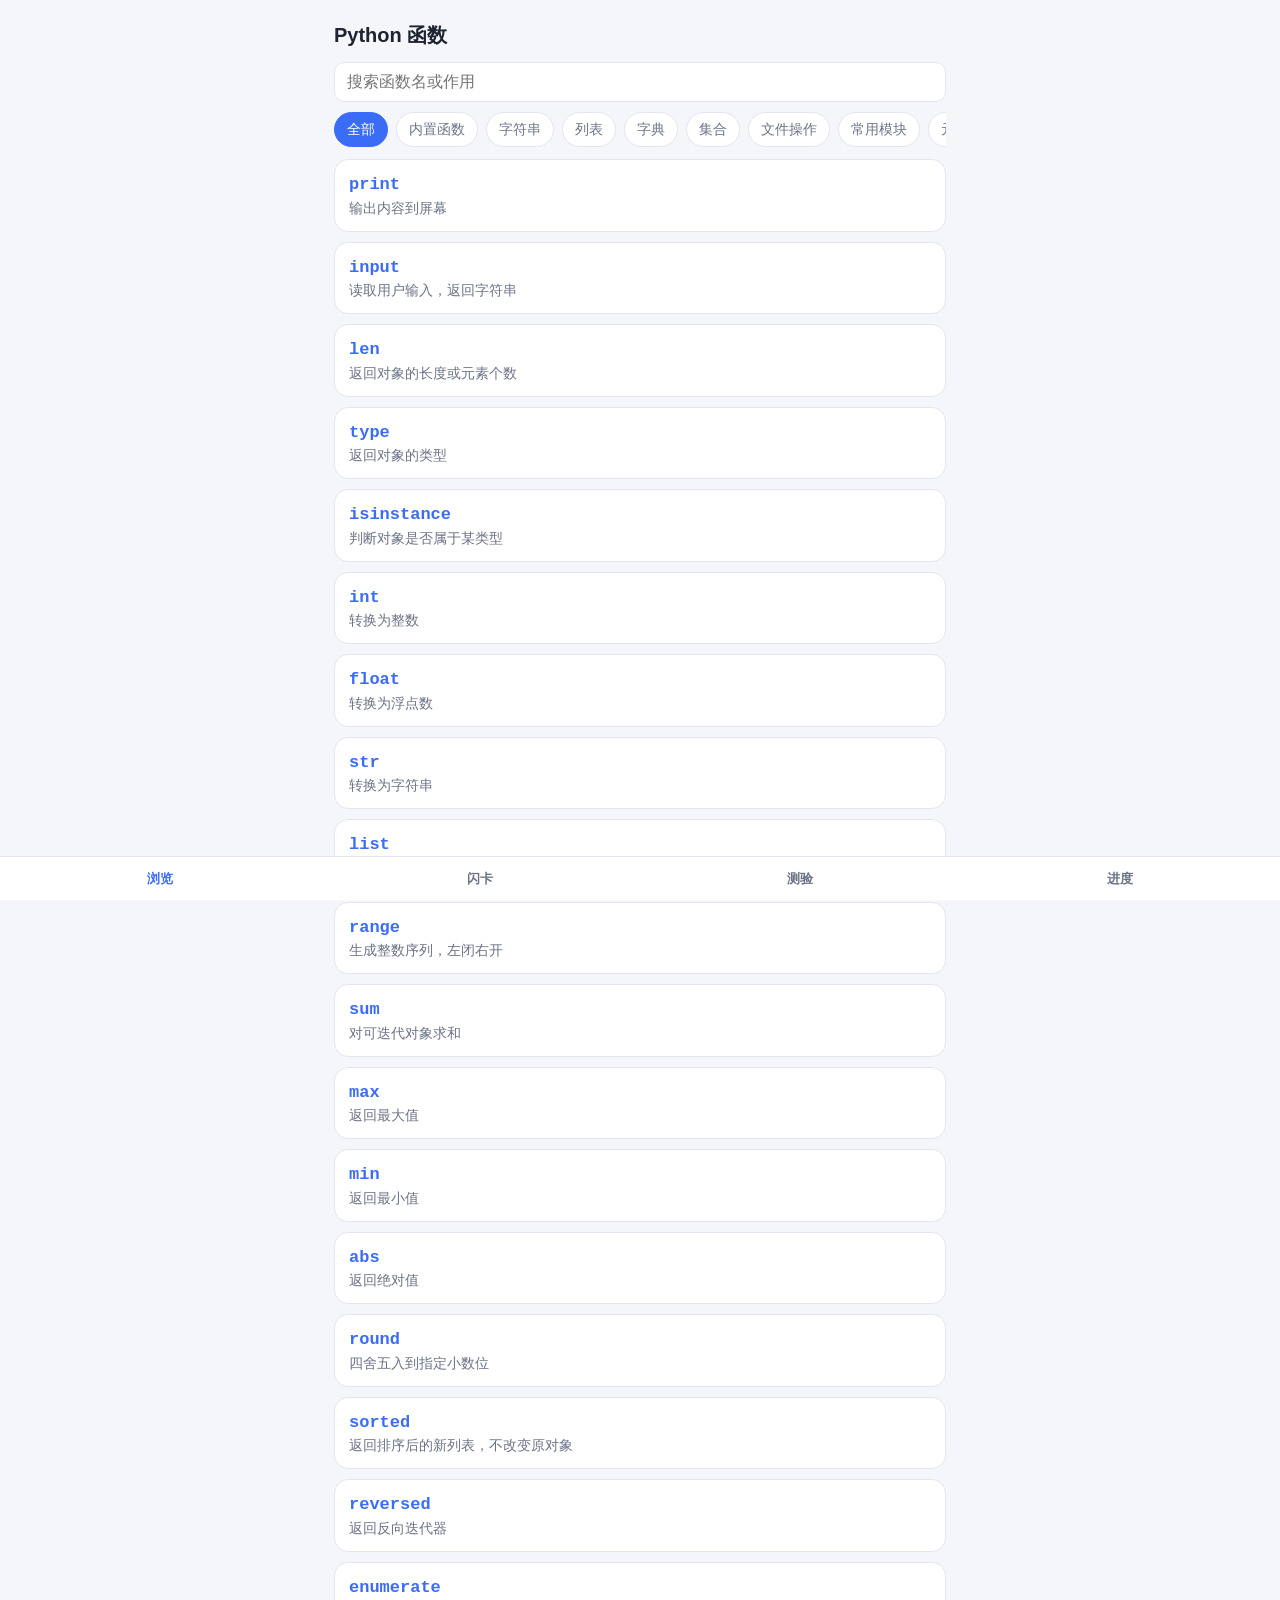
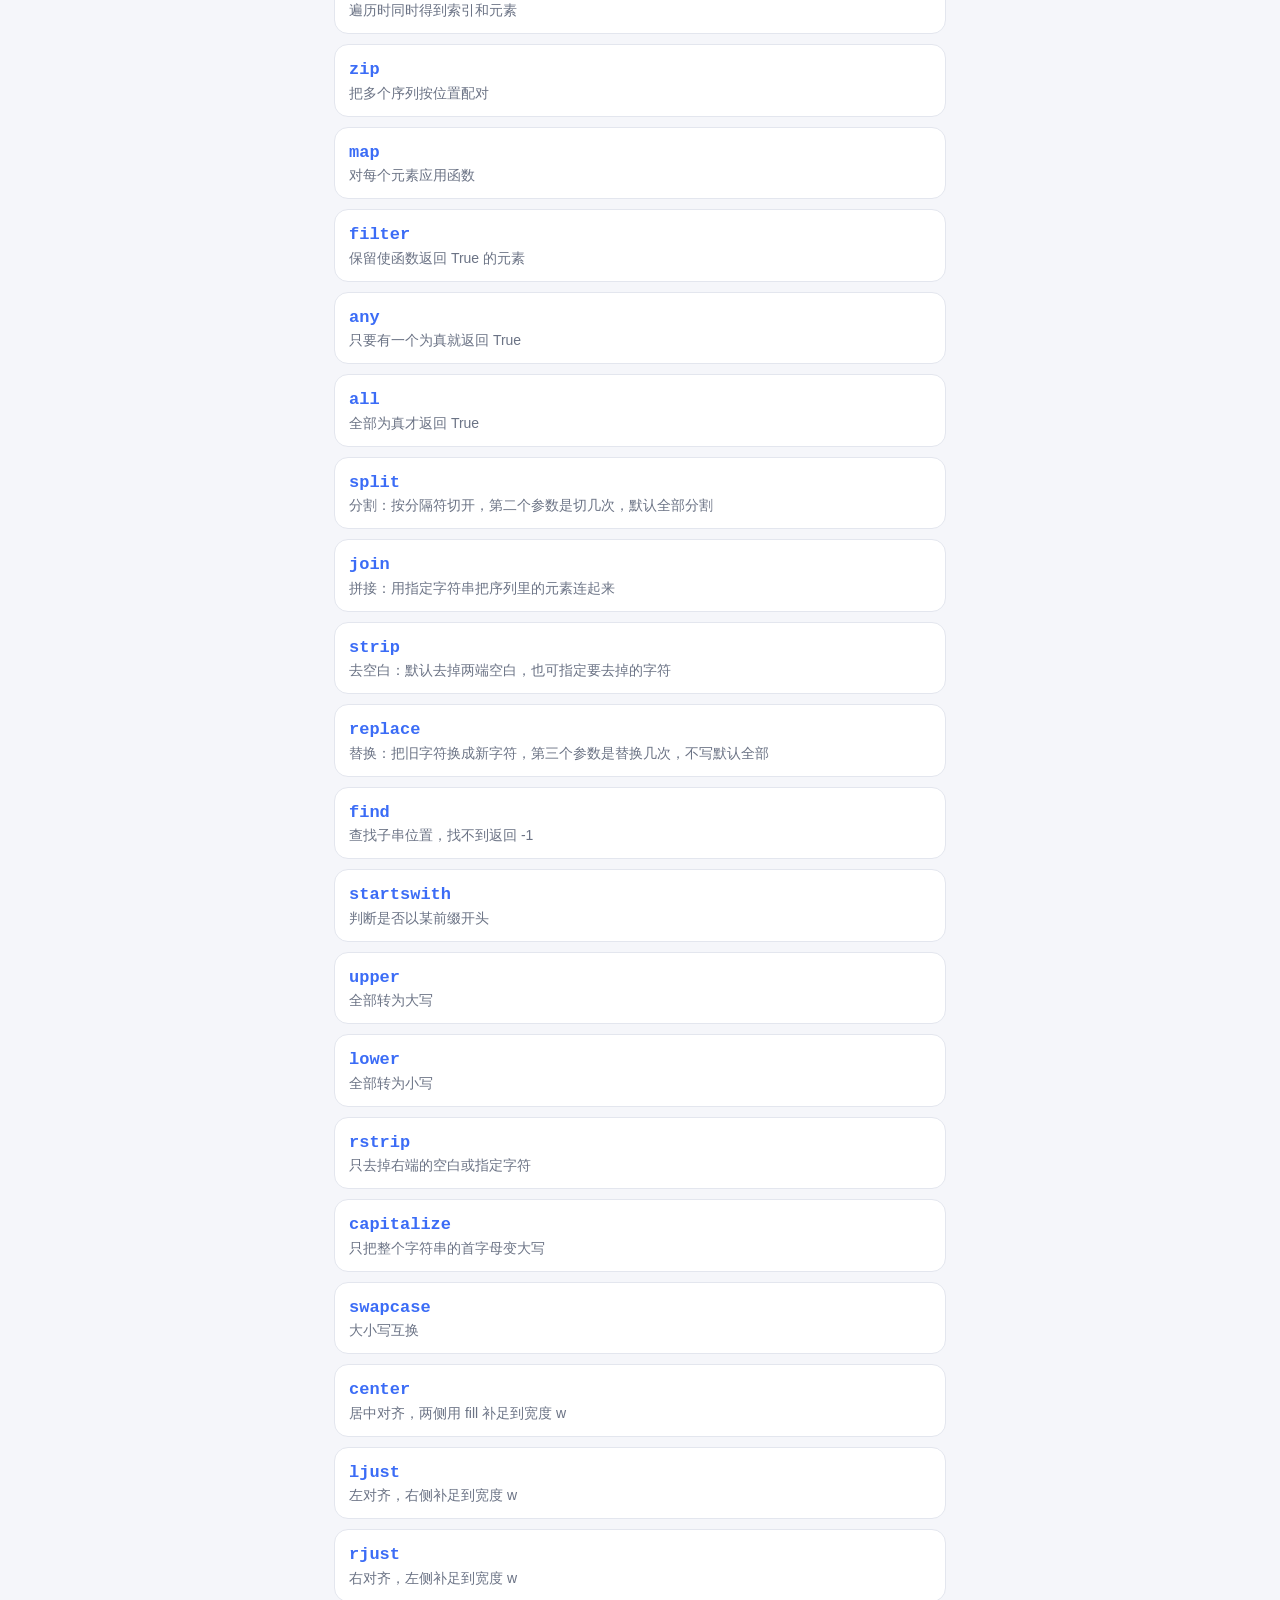
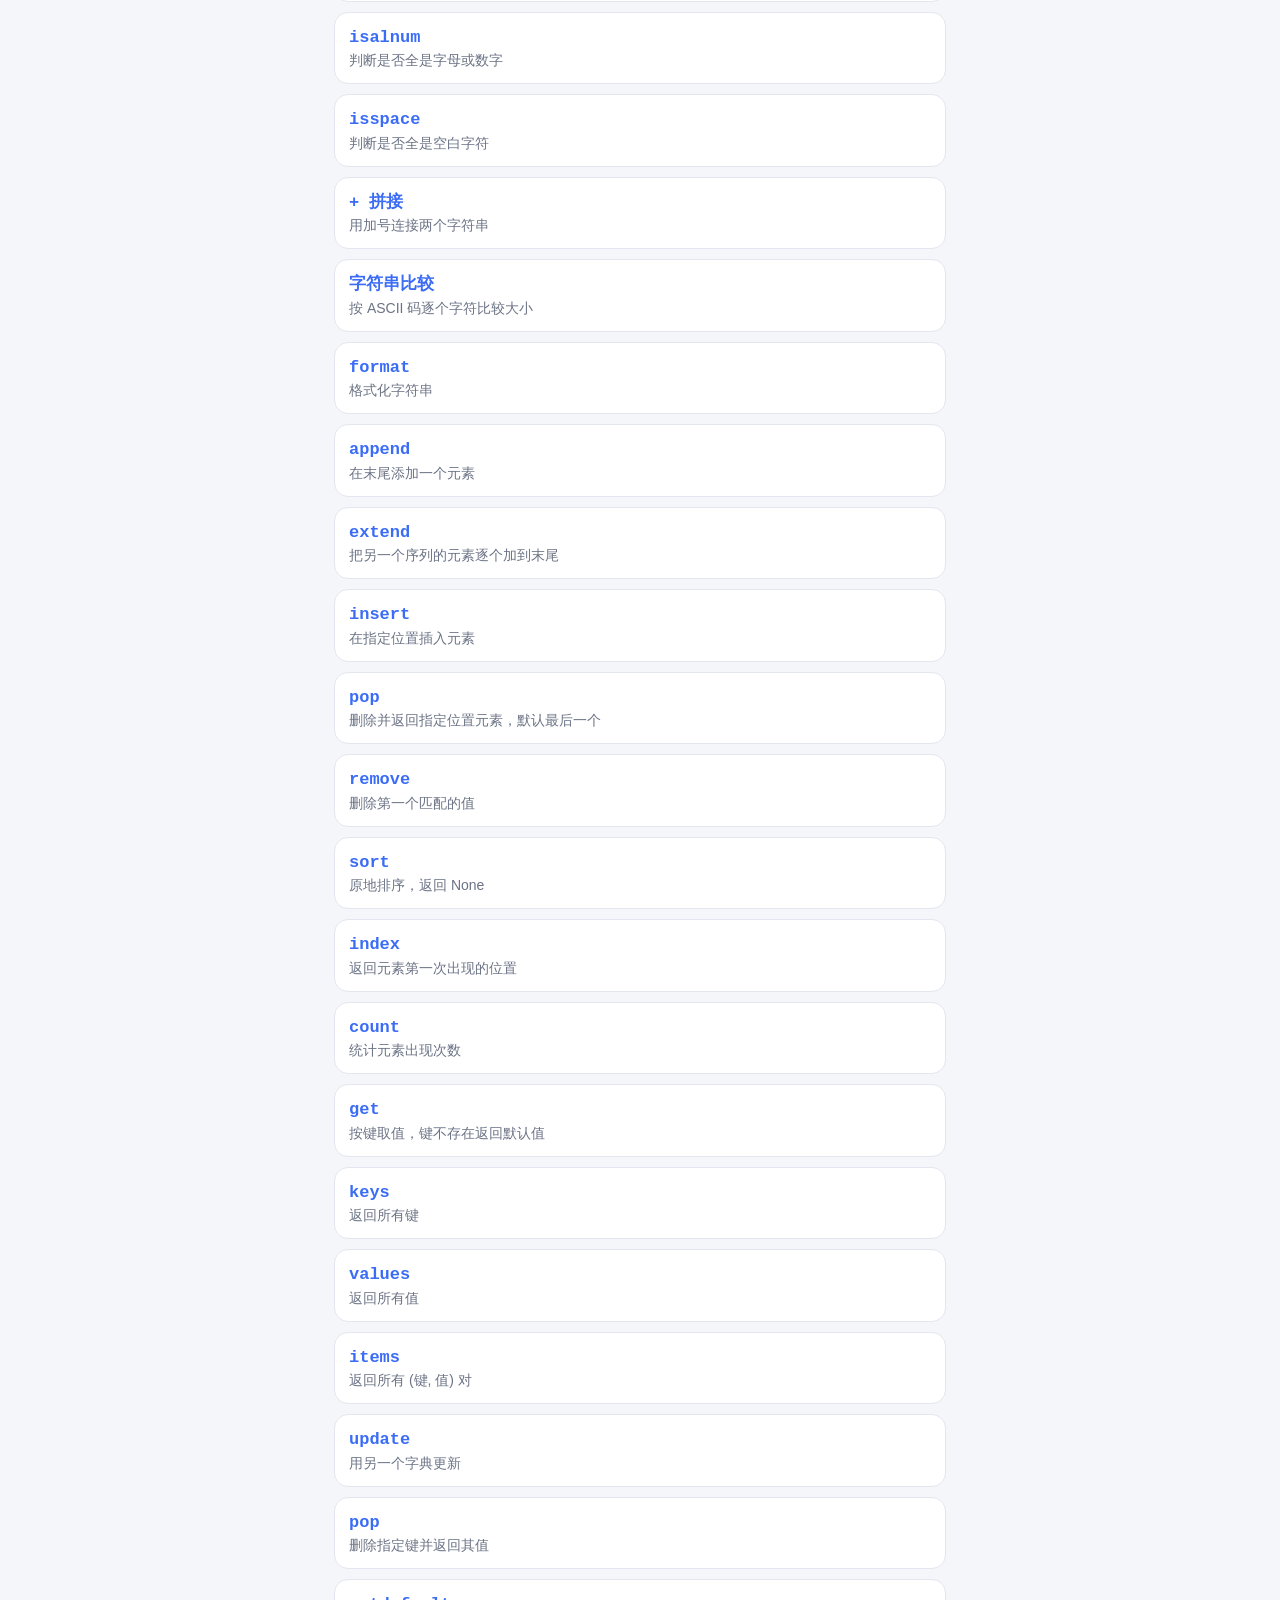
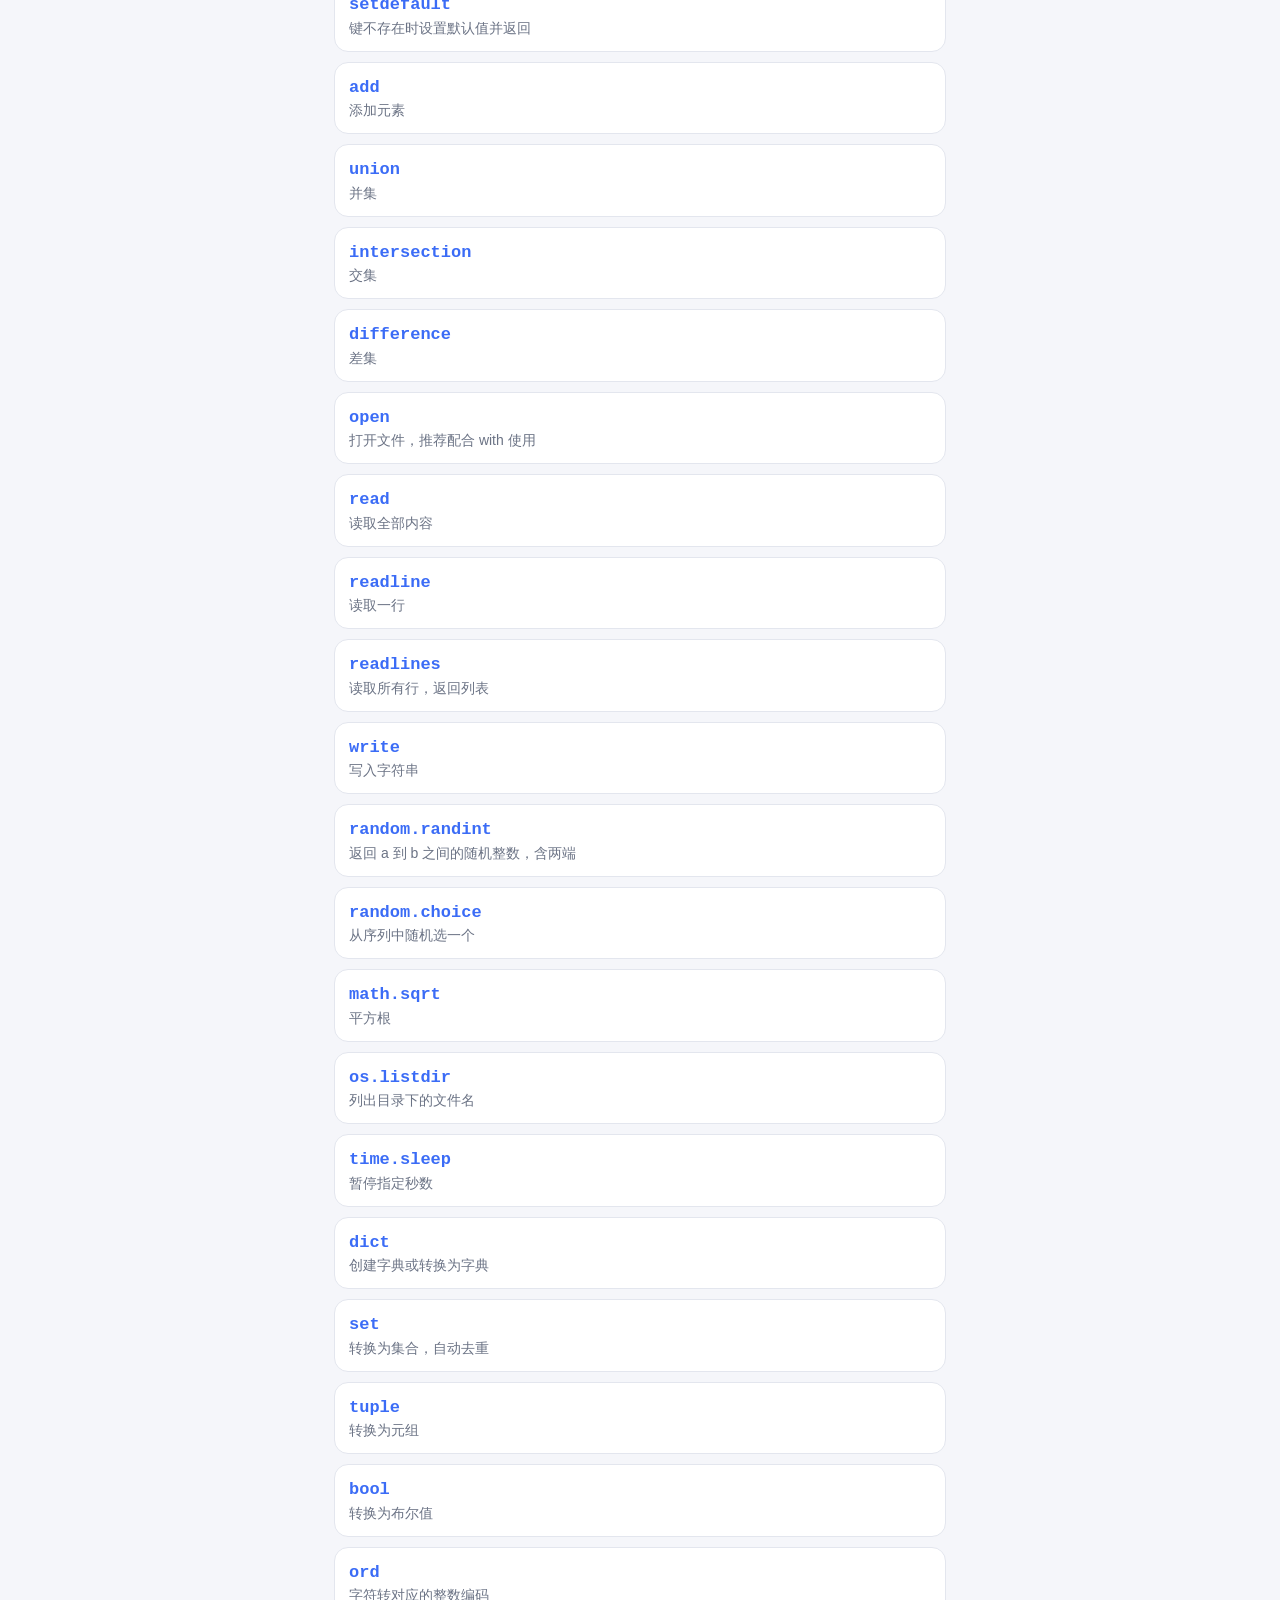
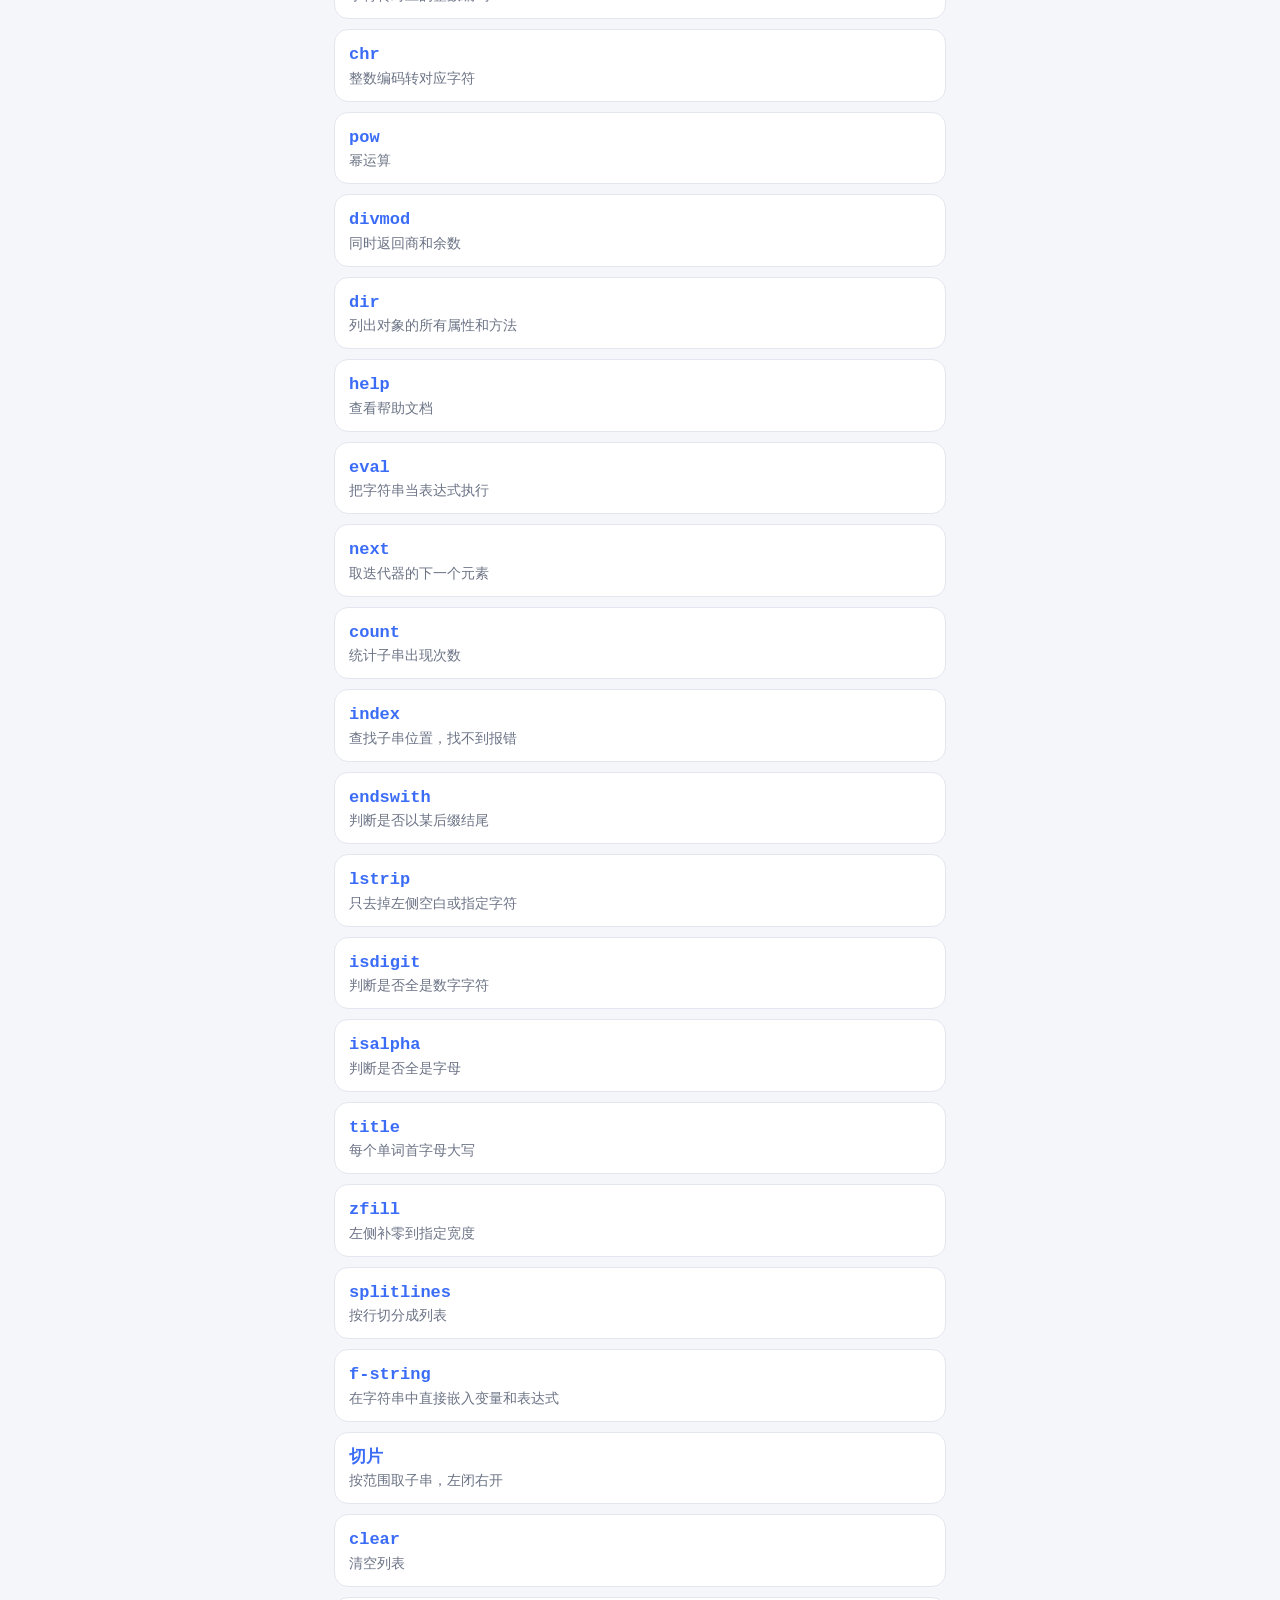
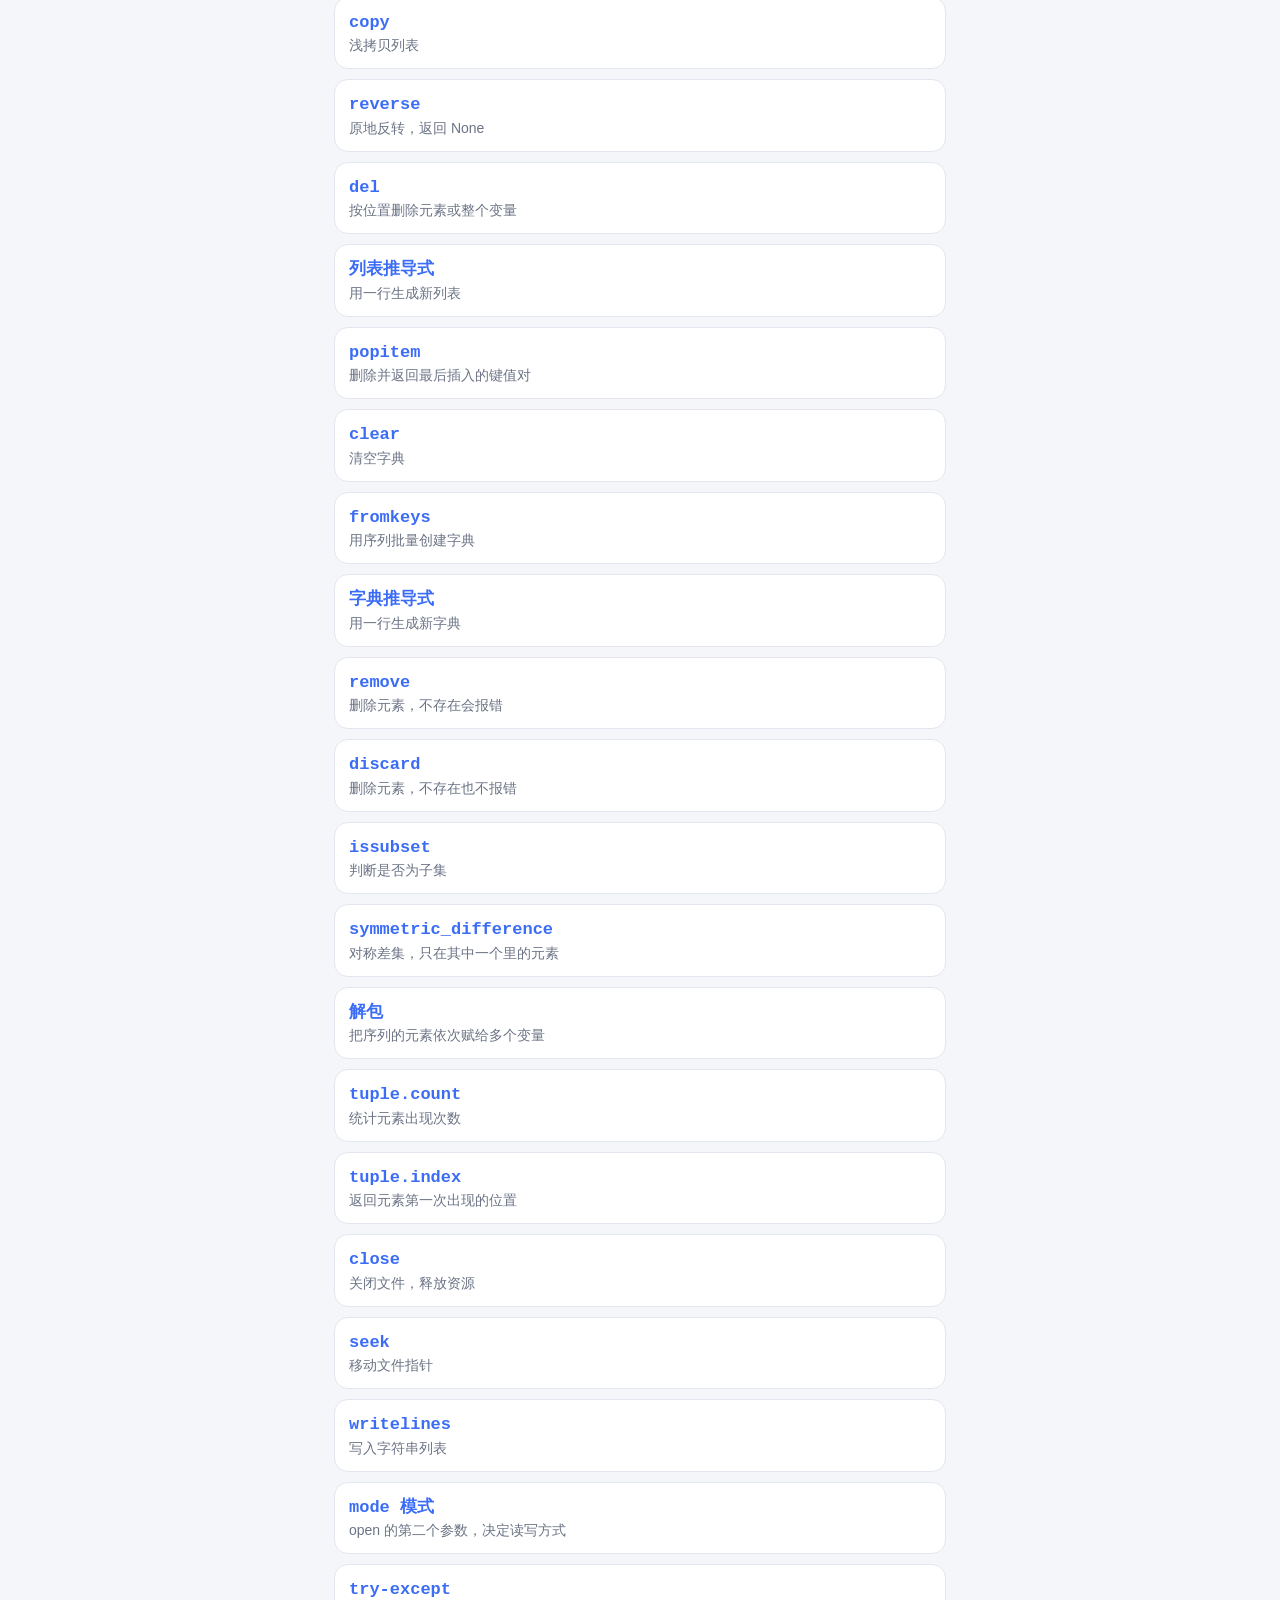
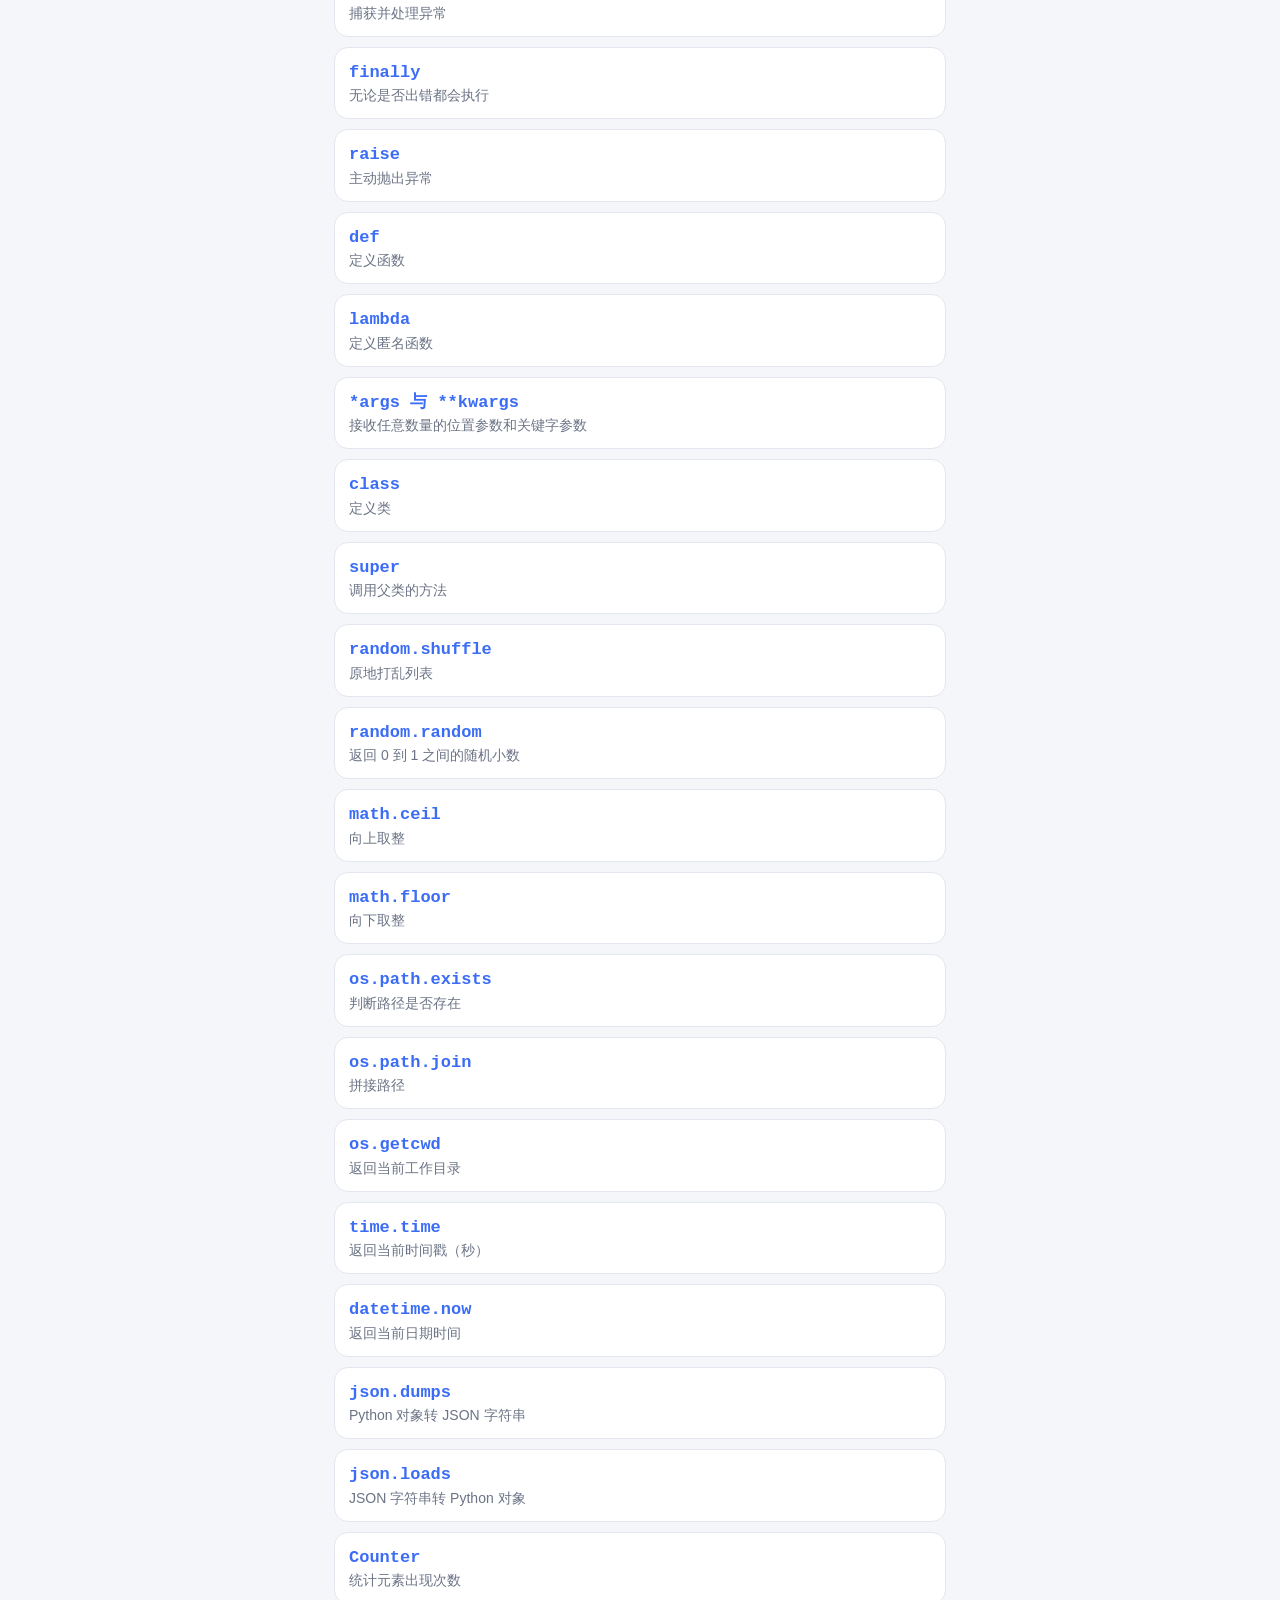
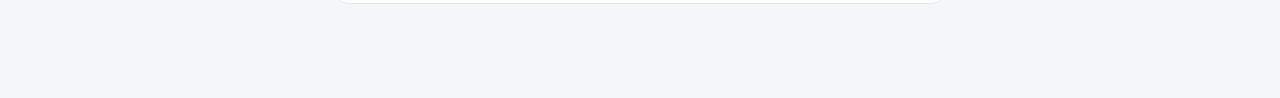
==== index.html @ 56e26ea7 "Rename Python 函数背诵.html to index.html" ====
<!DOCTYPE html>
<html lang="zh-CN">
<head>
<meta charset="utf-8">
<meta name="viewport" content="width=device-width, initial-scale=1, viewport-fit=cover">
<meta name="apple-mobile-web-app-capable" content="yes">
<meta name="apple-mobile-web-app-title" content="Py背诵">
<title>Python 函数背诵</title>
<style>
:root{--bg:#f5f6fa;--card:#fff;--tx:#1d2330;--sub:#6b7385;--ac:#3b6cf6;--acbg:#e8eefe;--ok:#1f9d55;--bad:#d9453d;--bd:#e3e6ee;--code:#f0f2f7;box-sizing:border-box;padding-top:env(safe-area-inset-top,0px);}
@media(prefers-color-scheme:dark){:root:not([data-theme="light"]){--bg:#12141a;--card:#1c1f28;--tx:#e8eaf0;--sub:#9aa1b3;--ac:#7c9cff;--acbg:#262d45;--ok:#4cc27e;--bad:#ff6b63;--bd:#2c303c;--code:#12141a;color-scheme:dark}}
*{box-sizing:border-box;-webkit-tap-highlight-color:transparent}
html,body{margin:0;background:var(--bg);color:var(--tx);font:16px/1.5 -apple-system,"PingFang SC","Helvetica Neue",sans-serif}
#app{max-width:640px;margin:0 auto;padding:14px 14px calc(84px + env(safe-area-inset-bottom,0px))}
h1{font-size:20px;margin:6px 0 12px}
.card{background:var(--card);border:1px solid var(--bd);border-radius:14px;padding:12px 14px;margin-bottom:10px}
.name{font-family:ui-monospace,Menlo,monospace;font-weight:700;color:var(--ac);font-size:17px}
.sub{color:var(--sub);font-size:14px}
pre{background:var(--code);border-radius:8px;padding:8px 10px;margin:8px 0 0;overflow-x:auto;font:13px/1.5 ui-monospace,Menlo,monospace;white-space:pre-wrap;word-break:break-all}
input[type=search],select{width:100%;padding:10px 12px;border-radius:10px;border:1px solid var(--bd);background:var(--card);color:var(--tx);font-size:16px;margin-bottom:10px}
.chips{display:flex;gap:8px;overflow-x:auto;padding-bottom:8px;margin-bottom:4px}
.chip{flex:none;padding:6px 12px;border-radius:99px;background:var(--card);border:1px solid var(--bd);color:var(--sub);font-size:14px}
.chip.on{background:var(--ac);color:#fff;border-color:var(--ac)}
button{font:inherit;border:0;border-radius:10px;padding:10px 14px;background:var(--acbg);color:var(--ac);font-weight:600}
button.p{background:var(--ac);color:#fff}
button.ok{background:var(--ok);color:#fff}
button.bad{background:var(--bad);color:#fff}
.row{display:flex;gap:10px;margin-top:10px}.row>*{flex:1}
.mini{padding:5px 10px;font-size:13px;flex:none}
.tag{font-size:12px;padding:1px 8px;border-radius:99px;background:var(--acbg);color:var(--ac);margin-left:6px}
.flash{min-height:230px;display:flex;flex-direction:column;justify-content:center;align-items:center;text-align:center;padding:20px}
.flash .name{font-size:28px}
.opt{display:block;width:100%;text-align:left;margin-top:8px;background:var(--card);border:1px solid var(--bd);color:var(--tx);font-family:ui-monospace,Menlo,monospace}
.opt.right{background:var(--ok);color:#fff;border-color:var(--ok)}.opt.wrong{background:var(--bad);color:#fff;border-color:var(--bad)}
nav{position:fixed;left:0;right:0;bottom:0;display:flex;background:var(--card);border-top:1px solid var(--bd);padding-bottom:env(safe-area-inset-bottom,0px)}
nav button{flex:1;border-radius:0;background:none;color:var(--sub);padding:12px 0;font-size:13px}
nav button.on{color:var(--ac)}
.big{font-size:32px;font-weight:700;color:var(--ac)}
.bar{height:8px;background:var(--code);border-radius:9px;overflow:hidden;margin:4px 0 10px}.bar i{display:block;height:100%;background:var(--ok)}
</style>
</head>
<body>
<div id="app"></div>
<nav id="nav"></nav>
<script>
var RAW=[
"内置函数|print|输出内容到屏幕|print(*values, sep=' ', end='\\n')|print('a', 'b', sep='-')  # a-b",
"内置函数|input|读取用户输入，返回字符串|input(prompt)|name = input('名字：')",
"内置函数|len|返回对象的长度或元素个数|len(obj)|len([1, 2, 3])  # 3",
"内置函数|type|返回对象的类型|type(obj)|type(3.5)  # float",
"内置函数|isinstance|判断对象是否属于某类型|isinstance(obj, type)|isinstance(5, int)  # True",
"内置函数|int|转换为整数|int(x, base=10)|int('42')  # 42",
"内置函数|float|转换为浮点数|float(x)|float('3.14')  # 3.14",
"内置函数|str|转换为字符串|str(obj)|str(100)  # '100'",
"内置函数|list|转换为列表|list(iterable)|list('abc')  # ['a','b','c']",
"内置函数|range|生成整数序列，左闭右开|range(start, stop, step)|list(range(0, 10, 3))  # [0,3,6,9]",
"内置函数|sum|对可迭代对象求和|sum(iterable, start=0)|sum([1, 2, 3])  # 6",
"内置函数|max|返回最大值|max(iterable, key=None)|max([3, 9, 2])  # 9",
"内置函数|min|返回最小值|min(iterable, key=None)|min([3, 9, 2])  # 2",
"内置函数|abs|返回绝对值|abs(x)|abs(-7)  # 7",
"内置函数|round|四舍五入到指定小数位|round(x, ndigits=0)|round(3.14159, 2)  # 3.14",
"内置函数|sorted|返回排序后的新列表，不改变原对象|sorted(iterable, key=None, reverse=False)|sorted([3,1,2], reverse=True)  # [3,2,1]",
"内置函数|reversed|返回反向迭代器|reversed(seq)|list(reversed([1,2,3]))  # [3,2,1]",
"内置函数|enumerate|遍历时同时得到索引和元素|enumerate(iterable, start=0)|for i, v in enumerate(['a','b']): ...  # 0 a, 1 b",
"内置函数|zip|把多个序列按位置配对|zip(*iterables)|list(zip([1,2], ['a','b']))  # [(1,'a'),(2,'b')]",
"内置函数|map|对每个元素应用函数|map(func, iterable)|list(map(int, ['1','2']))  # [1,2]",
"内置函数|filter|保留使函数返回 True 的元素|filter(func, iterable)|list(filter(lambda x: x>1, [1,2,3]))  # [2,3]",
"内置函数|any|只要有一个为真就返回 True|any(iterable)|any([0, 0, 1])  # True",
"内置函数|all|全部为真才返回 True|all(iterable)|all([1, 1, 0])  # False",
"字符串|split|分割：按分隔符切开，第二个参数是切几次，默认全部分割|str.split(sep, maxsplit)|'a,b,c'.split(',')  # ['a','b','c']|结果是列表，不是字符串，不能直接当字符串用",
"字符串|join|拼接：用指定字符串把序列里的元素连起来|sep.join(iterable)|'-'.join(['a','b'])  # 'a-b'|元素必须都是字符串，是 split 的反操作",
"字符串|strip|去空白：默认去掉两端空白，也可指定要去掉的字符|str.strip(chars)|'  hi  '.strip()  # 'hi'|lstrip 去左端，rstrip 去右端；只处理两端，中间的不动",
"字符串|replace|替换：把旧字符换成新字符，第三个参数是替换几次，不写默认全部|str.replace(old, new, count)|'aab'.replace('a','x')  # 'xxb'|不会修改原字符串，而是返回新字符串，要用变量接收",
"字符串|find|查找子串位置，找不到返回 -1|str.find(sub, start, end)|'hello'.find('l')  # 2",
"字符串|startswith|判断是否以某前缀开头|str.startswith(prefix)|'hello'.startswith('he')  # True",
"字符串|upper|全部转为大写|str.upper()|'abc'.upper()  # 'ABC'|比较时不分大小写，可以先都转成 upper 或 lower",
"字符串|lower|全部转为小写|str.lower()|'ABC'.lower()  # 'abc'|",
"字符串|rstrip|只去掉右端的空白或指定字符|str.rstrip(chars)|'hi  '.rstrip()  # 'hi'|lstrip 去左端，strip 去两端",
"字符串|capitalize|只把整个字符串的首字母变大写|str.capitalize()|'hello world'.capitalize()  # 'Hello world'|和 title 的区别：title 是每个单词首字母都大写",
"字符串|swapcase|大小写互换|str.swapcase()|'aBc'.swapcase()  # 'AbC'|",
"字符串|center|居中对齐，两侧用 fill 补足到宽度 w|str.center(w, fill)|'hi'.center(6, '*')  # '**hi**'|fill 不写默认用空格",
"字符串|ljust|左对齐，右侧补足到宽度 w|str.ljust(w, fill)|'hi'.ljust(5, '-')  # 'hi---'|",
"字符串|rjust|右对齐，左侧补足到宽度 w|str.rjust(w, fill)|'hi'.rjust(5, '-')  # '---hi'|",
"字符串|isalnum|判断是否全是字母或数字|str.isalnum()|'abc123'.isalnum()  # True|有空格或符号就是 False",
"字符串|isspace|判断是否全是空白字符|str.isspace()|'   '.isspace()  # True|空字符串返回 False",
"字符串|+ 拼接|用加号连接两个字符串|a + b|'ab' + 'cd'  # 'abcd'|只能连接字符串，数字要先用 str() 转换",
"字符串|字符串比较|按 ASCII 码逐个字符比较大小|a < b  或  a == b|'a' < 'b'  # True|数字 < 大写字母 < 小写字母，可用 ord() 查看编码",
"字符串|format|格式化字符串|str.format(*args, **kwargs)|'{}今年{}岁'.format('小明', 18)",
"列表|append|在末尾添加一个元素|list.append(x)|a=[1]; a.append(2)  # [1,2]",
"列表|extend|把另一个序列的元素逐个加到末尾|list.extend(iterable)|a=[1]; a.extend([2,3])  # [1,2,3]",
"列表|insert|在指定位置插入元素|list.insert(index, x)|a=[1,3]; a.insert(1,2)  # [1,2,3]",
"列表|pop|删除并返回指定位置元素，默认最后一个|list.pop(index=-1)|a=[1,2,3]; a.pop()  # 返回 3",
"列表|remove|删除第一个匹配的值|list.remove(x)|a=[1,2,2]; a.remove(2)  # [1,2]",
"列表|sort|原地排序，返回 None|list.sort(key=None, reverse=False)|a=[3,1,2]; a.sort()  # [1,2,3]",
"列表|index|返回元素第一次出现的位置|list.index(x)|[5,6,7].index(6)  # 1",
"列表|count|统计元素出现次数|list.count(x)|[1,2,2].count(2)  # 2",
"字典|get|按键取值，键不存在返回默认值|dict.get(key, default=None)|{'a':1}.get('b', 0)  # 0",
"字典|keys|返回所有键|dict.keys()|list({'a':1}.keys())  # ['a']",
"字典|values|返回所有值|dict.values()|list({'a':1}.values())  # [1]",
"字典|items|返回所有 (键, 值) 对|dict.items()|for k, v in d.items(): ...",
"字典|update|用另一个字典更新|dict.update(other)|d={'a':1}; d.update({'b':2})",
"字典|pop|删除指定键并返回其值|dict.pop(key, default)|{'a':1}.pop('a')  # 1",
"字典|setdefault|键不存在时设置默认值并返回|dict.setdefault(key, default)|d.setdefault('n', []).append(1)",
"集合|add|添加元素|set.add(x)|s={1}; s.add(2)  # {1,2}",
"集合|union|并集|a.union(b)|{1,2}.union({2,3})  # {1,2,3}|也可以用竖线运算符连接两个集合",
"集合|intersection|交集|a.intersection(b) 或 a & b|{1,2}.intersection({2,3})  # {2}",
"集合|difference|差集|a.difference(b) 或 a - b|{1,2}.difference({2,3})  # {1}",
"文件操作|open|打开文件，推荐配合 with 使用|open(file, mode='r', encoding=None)|with open('a.txt', encoding='utf-8') as f: ...",
"文件操作|read|读取全部内容|f.read(size=-1)|text = f.read()",
"文件操作|readline|读取一行|f.readline()|line = f.readline()",
"文件操作|readlines|读取所有行，返回列表|f.readlines()|lines = f.readlines()",
"文件操作|write|写入字符串|f.write(s)|f.write('hello\\n')",
"常用模块|random.randint|返回 a 到 b 之间的随机整数，含两端|random.randint(a, b)|random.randint(1, 6)",
"常用模块|random.choice|从序列中随机选一个|random.choice(seq)|random.choice(['a','b','c'])",
"常用模块|math.sqrt|平方根|math.sqrt(x)|math.sqrt(16)  # 4.0",
"常用模块|os.listdir|列出目录下的文件名|os.listdir(path='.')|os.listdir('.')",
"常用模块|time.sleep|暂停指定秒数|time.sleep(seconds)|time.sleep(1.5)",
"内置函数|dict|创建字典或转换为字典|dict(iterable) / dict(a=1)|dict(zip(['a','b'], [1,2]))  # {'a':1,'b':2}|zip 配合 dict 可以把两个列表合成字典",
"内置函数|set|转换为集合，自动去重|set(iterable)|set([1,1,2])  # {1,2}|空集合必须写 set()，{} 表示空字典",
"内置函数|tuple|转换为元组|tuple(iterable)|tuple([1,2])  # (1,2)|元组创建后不能修改",
"内置函数|bool|转换为布尔值|bool(x)|bool([])  # False|0、空字符串、空列表、None 都是 False",
"内置函数|ord|字符转对应的整数编码|ord(c)|ord('A')  # 65|和 chr 互为反函数",
"内置函数|chr|整数编码转对应字符|chr(i)|chr(65)  # 'A'|和 ord 互为反函数",
"内置函数|pow|幂运算|pow(x, y, mod=None)|pow(2, 10)  # 1024|等价于 2 ** 10",
"内置函数|divmod|同时返回商和余数|divmod(a, b)|divmod(7, 2)  # (3, 1)|常用于时间换算",
"内置函数|dir|列出对象的所有属性和方法|dir(obj)|dir(str)|忘记方法名时很好用",
"内置函数|help|查看帮助文档|help(obj)|help(str.split)|退出帮助界面按 q",
"内置函数|eval|把字符串当表达式执行|eval(expr)|eval('1+2')  # 3|不要对不可信输入使用，有安全风险",
"内置函数|next|取迭代器的下一个元素|next(it, default)|next(iter([1,2]))  # 1|迭代器取完会报 StopIteration，传 default 可避免",
"字符串|count|统计子串出现次数|str.count(sub)|'banana'.count('a')  # 3|",
"字符串|index|查找子串位置，找不到报错|str.index(sub)|'abc'.index('c')  # 2|find 找不到返回 -1，index 抛 ValueError",
"字符串|endswith|判断是否以某后缀结尾|str.endswith(suffix)|'a.py'.endswith('.py')  # True|可传元组同时判断多个后缀",
"字符串|lstrip|只去掉左侧空白或指定字符|str.lstrip(chars=None)|'  hi'.lstrip()  # 'hi'|右侧对应 rstrip",
"字符串|isdigit|判断是否全是数字字符|str.isdigit()|'123'.isdigit()  # True|'-1' 和 '1.5' 返回 False",
"字符串|isalpha|判断是否全是字母|str.isalpha()|'abc'.isalpha()  # True|汉字也返回 True",
"字符串|title|每个单词首字母大写|str.title()|'hello world'.title()  # 'Hello World'|",
"字符串|zfill|左侧补零到指定宽度|str.zfill(width)|'7'.zfill(3)  # '007'|",
"字符串|splitlines|按行切分成列表|str.splitlines()|'a\\nb'.splitlines()  # ['a','b']|比 split('\\n') 更稳妥",
"字符串|f-string|在字符串中直接嵌入变量和表达式|f'文本{变量:格式}'|name='小明'; f'{name}得了{95.5:.1f}分'|3.6 以上版本最推荐的格式化方式",
"字符串|切片|按范围取子串，左闭右开|seq[start:stop:step]|'abcde'[1:4]  # 'bcd'|[::-1] 可反转，列表和元组也适用",
"列表|clear|清空列表|list.clear()|a=[1,2]; a.clear()  # []|",
"列表|copy|浅拷贝列表|list.copy()|b = a.copy()|b = a 只是同一对象的别名，改 b 会影响 a",
"列表|reverse|原地反转，返回 None|list.reverse()|a=[1,2,3]; a.reverse()  # [3,2,1]|reversed() 则返回新的迭代器",
"列表|del|按位置删除元素或整个变量|del a[i]|a=[1,2,3]; del a[0]  # [2,3]|是语句，不是函数，不加括号",
"列表|列表推导式|用一行生成新列表|[表达式 for x in 序列 if 条件]|[x*x for x in range(5) if x%2==0]  # [0,4,16]|比 for + append 更简洁",
"字典|popitem|删除并返回最后插入的键值对|dict.popitem()|{'a':1,'b':2}.popitem()  # ('b', 2)|3.7 起按插入顺序，字典为空会报错",
"字典|clear|清空字典|dict.clear()|d.clear()  # {}|",
"字典|fromkeys|用序列批量创建字典|dict.fromkeys(keys, value=None)|dict.fromkeys(['a','b'], 0)  # {'a':0,'b':0}|值如果是列表，所有键会共用同一个列表",
"字典|字典推导式|用一行生成新字典|{k: v for k, v in 序列}|{x: x*x for x in range(3)}  # {0:0,1:1,2:4}|",
"集合|remove|删除元素，不存在会报错|set.remove(x)|s={1,2}; s.remove(1)  # {2}|不想报错用 discard",
"集合|discard|删除元素，不存在也不报错|set.discard(x)|s={1,2}; s.discard(9)  # 无变化|",
"集合|issubset|判断是否为子集|a.issubset(b)|{1}.issubset({1,2})  # True|",
"集合|symmetric_difference|对称差集，只在其中一个里的元素|a.symmetric_difference(b)|{1,2}.symmetric_difference({2,3})  # {1,3}|运算符形式是 ^",
"元组|解包|把序列的元素依次赋给多个变量|a, b = (1, 2)|a, b = b, a  # 交换两个变量|变量个数要和元素个数一致，*rest 可接收多余的",
"元组|tuple.count|统计元素出现次数|tuple.count(x)|(1,2,2).count(2)  # 2|元组只有 count 和 index 两个方法",
"元组|tuple.index|返回元素第一次出现的位置|tuple.index(x)|(5,6,7).index(6)  # 1|",
"文件操作|close|关闭文件，释放资源|f.close()|f = open('a.txt'); f.close()|用 with 语句会自动关闭，更安全",
"文件操作|seek|移动文件指针|f.seek(offset, whence=0)|f.seek(0)  # 回到开头|读完一遍想重新读，需要先 seek(0)",
"文件操作|writelines|写入字符串列表|f.writelines(lines)|f.writelines(['a\\n','b\\n'])|不会自动加换行符，需自己带上",
"文件操作|mode 模式|open 的第二个参数，决定读写方式|r 读 / w 写 / a 追加 / b 二进制|open('a.txt', 'a', encoding='utf-8')|w 会清空原内容，要保留内容用 a",
"异常处理|try-except|捕获并处理异常|try:\n    ...\nexcept 异常类型 as e:\n    ...|try:\n    int('a')\nexcept ValueError as e:\n    print(e)|尽量写具体的异常类型，少用裸 except",
"异常处理|finally|无论是否出错都会执行|try: ... finally: ...|try:\n    f = open('a.txt')\nfinally:\n    print('结束')|常用于释放资源",
"异常处理|raise|主动抛出异常|raise 异常类型('信息')|raise ValueError('年龄不能为负')|",
"函数与类|def|定义函数|def 函数名(参数):\n    return 返回值|def add(a, b=0):\n    return a + b|没有 return 时默认返回 None",
"函数与类|lambda|定义匿名函数|lambda 参数: 表达式|(lambda x: x*2)(3)  # 6|常配合 sorted、map、filter 的 key 使用",
"函数与类|*args 与 **kwargs|接收任意数量的位置参数和关键字参数|def f(*args, **kwargs)|f(1, 2, a=3)  # args=(1,2) kwargs={'a':3}|args 是元组，kwargs 是字典",
"函数与类|class|定义类|class 类名:\n    def __init__(self, ...):|class Dog:\n    def __init__(self, name):\n        self.name = name|类名习惯用大驼峰，方法第一个参数是 self",
"函数与类|super|调用父类的方法|super().方法名(...)|super().__init__(name)|子类重写 __init__ 时别忘了调用父类的",
"常用模块|random.shuffle|原地打乱列表|random.shuffle(lst)|random.shuffle(a)|返回 None，直接改动原列表",
"常用模块|random.random|返回 0 到 1 之间的随机小数|random.random()|random.random()  # 如 0.37|",
"常用模块|math.ceil|向上取整|math.ceil(x)|math.ceil(3.2)  # 4|向下取整是 math.floor",
"常用模块|math.floor|向下取整|math.floor(x)|math.floor(3.8)  # 3|",
"常用模块|os.path.exists|判断路径是否存在|os.path.exists(path)|os.path.exists('a.txt')  # True 或 False|",
"常用模块|os.path.join|拼接路径|os.path.join(a, b, ...)|os.path.join('dir', 'a.txt')|比手写斜杠更能跨系统",
"常用模块|os.getcwd|返回当前工作目录|os.getcwd()|os.getcwd()|",
"常用模块|time.time|返回当前时间戳（秒）|time.time()|start = time.time()|相减可统计程序耗时",
"常用模块|datetime.now|返回当前日期时间|datetime.datetime.now()|datetime.datetime.now().strftime('%Y-%m-%d')|strftime 用来把时间格式化为字符串",
"常用模块|json.dumps|Python 对象转 JSON 字符串|json.dumps(obj, ensure_ascii=False)|json.dumps({'a': 1})  # '{\"a\": 1}'|含中文时要加 ensure_ascii=False",
"常用模块|json.loads|JSON 字符串转 Python 对象|json.loads(s)|json.loads('{\"a\": 1}')  # {'a': 1}|读写文件用 json.load / json.dump",
"常用模块|Counter|统计元素出现次数|collections.Counter(iterable)|Counter('aab')  # {'a':2,'b':1}|most_common(n) 可取出现最多的 n 个"
];
var D=RAW.map(function(r,i){var p=r.split("|");return{id:p[0]+p[1],cat:p[0],name:p[1],desc:p[2],syn:p[3],ex:p[4],note:p[5]||""}});
var CATS=["全部"].concat(D.map(function(d){return d.cat}).filter(function(c,i,a){return a.indexOf(c)===i}));
var DAYS=[0,1,2,4,7,15,30],DAY=86400000;
function note(d){return d.note?'<div class="sub" style="margin-top:8px">💡 '+esc(d.note)+'</div>':""}
var S={};try{S=JSON.parse(localStorage.getItem("pyc")||"{}")}catch(e){}
function save(){try{localStorage.setItem("pyc",JSON.stringify(S))}catch(e){}}
function st(id){return S[id]||(S[id]={box:-1,due:0,fav:false,hard:false})}
function esc(s){return String(s).replace(/&/g,"&amp;").replace(/</g,"&lt;").replace(/>/g,"&gt;")}
function mark(id,known){var s=st(id);if(known){s.box=Math.min(s.box+1,6);s.hard=s.box<2&&s.hard;s.due=Date.now()+DAYS[s.box]*DAY}else{s.box=0;s.hard=true;s.due=Date.now()}save()}
function isDue(id){var s=S[id];return !s||s.box<0||s.due<=Date.now()}
var tab="browse",cat="全部",q="",open={},deck=[],di=0,flip=false,mode="due",qz=null;
var TABS=[["browse","浏览"],["flash","闪卡"],["quiz","测验"],["stat","进度"]];
function nav(){document.getElementById("nav").innerHTML=TABS.map(function(t){return'<button class="'+(tab==t[0]?"on":"")+'" data-t="'+t[0]+'">'+t[1]+'</button>'}).join("")}
document.getElementById("nav").onclick=function(e){var t=e.target.dataset.t;if(t){tab=t;if(t=="flash")buildDeck();if(t=="quiz")qz=null;render()}};
function shuffle(a){a=a.slice();for(var i=a.length-1;i>0;i--){var j=Math.floor(Math.random()*(i+1));var t=a[i];a[i]=a[j];a[j]=t}return a}
function buildDeck(){var l=D.filter(function(d){var s=S[d.id]||{};return mode=="all"||(mode=="due"&&isDue(d.id))||(mode=="hard"&&s.hard)||(mode=="fav"&&s.fav)});deck=shuffle(l);di=0;flip=false}
function render(){nav();var a=document.getElementById("app");a.innerHTML=({browse:vBrowse,flash:vFlash,quiz:vQuiz,stat:vStat})[tab]();window.scrollTo(0,0);bind()}
function vBrowse(){
 var l=D.filter(function(d){return(cat=="全部"||d.cat==cat)&&(!q||(d.name+d.desc).toLowerCase().indexOf(q.toLowerCase())>=0)});
 return'<h1>Python 函数</h1><input type="search" id="q" placeholder="搜索函数名或作用" value="'+esc(q)+'"><div class="chips">'+CATS.map(function(c){return'<span class="chip '+(c==cat?"on":"")+'" data-c="'+c+'">'+c+'</span>'}).join("")+'</div><div id="list">'+
 (l.length?l.map(function(d){var s=S[d.id]||{};return'<div class="card"><div data-o="'+d.id+'"><span class="name">'+esc(d.name)+'</span>'+(s.fav?" ⭐":"")+(s.hard?'<span class="tag">不熟</span>':"")+'<div class="sub">'+esc(d.desc)+'</div></div>'+(open[d.id]?'<pre>'+esc(d.syn)+'</pre><pre>'+esc(d.ex)+'</pre>'+note(d)+'<div class="row"><button class="mini" data-f="'+d.id+'">'+(s.fav?"取消收藏":"⭐ 收藏")+'</button><button class="mini" data-h="'+d.id+'">'+(s.hard?"标记已熟":"标记不熟")+'</button></div>':"")+'</div>'}).join(""):'<p class="sub">没有找到匹配的函数</p>')+'</div>';
}
function vFlash(){
 var sel='<select id="mode">'+[["due","今日待复习"],["hard","不熟的"],["fav","收藏的"],["all","全部"]].map(function(m){return'<option value="'+m[0]+'"'+(m[0]==mode?" selected":"")+'>'+m[1]+'</option>'}).join("")+'</select>';
 if(!deck.length)return'<h1>闪卡</h1>'+sel+'<div class="card sub">这个范围里没有卡片了 🎉 换个范围试试。</div>';
 if(di>=deck.length)return'<h1>闪卡</h1>'+sel+'<div class="card flash"><div class="big">完成 ✅</div><p class="sub">本轮 '+deck.length+' 张已全部过完</p><button class="p" id="again">再来一轮</button></div>';
 var d=deck[di];
 return'<h1>闪卡 '+(di+1)+'/'+deck.length+'</h1>'+sel+'<div class="card flash" id="fc">'+(flip?'<div class="name">'+esc(d.name)+'</div><div style="margin:8px 0">'+esc(d.desc)+'</div><pre style="text-align:left;width:100%">'+esc(d.syn)+'</pre><pre style="text-align:left;width:100%">'+esc(d.ex)+'</pre>'+note(d):'<div class="sub">这个函数的作用是？</div><div class="name" style="margin-top:8px">'+esc(d.name)+'</div><div class="sub" style="margin-top:16px">点击翻面（先回忆再看）</div>')+'</div>'+(flip?'<div class="row"><button class="bad" id="no">不熟</button><button class="ok" id="yes">记住了</button></div>':'');
}
function newQuiz(){var pool=shuffle(D).slice(0,10);qz={i:0,score:0,ans:null,qs:pool.map(function(d){var o=shuffle(D.filter(function(x){return x.id!=d.id})).slice(0,3).concat([d]);return{d:d,o:shuffle(o)}})}}
function vQuiz(){
 if(!qz)return'<h1>测验</h1><div class="card"><p>共 10 题：看到函数的作用，选出正确的函数名。答错的会自动标记为“不熟”。</p><button class="p" id="start">开始测验</button></div>';
 if(qz.i>=qz.qs.length)return'<h1>测验结束</h1><div class="card flash"><div class="big">'+qz.score+' / '+qz.qs.length+'</div><p class="sub">答错的函数已加入“不熟”</p><button class="p" id="start">再测一次</button></div>';
 var q=qz.qs[qz.i];
 return'<h1>测验 '+(qz.i+1)+'/'+qz.qs.length+'</h1><div class="card"><div>'+esc(q.d.desc)+'</div><pre>'+esc(q.d.syn.replace(q.d.name,"???"))+'</pre>'+q.o.map(function(o){var c="";if(qz.ans){if(o.id==q.d.id)c="right";else if(o.id==qz.ans)c="wrong"}return'<button class="opt '+c+'" data-a="'+o.id+'">'+esc(o.name)+'</button>'}).join("")+'</div>'+(qz.ans?'<button class="p" style="width:100%" id="nx">下一题</button>':"");
}
function vStat(){
 var n=D.length,learned=0,hard=0,fav=0,due=0,mastered=0;D.forEach(function(d){var s=S[d.id]||{};if(s.box>=0)learned++;if(s.box>=4)mastered++;if(s.hard)hard++;if(s.fav)fav++;if(isDue(d.id)&&s.box>=0)due++});
 var cs=CATS.slice(1).map(function(c){var l=D.filter(function(d){return d.cat==c}),k=l.filter(function(d){return(S[d.id]||{}).box>=2}).length;return'<div>'+c+' <span class="sub">'+k+'/'+l.length+'</span></div><div class="bar"><i style="width:'+k/l.length*100+'%"></i></div>'}).join("");
 return'<h1>学习进度</h1><div class="card"><div class="row" style="text-align:center"><div><div class="big">'+learned+'</div><div class="sub">已学 / '+n+'</div></div><div><div class="big">'+due+'</div><div class="sub">今日待复习</div></div><div><div class="big">'+hard+'</div><div class="sub">不熟</div></div></div></div><div class="card"><b>各分类掌握度</b><div class="sub" style="margin-bottom:8px">答对两次以上算掌握</div>'+cs+'</div><div class="card sub">复习间隔：1、2、4、7、15、30 天。记住了就拉长间隔，不熟就从头来。每天打开“闪卡 → 今日待复习”即可。<div class="row"><button class="mini" id="reset">清空学习记录</button></div></div>';
}
function bind(){
 var $=function(i){return document.getElementById(i)};
 var qi=$("q");if(qi){var comp=false;var upd=function(){q=qi.value;var t=document.createElement("div");t.innerHTML=vBrowse();$("list").innerHTML=t.querySelector("#list").innerHTML;bindList()};qi.oninput=function(){if(!comp)upd()};qi.oncompositionstart=function(){comp=true};qi.oncompositionend=function(){comp=false;upd()}}
 document.querySelectorAll("[data-c]").forEach(function(e){e.onclick=function(){cat=e.dataset.c;render()}});
 function bindList(){document.querySelectorAll("[data-o]").forEach(function(e){e.onclick=function(){open[e.dataset.o]=!open[e.dataset.o];var y=scrollY;render();scrollTo(0,y)}});
 document.querySelectorAll("[data-f]").forEach(function(e){e.onclick=function(){var s=st(e.dataset.f);s.fav=!s.fav;save();var y=scrollY;render();scrollTo(0,y)}});
 document.querySelectorAll("[data-h]").forEach(function(e){e.onclick=function(){var s=st(e.dataset.h);s.hard=!s.hard;save();var y=scrollY;render();scrollTo(0,y)}});}bindList();
 var m=$("mode");if(m)m.onchange=function(){mode=m.value;buildDeck();render()};
 if($("fc"))$("fc").onclick=function(){if(!flip){flip=true;render()}};
 if($("yes"))$("yes").onclick=function(){mark(deck[di].id,true);di++;flip=false;render()};
 if($("no"))$("no").onclick=function(){mark(deck[di].id,false);di++;flip=false;render()};
 if($("again"))$("again").onclick=function(){buildDeck();render()};
 if($("start"))$("start").onclick=function(){newQuiz();render()};
 document.querySelectorAll("[data-a]").forEach(function(e){e.onclick=function(){if(qz.ans)return;var d=qz.qs[qz.i].d;qz.ans=e.dataset.a;if(qz.ans==d.id){qz.score++;mark(d.id,true)}else mark(d.id,false);render()}});
 if($("nx"))$("nx").onclick=function(){qz.i++;qz.ans=null;render()};
 if($("reset"))$("reset").onclick=function(){if(confirm("确定清空所有学习记录？")){S={};save();render()}};
}
render();
</script>
</body>
</html>
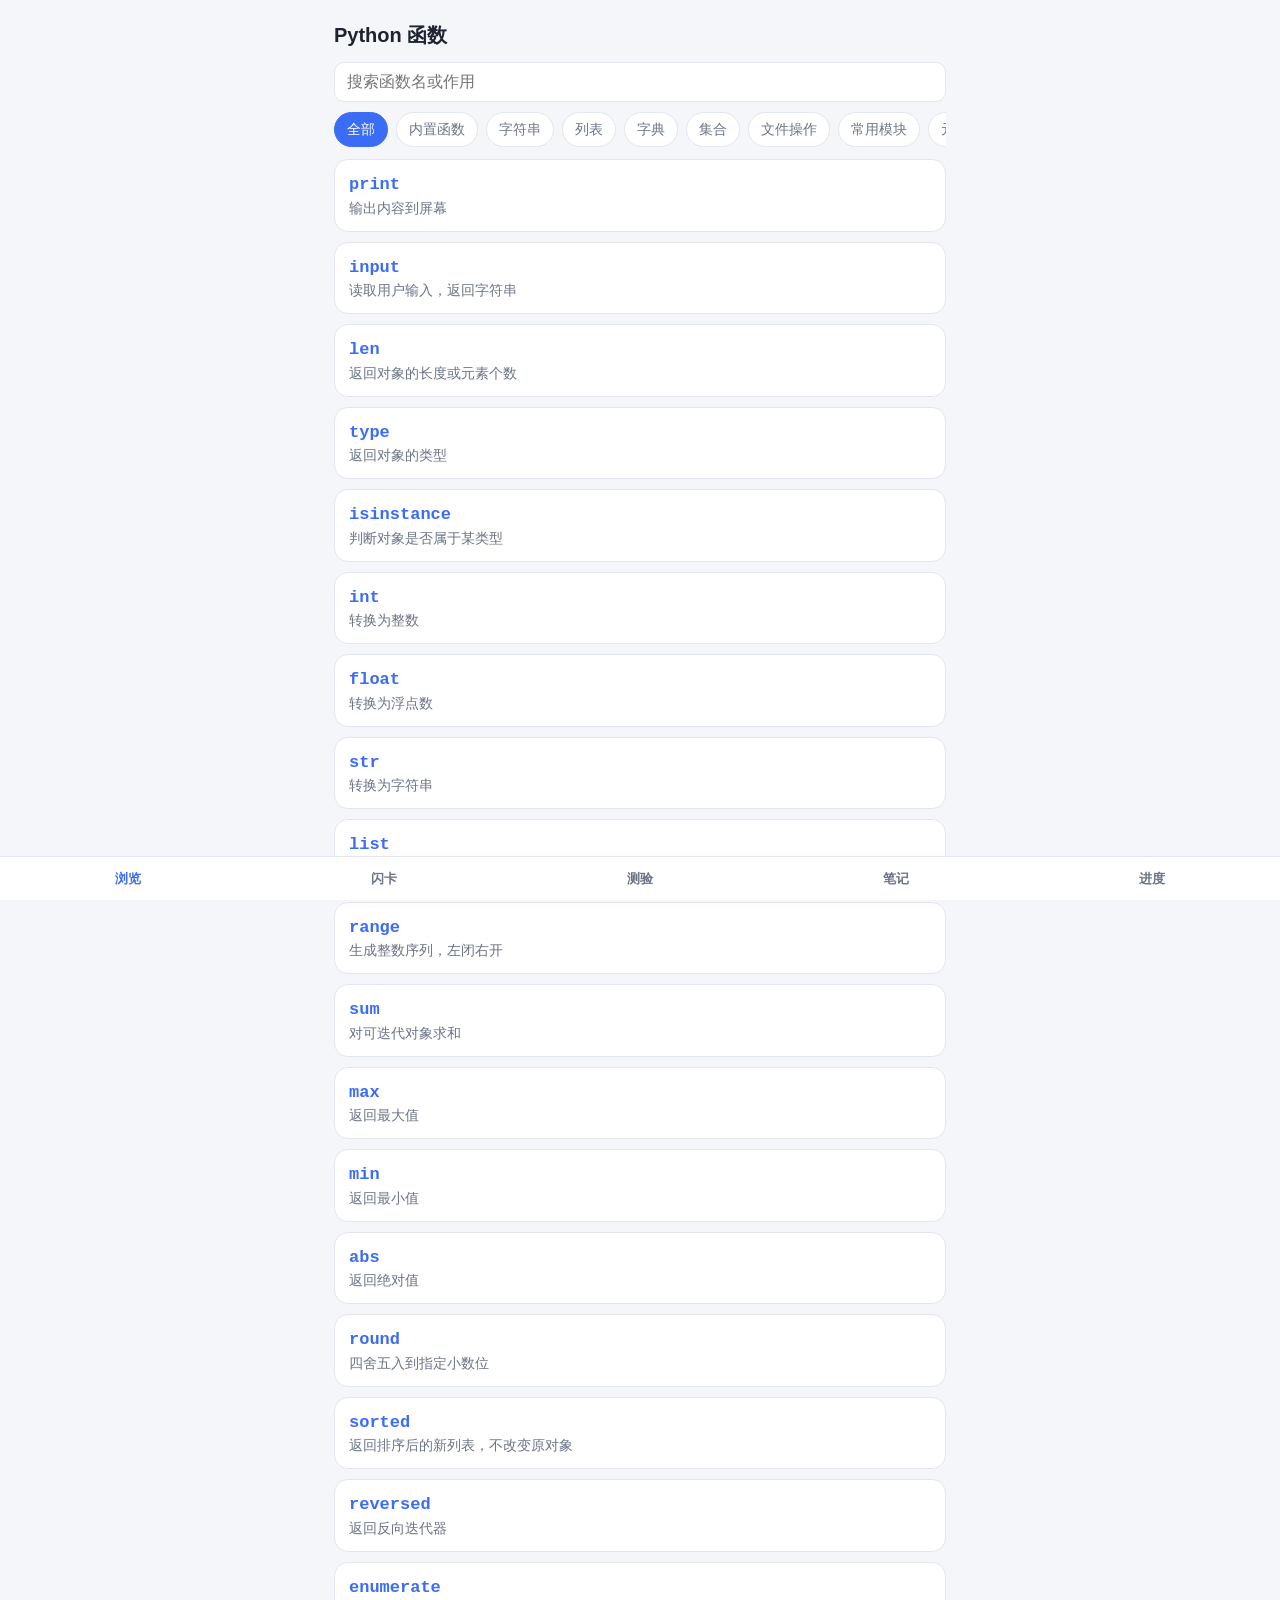
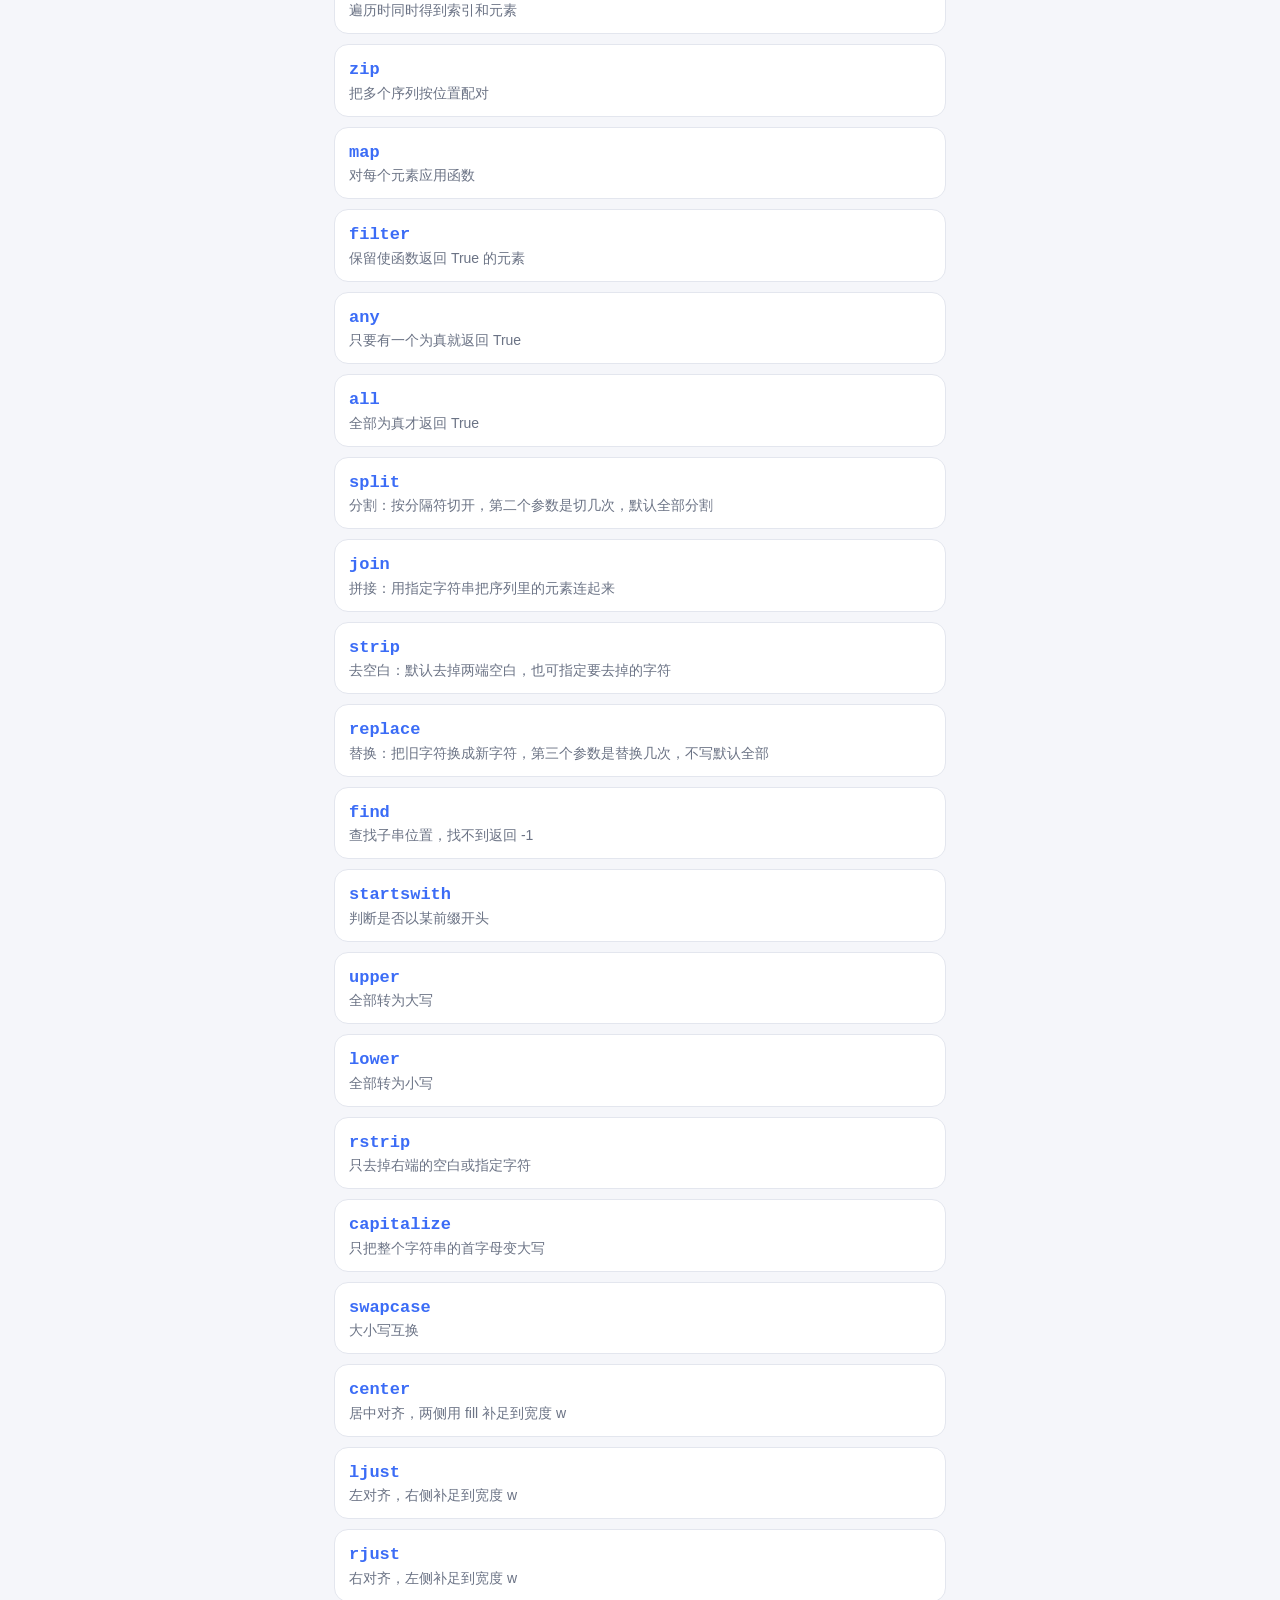
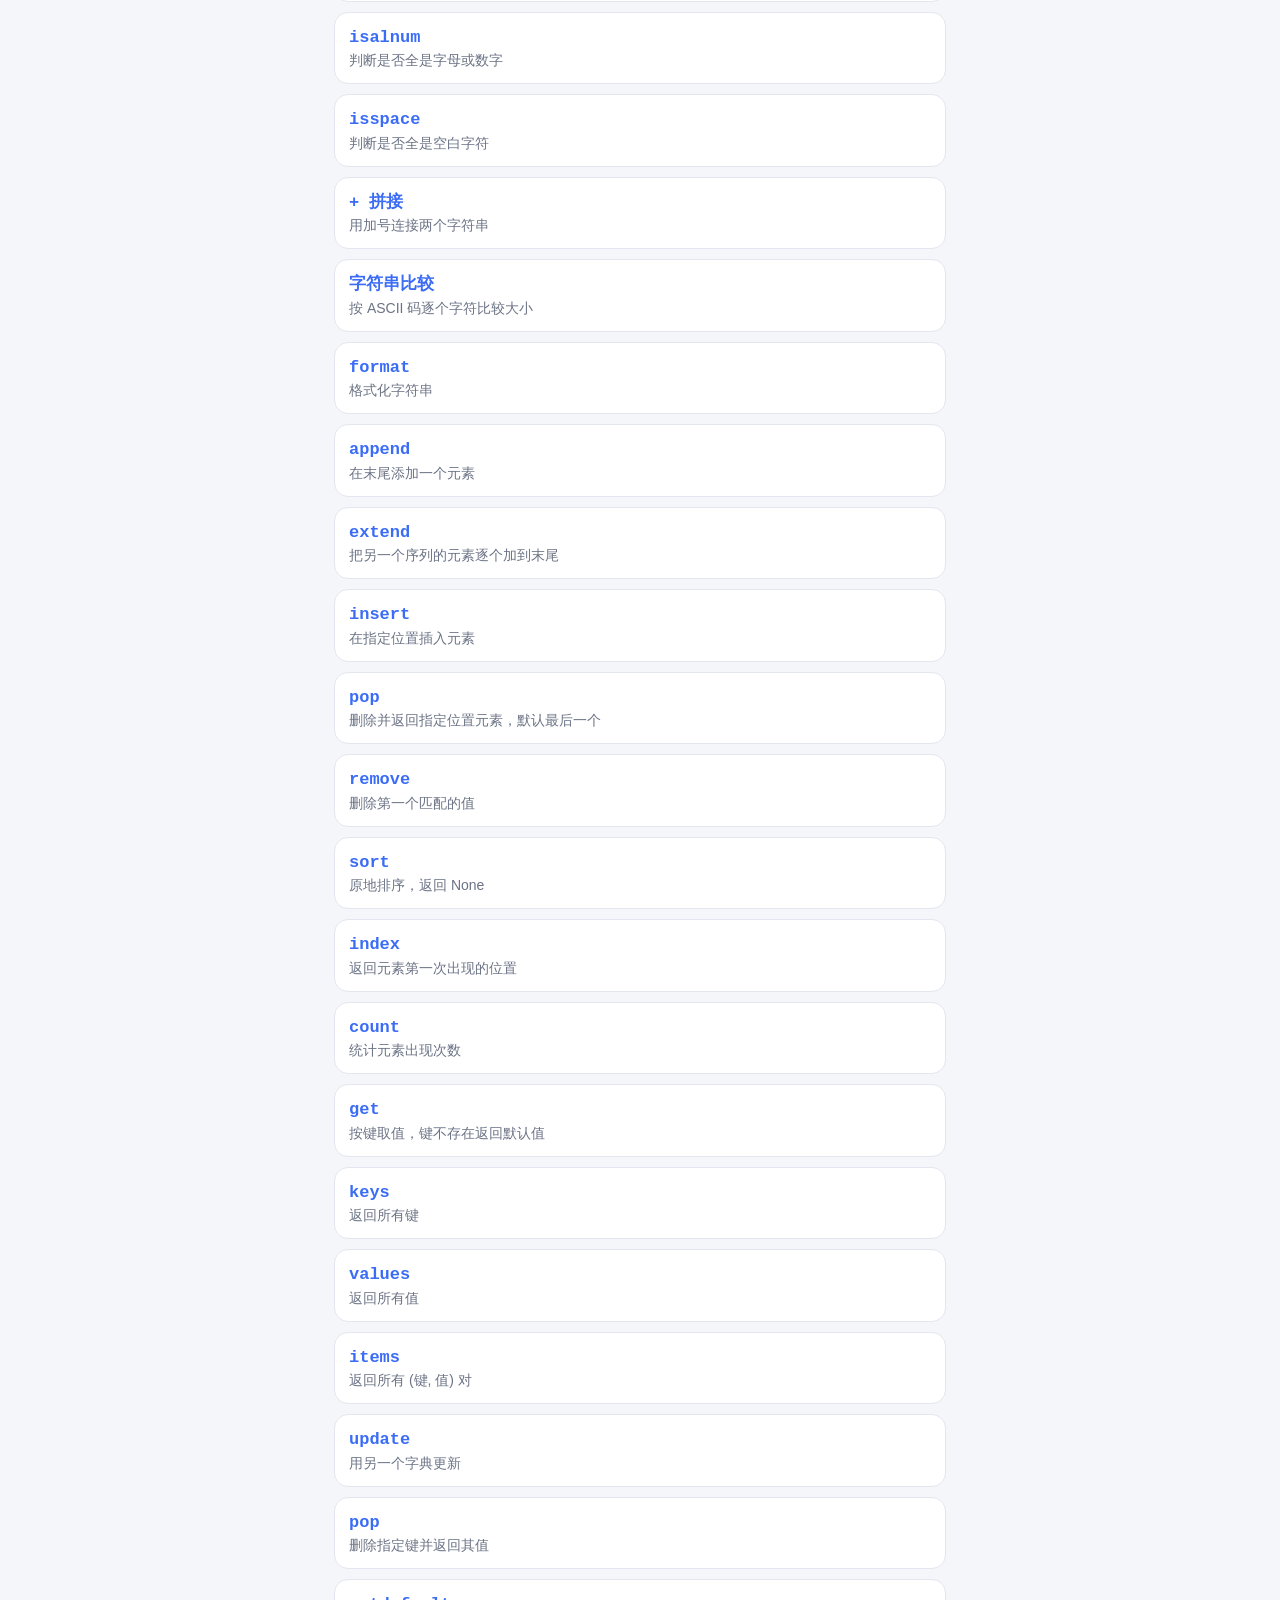
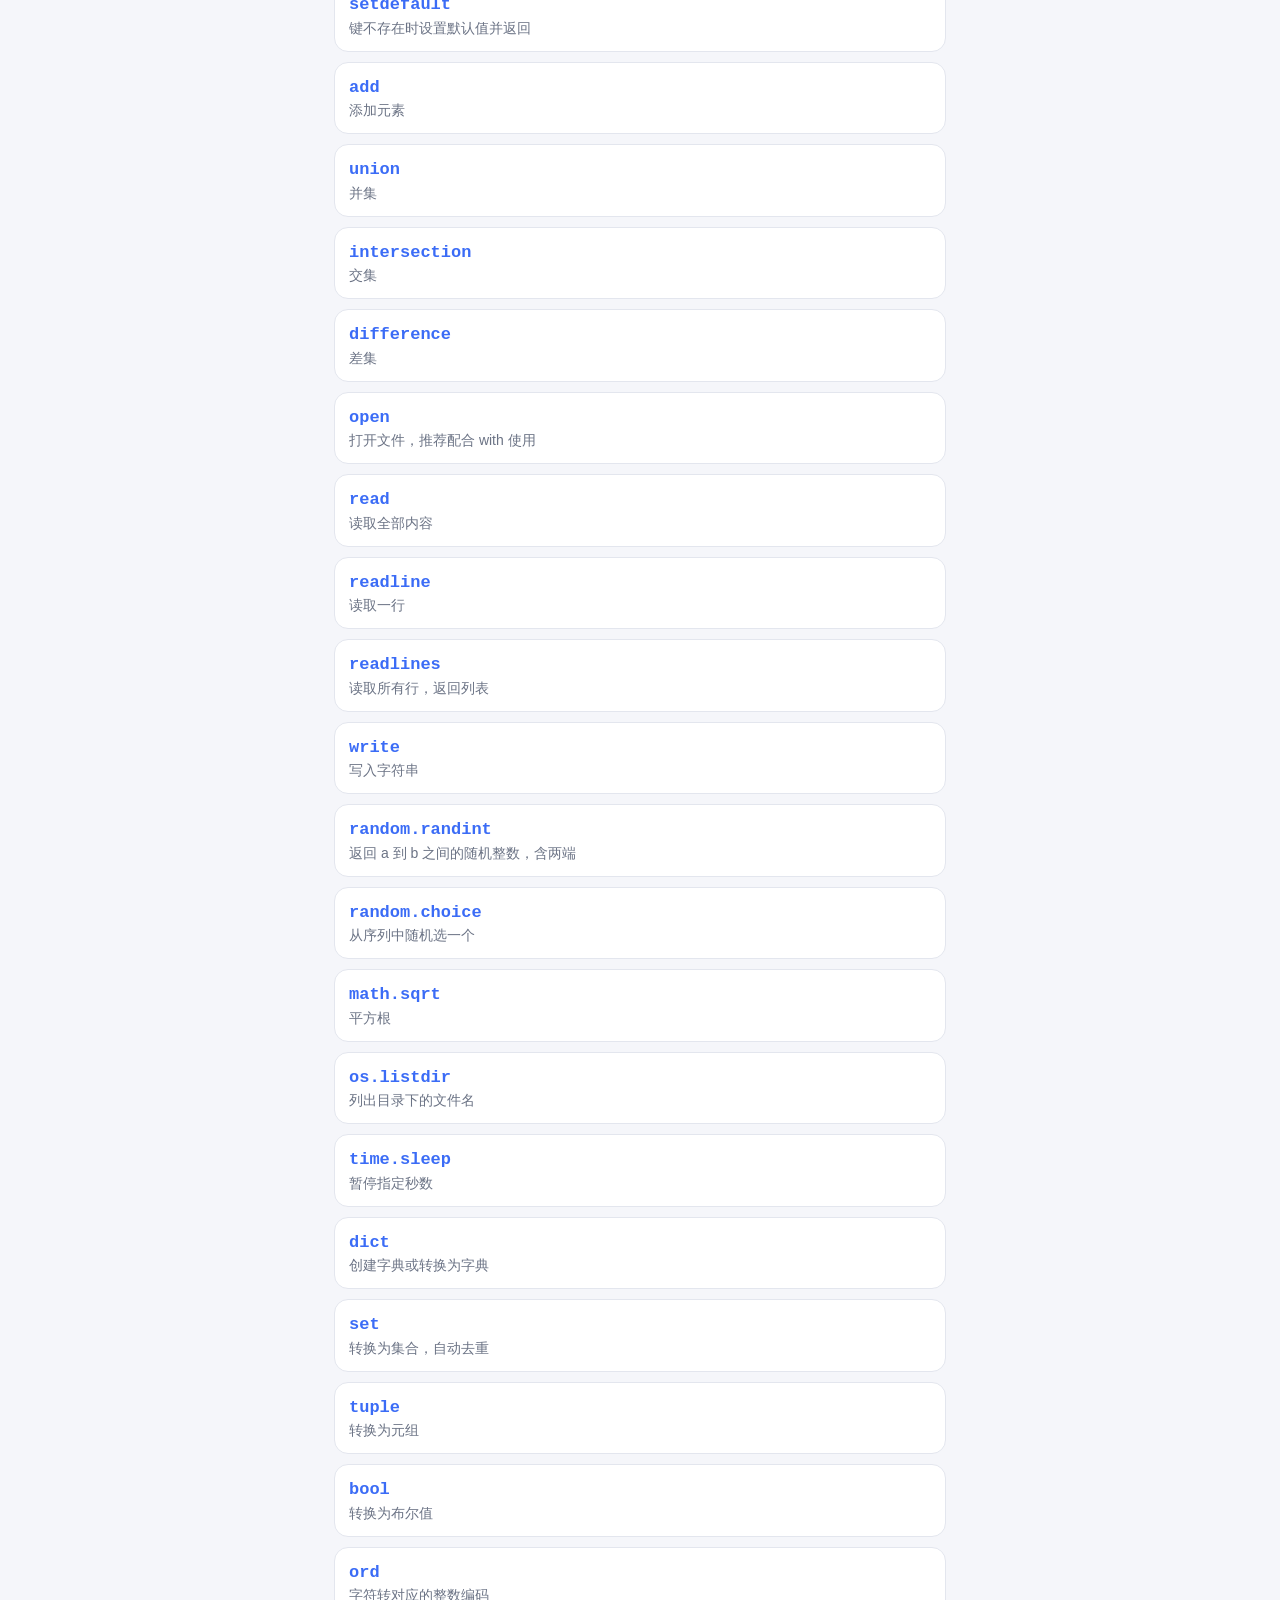
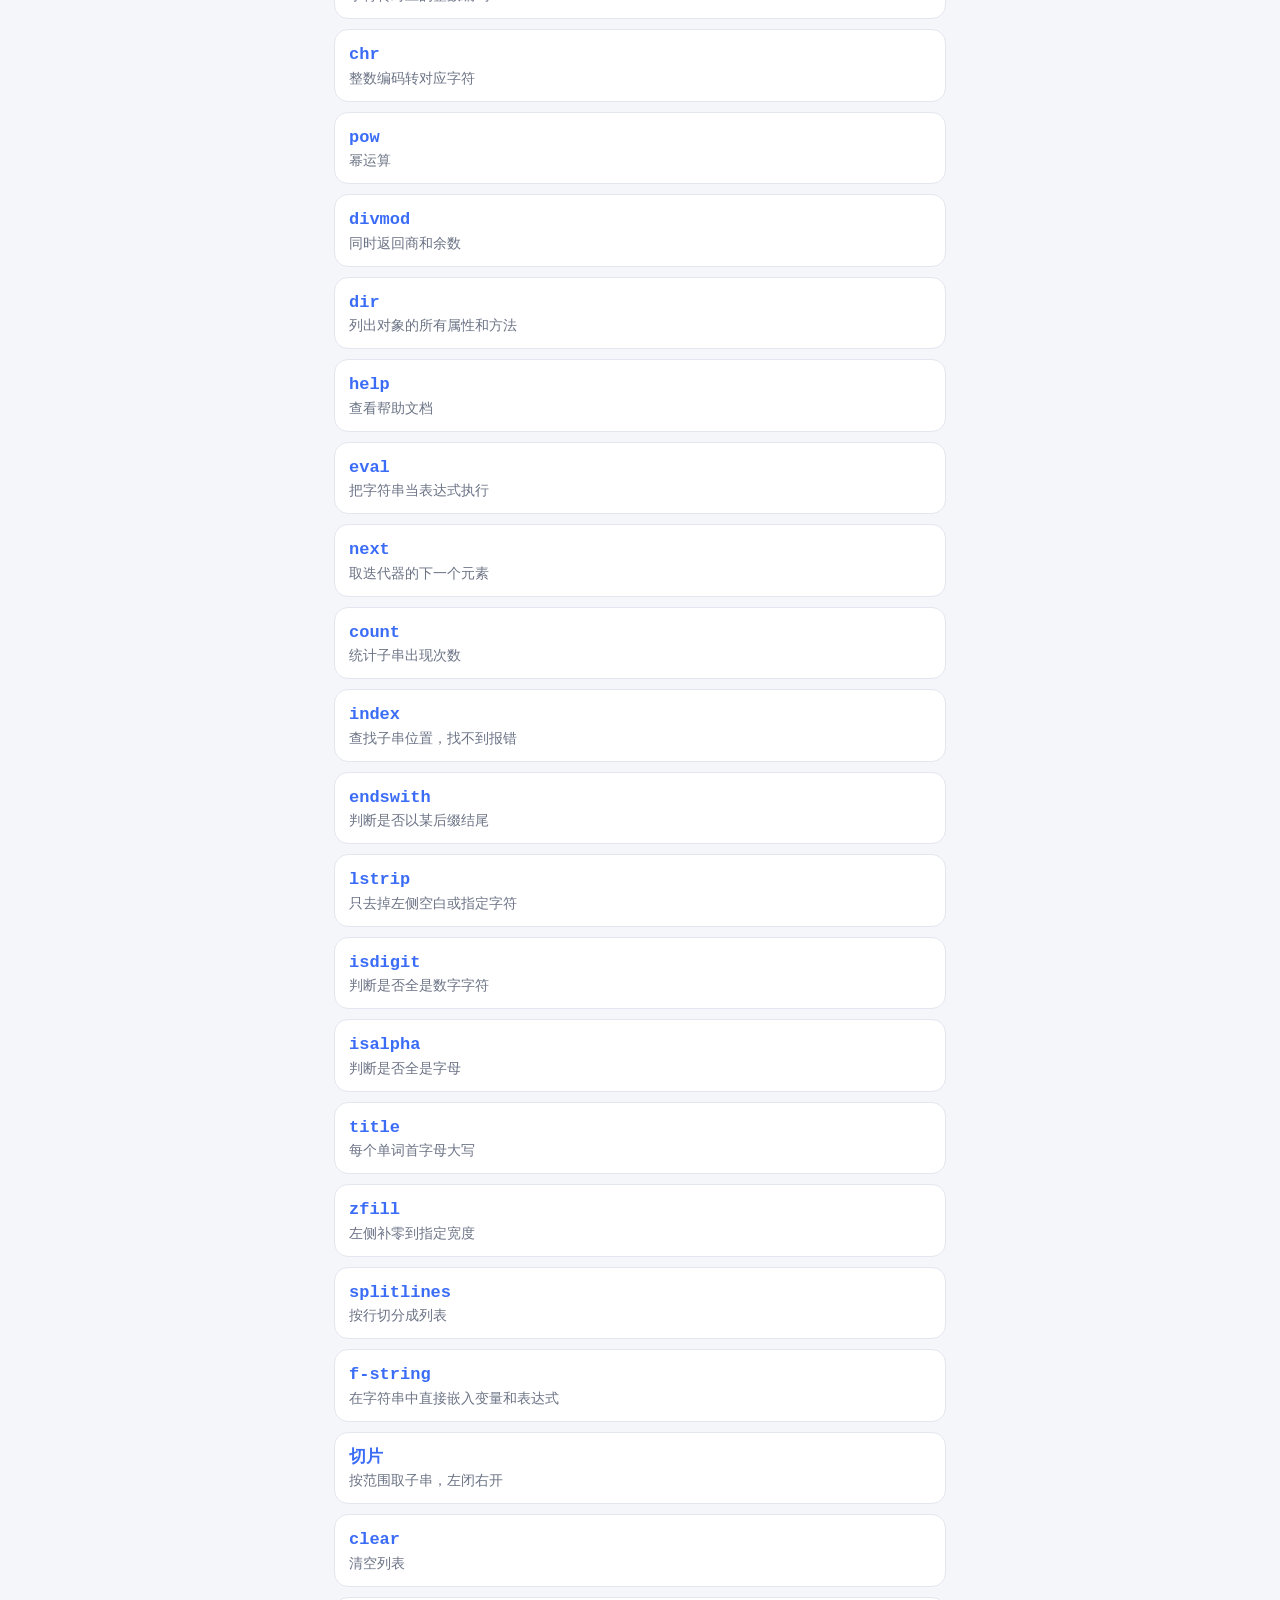
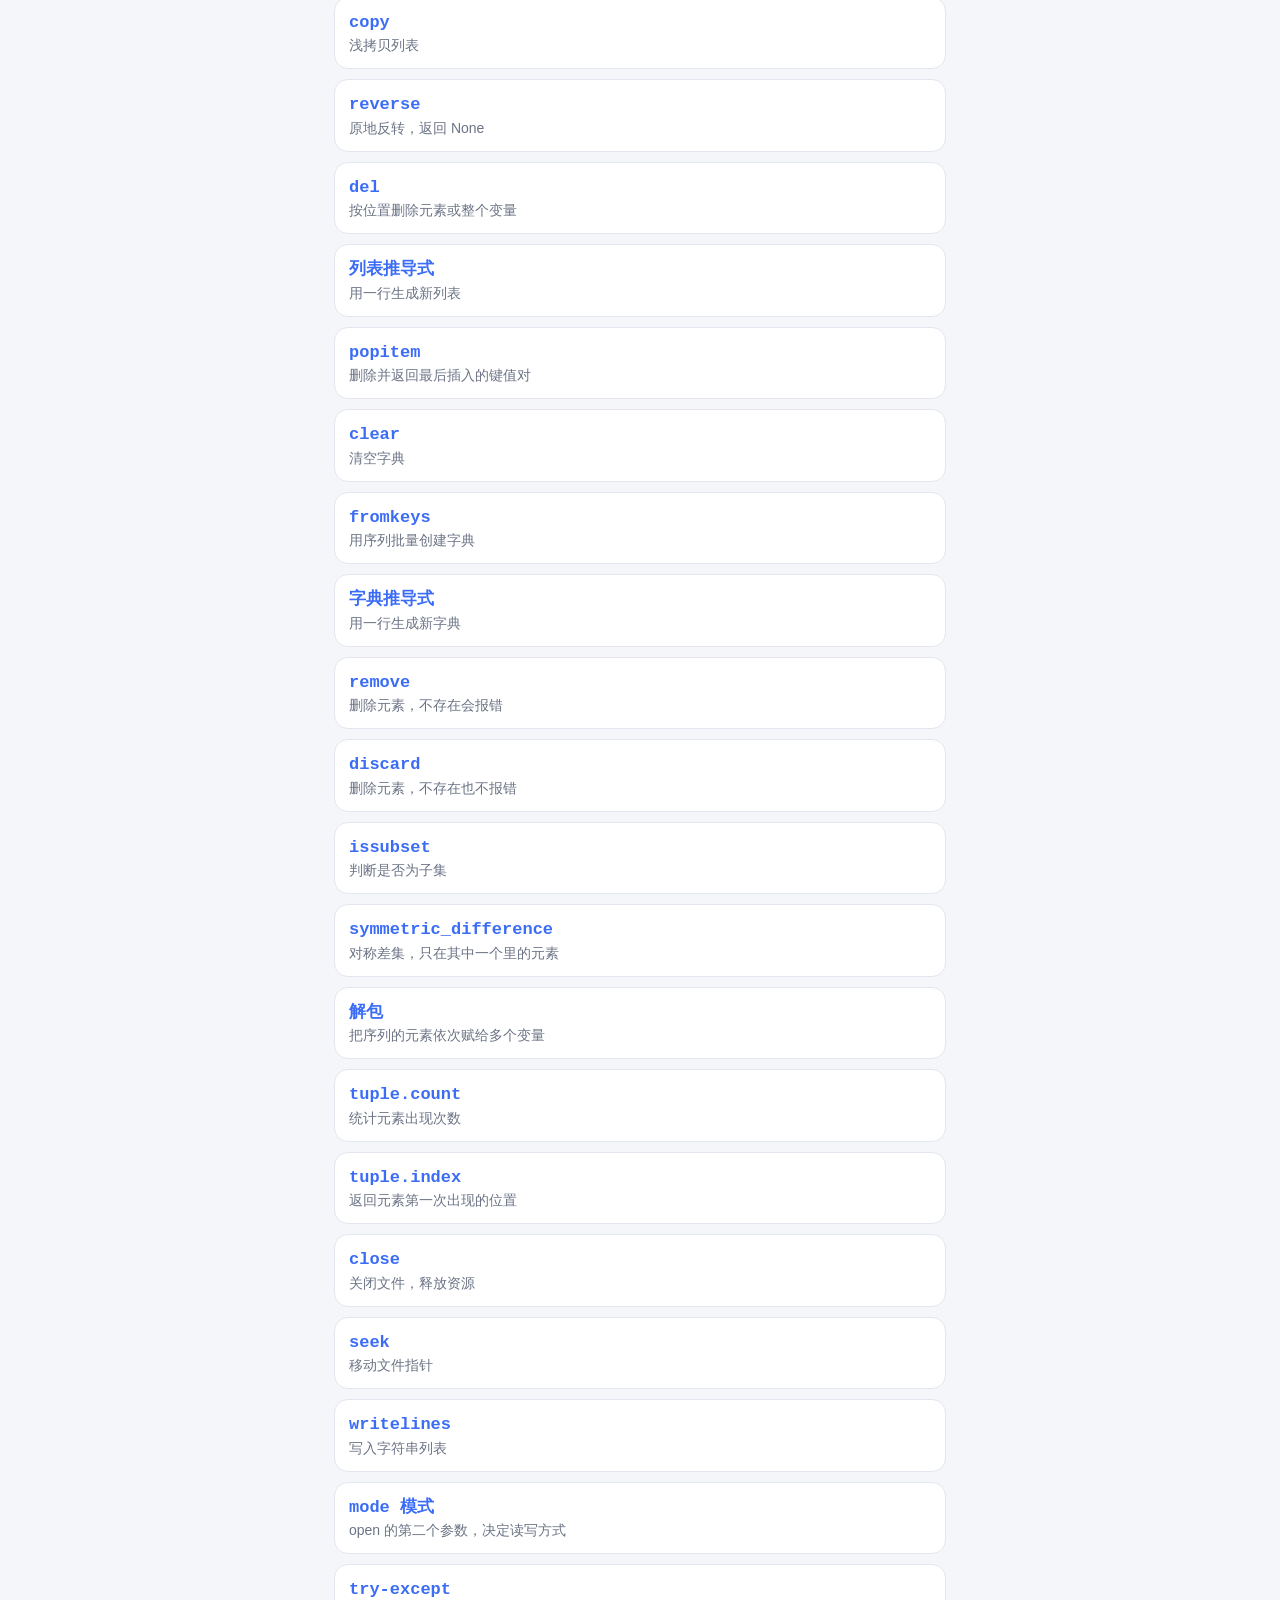
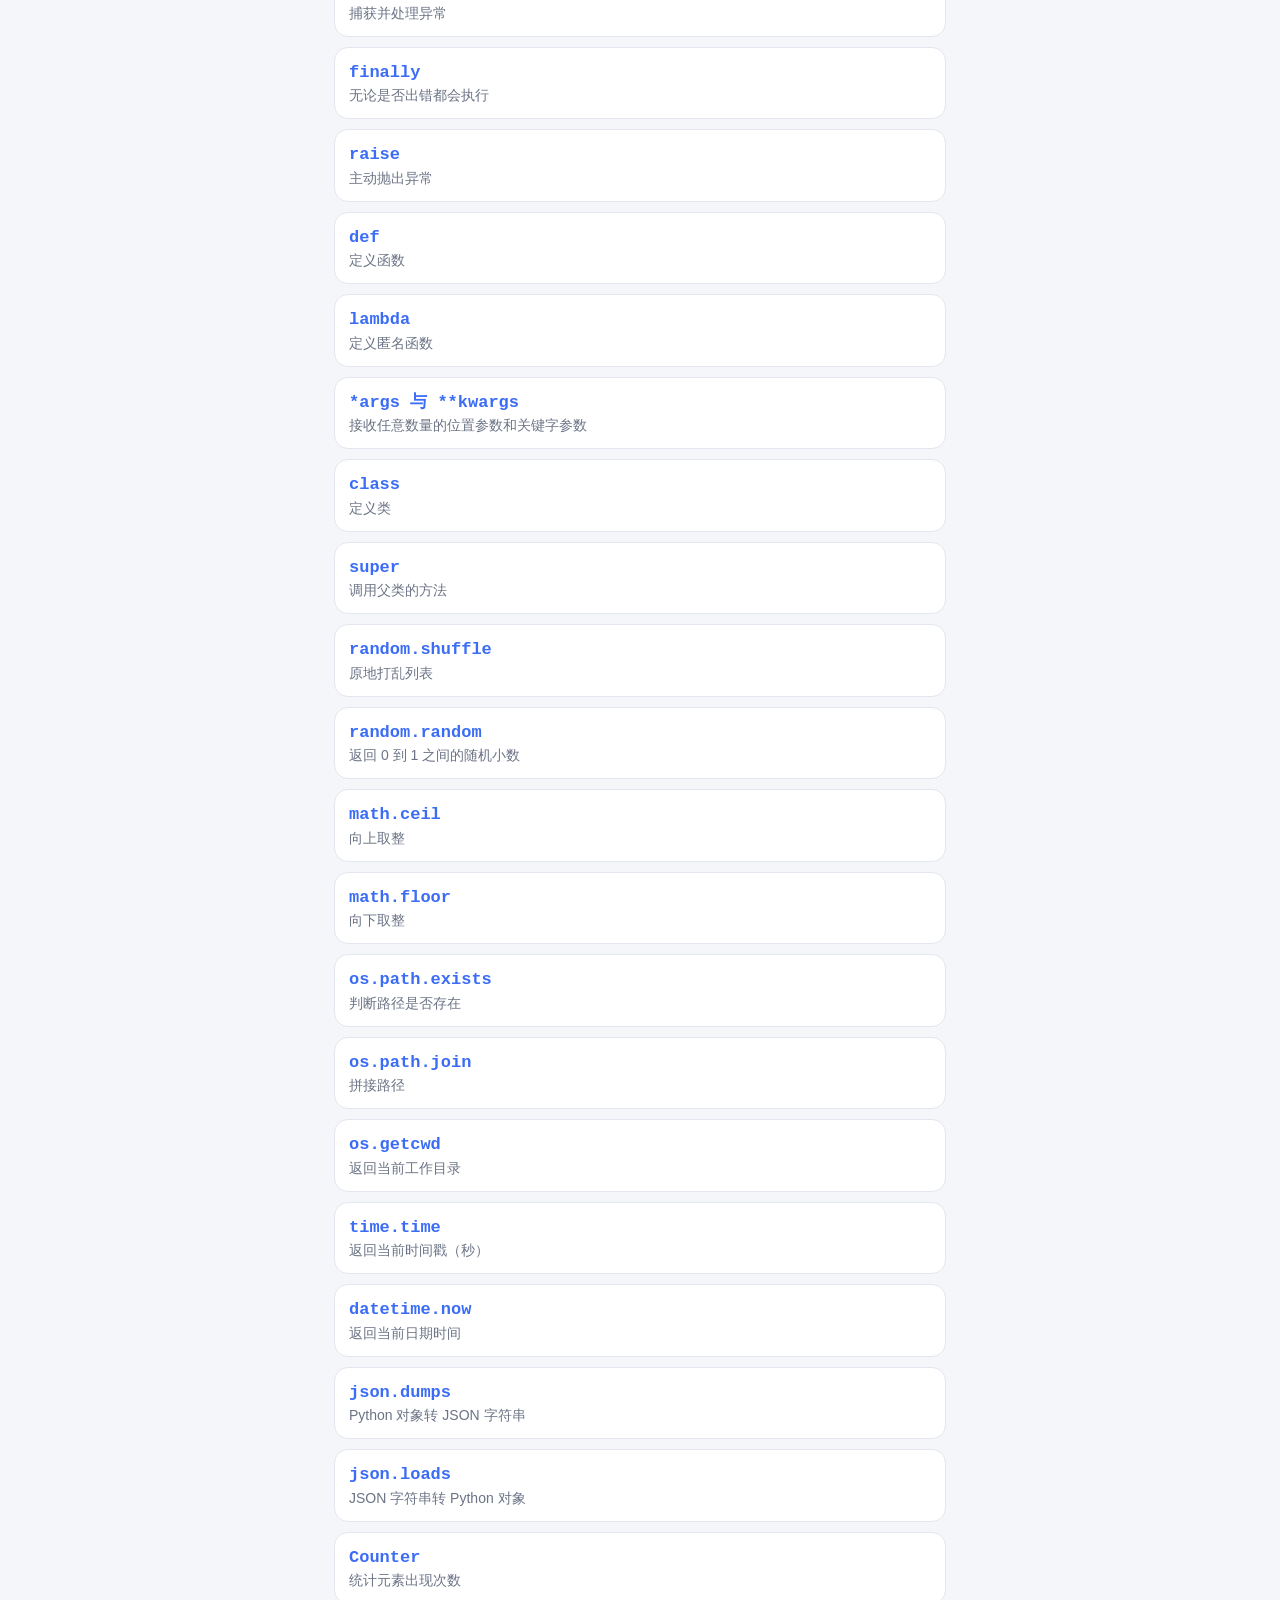
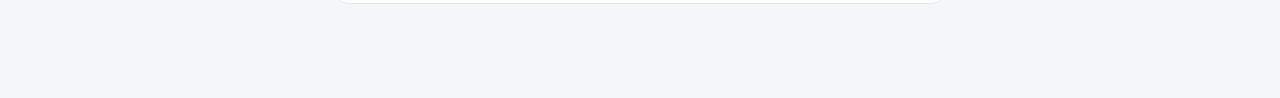
==== commit 04689cb1: "Update index.html" ====
--- a/index.html
+++ b/index.html
@@ -17,7 +17,7 @@
 .name{font-family:ui-monospace,Menlo,monospace;font-weight:700;color:var(--ac);font-size:17px}
 .sub{color:var(--sub);font-size:14px}
 pre{background:var(--code);border-radius:8px;padding:8px 10px;margin:8px 0 0;overflow-x:auto;font:13px/1.5 ui-monospace,Menlo,monospace;white-space:pre-wrap;word-break:break-all}
-input[type=search],select{width:100%;padding:10px 12px;border-radius:10px;border:1px solid var(--bd);background:var(--card);color:var(--tx);font-size:16px;margin-bottom:10px}
+input[type=search],input[type=text],select{width:100%;padding:10px 12px;border-radius:10px;border:1px solid var(--bd);background:var(--card);color:var(--tx);font-size:16px;margin-bottom:10px}
 .chips{display:flex;gap:8px;overflow-x:auto;padding-bottom:8px;margin-bottom:4px}
 .chip{flex:none;padding:6px 12px;border-radius:99px;background:var(--card);border:1px solid var(--bd);color:var(--sub);font-size:14px}
 .chip.on{background:var(--ac);color:#fff;border-color:var(--ac)}
@@ -37,6 +37,7 @@
 nav button.on{color:var(--ac)}
 .big{font-size:32px;font-weight:700;color:var(--ac)}
 .bar{height:8px;background:var(--code);border-radius:9px;overflow:hidden;margin:4px 0 10px}.bar i{display:block;height:100%;background:var(--ok)}
+.mynote{width:100%;min-height:70px;margin-top:8px;padding:8px 10px;border-radius:10px;border:1px solid var(--bd);background:var(--code);color:var(--tx);font-size:15px;line-height:1.5;font-family:inherit;resize:vertical}
 </style>
 </head>
 <body>
@@ -182,31 +183,40 @@
 var D=RAW.map(function(r,i){var p=r.split("|");return{id:p[0]+p[1],cat:p[0],name:p[1],desc:p[2],syn:p[3],ex:p[4],note:p[5]||""}});
 var CATS=["全部"].concat(D.map(function(d){return d.cat}).filter(function(c,i,a){return a.indexOf(c)===i}));
 var DAYS=[0,1,2,4,7,15,30],DAY=86400000;
+function mine(d){var m=(S[d.id]||{}).mine;return m?'<div style="margin-top:8px;text-align:left;width:100%;white-space:pre-wrap">📝 '+esc(m)+'</div>':""}
 function note(d){return d.note?'<div class="sub" style="margin-top:8px">💡 '+esc(d.note)+'</div>':""}
 var S={};try{S=JSON.parse(localStorage.getItem("pyc")||"{}")}catch(e){}
 function save(){try{localStorage.setItem("pyc",JSON.stringify(S))}catch(e){}}
+var N=[],nedit=null;try{N=JSON.parse(localStorage.getItem("pyn")||"[]")}catch(e){}
+function saveN(){try{localStorage.setItem("pyn",JSON.stringify(N))}catch(e){}}
+function vNotes(){
+ var cur=N.filter(function(x){return x.id==nedit})[0];
+ if(cur)return'<h1>编辑笔记</h1><input type="text" id="nt" placeholder="标题，如：字符串常见报错"><textarea class="mynote" id="nc" style="min-height:300px" placeholder="想记什么都可以…"></textarea><div class="row"><button class="p" id="nback">完成</button><button class="bad" id="ndel">删除</button></div>';
+ var l=N.slice().sort(function(a,b){return b.ts-a.ts});
+ return'<h1>我的笔记</h1><button class="p" id="nnew" style="width:100%;margin-bottom:10px">＋ 新建笔记</button>'+(l.length?l.map(function(n){return'<div class="card" data-ne="'+n.id+'"><b>'+esc(n.t||"无标题")+'</b><div class="sub" style="white-space:nowrap;overflow:hidden;text-overflow:ellipsis">'+esc(n.c||"空白笔记")+'</div><div class="sub" style="font-size:12px">'+new Date(n.ts).toLocaleDateString("zh-CN")+'</div></div>'}).join(""):'<div class="card sub">还没有笔记。遇到的问题、报错、老师讲的重点，都可以记在这里。</div>');
+}
 function st(id){return S[id]||(S[id]={box:-1,due:0,fav:false,hard:false})}
 function esc(s){return String(s).replace(/&/g,"&amp;").replace(/</g,"&lt;").replace(/>/g,"&gt;")}
 function mark(id,known){var s=st(id);if(known){s.box=Math.min(s.box+1,6);s.hard=s.box<2&&s.hard;s.due=Date.now()+DAYS[s.box]*DAY}else{s.box=0;s.hard=true;s.due=Date.now()}save()}
 function isDue(id){var s=S[id];return !s||s.box<0||s.due<=Date.now()}
 var tab="browse",cat="全部",q="",open={},deck=[],di=0,flip=false,mode="due",qz=null;
-var TABS=[["browse","浏览"],["flash","闪卡"],["quiz","测验"],["stat","进度"]];
+var TABS=[["browse","浏览"],["flash","闪卡"],["quiz","测验"],["notes","笔记"],["stat","进度"]];
 function nav(){document.getElementById("nav").innerHTML=TABS.map(function(t){return'<button class="'+(tab==t[0]?"on":"")+'" data-t="'+t[0]+'">'+t[1]+'</button>'}).join("")}
-document.getElementById("nav").onclick=function(e){var t=e.target.dataset.t;if(t){tab=t;if(t=="flash")buildDeck();if(t=="quiz")qz=null;render()}};
+document.getElementById("nav").onclick=function(e){var t=e.target.dataset.t;if(t){tab=t;if(t=="flash")buildDeck();if(t=="quiz")qz=null;nedit=null;render()}};
 function shuffle(a){a=a.slice();for(var i=a.length-1;i>0;i--){var j=Math.floor(Math.random()*(i+1));var t=a[i];a[i]=a[j];a[j]=t}return a}
 function buildDeck(){var l=D.filter(function(d){var s=S[d.id]||{};return mode=="all"||(mode=="due"&&isDue(d.id))||(mode=="hard"&&s.hard)||(mode=="fav"&&s.fav)});deck=shuffle(l);di=0;flip=false}
-function render(){nav();var a=document.getElementById("app");a.innerHTML=({browse:vBrowse,flash:vFlash,quiz:vQuiz,stat:vStat})[tab]();window.scrollTo(0,0);bind()}
+function render(){nav();var a=document.getElementById("app");a.innerHTML=({browse:vBrowse,flash:vFlash,quiz:vQuiz,notes:vNotes,stat:vStat})[tab]();window.scrollTo(0,0);bind()}
 function vBrowse(){
- var l=D.filter(function(d){return(cat=="全部"||d.cat==cat)&&(!q||(d.name+d.desc).toLowerCase().indexOf(q.toLowerCase())>=0)});
+ var l=D.filter(function(d){return(cat=="全部"||d.cat==cat)&&(!q||(d.name+d.desc+((S[d.id]||{}).mine||"")).toLowerCase().indexOf(q.toLowerCase())>=0)});
  return'<h1>Python 函数</h1><input type="search" id="q" placeholder="搜索函数名或作用" value="'+esc(q)+'"><div class="chips">'+CATS.map(function(c){return'<span class="chip '+(c==cat?"on":"")+'" data-c="'+c+'">'+c+'</span>'}).join("")+'</div><div id="list">'+
- (l.length?l.map(function(d){var s=S[d.id]||{};return'<div class="card"><div data-o="'+d.id+'"><span class="name">'+esc(d.name)+'</span>'+(s.fav?" ⭐":"")+(s.hard?'<span class="tag">不熟</span>':"")+'<div class="sub">'+esc(d.desc)+'</div></div>'+(open[d.id]?'<pre>'+esc(d.syn)+'</pre><pre>'+esc(d.ex)+'</pre>'+note(d)+'<div class="row"><button class="mini" data-f="'+d.id+'">'+(s.fav?"取消收藏":"⭐ 收藏")+'</button><button class="mini" data-h="'+d.id+'">'+(s.hard?"标记已熟":"标记不熟")+'</button></div>':"")+'</div>'}).join(""):'<p class="sub">没有找到匹配的函数</p>')+'</div>';
+ (l.length?l.map(function(d){var s=S[d.id]||{};return'<div class="card"><div data-o="'+d.id+'"><span class="name">'+esc(d.name)+'</span>'+(s.fav?" ⭐":"")+(s.mine?" 📝":"")+(s.hard?'<span class="tag">不熟</span>':"")+'<div class="sub">'+esc(d.desc)+'</div></div>'+(open[d.id]?'<pre>'+esc(d.syn)+'</pre><pre>'+esc(d.ex)+'</pre>'+note(d)+'<textarea class="mynote" data-n="'+d.id+'" placeholder="我的笔记：遇到的问题、易错点…">'+esc(s.mine||"")+'</textarea><div class="row"><button class="mini" data-f="'+d.id+'">'+(s.fav?"取消收藏":"⭐ 收藏")+'</button><button class="mini" data-h="'+d.id+'">'+(s.hard?"标记已熟":"标记不熟")+'</button></div>':"")+'</div>'}).join(""):'<p class="sub">没有找到匹配的函数</p>')+'</div>';
 }
 function vFlash(){
  var sel='<select id="mode">'+[["due","今日待复习"],["hard","不熟的"],["fav","收藏的"],["all","全部"]].map(function(m){return'<option value="'+m[0]+'"'+(m[0]==mode?" selected":"")+'>'+m[1]+'</option>'}).join("")+'</select>';
  if(!deck.length)return'<h1>闪卡</h1>'+sel+'<div class="card sub">这个范围里没有卡片了 🎉 换个范围试试。</div>';
  if(di>=deck.length)return'<h1>闪卡</h1>'+sel+'<div class="card flash"><div class="big">完成 ✅</div><p class="sub">本轮 '+deck.length+' 张已全部过完</p><button class="p" id="again">再来一轮</button></div>';
  var d=deck[di];
- return'<h1>闪卡 '+(di+1)+'/'+deck.length+'</h1>'+sel+'<div class="card flash" id="fc">'+(flip?'<div class="name">'+esc(d.name)+'</div><div style="margin:8px 0">'+esc(d.desc)+'</div><pre style="text-align:left;width:100%">'+esc(d.syn)+'</pre><pre style="text-align:left;width:100%">'+esc(d.ex)+'</pre>'+note(d):'<div class="sub">这个函数的作用是？</div><div class="name" style="margin-top:8px">'+esc(d.name)+'</div><div class="sub" style="margin-top:16px">点击翻面（先回忆再看）</div>')+'</div>'+(flip?'<div class="row"><button class="bad" id="no">不熟</button><button class="ok" id="yes">记住了</button></div>':'');
+ return'<h1>闪卡 '+(di+1)+'/'+deck.length+'</h1>'+sel+'<div class="card flash" id="fc">'+(flip?'<div class="name">'+esc(d.name)+'</div><div style="margin:8px 0">'+esc(d.desc)+'</div><pre style="text-align:left;width:100%">'+esc(d.syn)+'</pre><pre style="text-align:left;width:100%">'+esc(d.ex)+'</pre>'+note(d)+mine(d):'<div class="sub">这个函数的作用是？</div><div class="name" style="margin-top:8px">'+esc(d.name)+'</div><div class="sub" style="margin-top:16px">点击翻面（先回忆再看）</div>')+'</div>'+(flip?'<div class="row"><button class="bad" id="no">不熟</button><button class="ok" id="yes">记住了</button></div>':'');
 }
 function newQuiz(){var pool=shuffle(D).slice(0,10);qz={i:0,score:0,ans:null,qs:pool.map(function(d){var o=shuffle(D.filter(function(x){return x.id!=d.id})).slice(0,3).concat([d]);return{d:d,o:shuffle(o)}})}}
 function vQuiz(){
@@ -224,7 +234,7 @@
  var $=function(i){return document.getElementById(i)};
  var qi=$("q");if(qi){var comp=false;var upd=function(){q=qi.value;var t=document.createElement("div");t.innerHTML=vBrowse();$("list").innerHTML=t.querySelector("#list").innerHTML;bindList()};qi.oninput=function(){if(!comp)upd()};qi.oncompositionstart=function(){comp=true};qi.oncompositionend=function(){comp=false;upd()}}
  document.querySelectorAll("[data-c]").forEach(function(e){e.onclick=function(){cat=e.dataset.c;render()}});
- function bindList(){document.querySelectorAll("[data-o]").forEach(function(e){e.onclick=function(){open[e.dataset.o]=!open[e.dataset.o];var y=scrollY;render();scrollTo(0,y)}});
+ function bindList(){document.querySelectorAll("[data-n]").forEach(function(e){e.oninput=function(){var s=st(e.dataset.n);s.mine=e.value;save()}});document.querySelectorAll("[data-o]").forEach(function(e){e.onclick=function(){open[e.dataset.o]=!open[e.dataset.o];var y=scrollY;render();scrollTo(0,y)}});
  document.querySelectorAll("[data-f]").forEach(function(e){e.onclick=function(){var s=st(e.dataset.f);s.fav=!s.fav;save();var y=scrollY;render();scrollTo(0,y)}});
  document.querySelectorAll("[data-h]").forEach(function(e){e.onclick=function(){var s=st(e.dataset.h);s.hard=!s.hard;save();var y=scrollY;render();scrollTo(0,y)}});}bindList();
  var m=$("mode");if(m)m.onchange=function(){mode=m.value;buildDeck();render()};
@@ -235,7 +245,10 @@
  if($("start"))$("start").onclick=function(){newQuiz();render()};
  document.querySelectorAll("[data-a]").forEach(function(e){e.onclick=function(){if(qz.ans)return;var d=qz.qs[qz.i].d;qz.ans=e.dataset.a;if(qz.ans==d.id){qz.score++;mark(d.id,true)}else mark(d.id,false);render()}});
  if($("nx"))$("nx").onclick=function(){qz.i++;qz.ans=null;render()};
- if($("reset"))$("reset").onclick=function(){if(confirm("确定清空所有学习记录？")){S={};save();render()}};
+ if($("reset"))$("reset").onclick=function(){var b=$("reset");if(b.dataset.s){S={};save();render()}else{b.dataset.s="1";b.textContent="再点一次确认清空（笔记页不会删）";setTimeout(function(){b.dataset.s="";b.textContent="清空学习记录"},3000)}};
+ if($("nnew"))$("nnew").onclick=function(){var n={id:"n"+Date.now(),t:"",c:"",ts:Date.now()};N.unshift(n);saveN();nedit=n.id;render()};
+ document.querySelectorAll("[data-ne]").forEach(function(e){e.onclick=function(){nedit=e.dataset.ne;render()}});
+ if($("nt")){var cur=N.filter(function(x){return x.id==nedit})[0];$("nt").value=cur.t;$("nc").value=cur.c;var sv=function(){cur.t=$("nt").value;cur.c=$("nc").value;cur.ts=Date.now();saveN()};$("nt").oninput=sv;$("nc").oninput=sv;$("nback").onclick=function(){if(!cur.t&&!cur.c)N=N.filter(function(x){return x!=cur});nedit=null;saveN();render()};$("ndel").onclick=function(){var b=$("ndel");if(b.dataset.s){N=N.filter(function(x){return x!=cur});nedit=null;saveN();render()}else{b.dataset.s="1";b.textContent="再点一次确认删除";setTimeout(function(){b.dataset.s="";b.textContent="删除"},3000)}}}
 }
 render();
 </script>
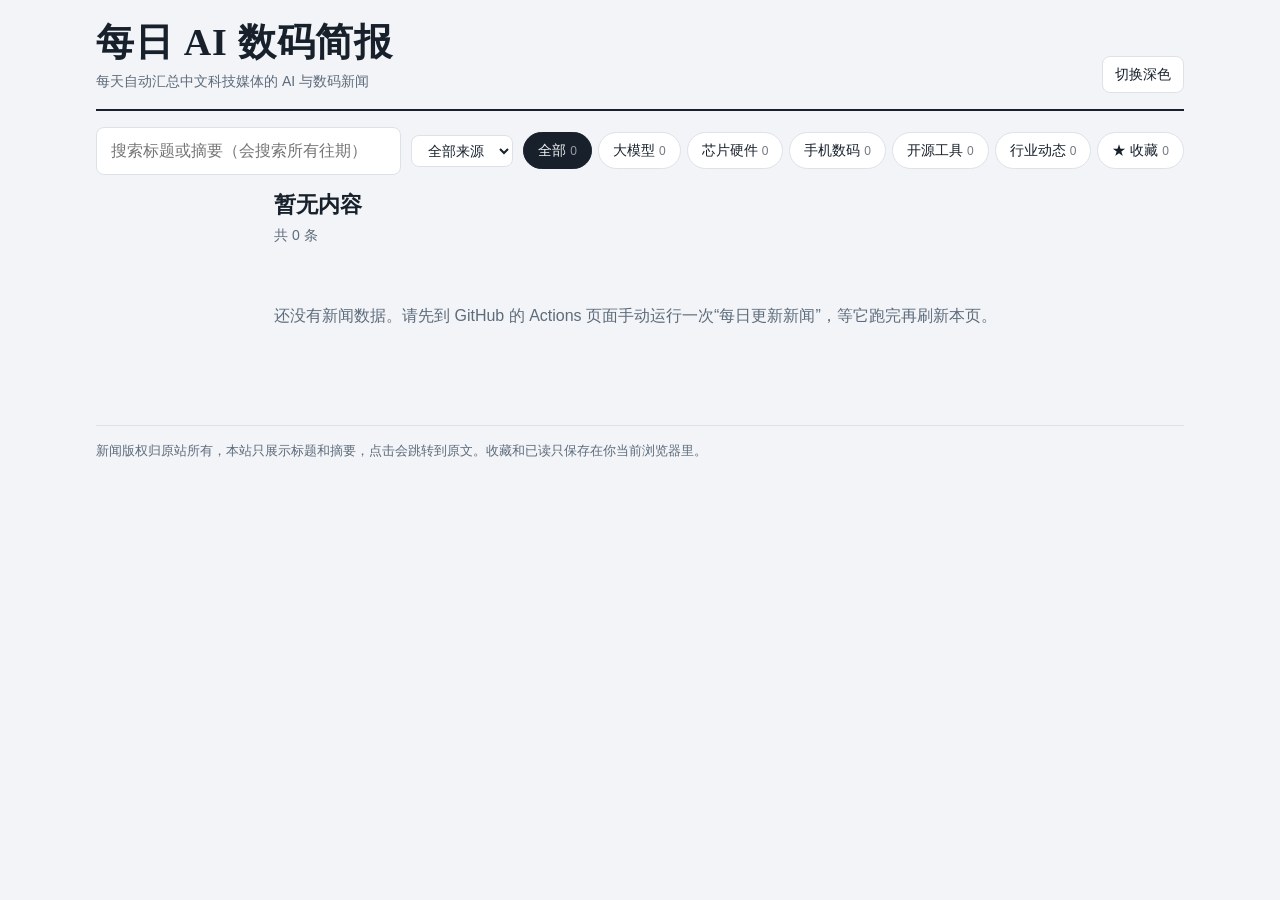
==== commit e818e879: "Add files via upload" ====
--- a/index.html
+++ b/index.html
@@ -3,254 +3,26 @@
 <head>
 <meta charset="utf-8">
 <meta name="viewport" content="width=device-width, initial-scale=1, viewport-fit=cover">
-<meta name="apple-mobile-web-app-capable" content="yes">
-<meta name="apple-mobile-web-app-title" content="Py背诵">
-<title>Python 函数背诵</title>
-<style>
-:root{--bg:#f5f6fa;--card:#fff;--tx:#1d2330;--sub:#6b7385;--ac:#3b6cf6;--acbg:#e8eefe;--ok:#1f9d55;--bad:#d9453d;--bd:#e3e6ee;--code:#f0f2f7;box-sizing:border-box;padding-top:env(safe-area-inset-top,0px);}
-@media(prefers-color-scheme:dark){:root:not([data-theme="light"]){--bg:#12141a;--card:#1c1f28;--tx:#e8eaf0;--sub:#9aa1b3;--ac:#7c9cff;--acbg:#262d45;--ok:#4cc27e;--bad:#ff6b63;--bd:#2c303c;--code:#12141a;color-scheme:dark}}
-*{box-sizing:border-box;-webkit-tap-highlight-color:transparent}
-html,body{margin:0;background:var(--bg);color:var(--tx);font:16px/1.5 -apple-system,"PingFang SC","Helvetica Neue",sans-serif}
-#app{max-width:640px;margin:0 auto;padding:14px 14px calc(84px + env(safe-area-inset-bottom,0px))}
-h1{font-size:20px;margin:6px 0 12px}
-.card{background:var(--card);border:1px solid var(--bd);border-radius:14px;padding:12px 14px;margin-bottom:10px}
-.name{font-family:ui-monospace,Menlo,monospace;font-weight:700;color:var(--ac);font-size:17px}
-.sub{color:var(--sub);font-size:14px}
-pre{background:var(--code);border-radius:8px;padding:8px 10px;margin:8px 0 0;overflow-x:auto;font:13px/1.5 ui-monospace,Menlo,monospace;white-space:pre-wrap;word-break:break-all}
-input[type=search],input[type=text],select{width:100%;padding:10px 12px;border-radius:10px;border:1px solid var(--bd);background:var(--card);color:var(--tx);font-size:16px;margin-bottom:10px}
-.chips{display:flex;gap:8px;overflow-x:auto;padding-bottom:8px;margin-bottom:4px}
-.chip{flex:none;padding:6px 12px;border-radius:99px;background:var(--card);border:1px solid var(--bd);color:var(--sub);font-size:14px}
-.chip.on{background:var(--ac);color:#fff;border-color:var(--ac)}
-button{font:inherit;border:0;border-radius:10px;padding:10px 14px;background:var(--acbg);color:var(--ac);font-weight:600}
-button.p{background:var(--ac);color:#fff}
-button.ok{background:var(--ok);color:#fff}
-button.bad{background:var(--bad);color:#fff}
-.row{display:flex;gap:10px;margin-top:10px}.row>*{flex:1}
-.mini{padding:5px 10px;font-size:13px;flex:none}
-.tag{font-size:12px;padding:1px 8px;border-radius:99px;background:var(--acbg);color:var(--ac);margin-left:6px}
-.flash{min-height:230px;display:flex;flex-direction:column;justify-content:center;align-items:center;text-align:center;padding:20px}
-.flash .name{font-size:28px}
-.opt{display:block;width:100%;text-align:left;margin-top:8px;background:var(--card);border:1px solid var(--bd);color:var(--tx);font-family:ui-monospace,Menlo,monospace}
-.opt.right{background:var(--ok);color:#fff;border-color:var(--ok)}.opt.wrong{background:var(--bad);color:#fff;border-color:var(--bad)}
-nav{position:fixed;left:0;right:0;bottom:0;display:flex;background:var(--card);border-top:1px solid var(--bd);padding-bottom:env(safe-area-inset-bottom,0px)}
-nav button{flex:1;border-radius:0;background:none;color:var(--sub);padding:12px 0;font-size:13px}
-nav button.on{color:var(--ac)}
-.big{font-size:32px;font-weight:700;color:var(--ac)}
-.bar{height:8px;background:var(--code);border-radius:9px;overflow:hidden;margin:4px 0 10px}.bar i{display:block;height:100%;background:var(--ok)}
-.mynote{width:100%;min-height:70px;margin-top:8px;padding:8px 10px;border-radius:10px;border:1px solid var(--bd);background:var(--code);color:var(--tx);font-size:15px;line-height:1.5;font-family:inherit;resize:vertical}
-</style>
+<title>每日 AI 数码简报</title>
+<link rel="stylesheet" href="style.css">
 </head>
 <body>
-<div id="app"></div>
-<nav id="nav"></nav>
-<script>
-var RAW=[
-"内置函数|print|输出内容到屏幕|print(*values, sep=' ', end='\\n')|print('a', 'b', sep='-')  # a-b",
-"内置函数|input|读取用户输入，返回字符串|input(prompt)|name = input('名字：')",
-"内置函数|len|返回对象的长度或元素个数|len(obj)|len([1, 2, 3])  # 3",
-"内置函数|type|返回对象的类型|type(obj)|type(3.5)  # float",
-"内置函数|isinstance|判断对象是否属于某类型|isinstance(obj, type)|isinstance(5, int)  # True",
-"内置函数|int|转换为整数|int(x, base=10)|int('42')  # 42",
-"内置函数|float|转换为浮点数|float(x)|float('3.14')  # 3.14",
-"内置函数|str|转换为字符串|str(obj)|str(100)  # '100'",
-"内置函数|list|转换为列表|list(iterable)|list('abc')  # ['a','b','c']",
-"内置函数|range|生成整数序列，左闭右开|range(start, stop, step)|list(range(0, 10, 3))  # [0,3,6,9]",
-"内置函数|sum|对可迭代对象求和|sum(iterable, start=0)|sum([1, 2, 3])  # 6",
-"内置函数|max|返回最大值|max(iterable, key=None)|max([3, 9, 2])  # 9",
-"内置函数|min|返回最小值|min(iterable, key=None)|min([3, 9, 2])  # 2",
-"内置函数|abs|返回绝对值|abs(x)|abs(-7)  # 7",
-"内置函数|round|四舍五入到指定小数位|round(x, ndigits=0)|round(3.14159, 2)  # 3.14",
-"内置函数|sorted|返回排序后的新列表，不改变原对象|sorted(iterable, key=None, reverse=False)|sorted([3,1,2], reverse=True)  # [3,2,1]",
-"内置函数|reversed|返回反向迭代器|reversed(seq)|list(reversed([1,2,3]))  # [3,2,1]",
-"内置函数|enumerate|遍历时同时得到索引和元素|enumerate(iterable, start=0)|for i, v in enumerate(['a','b']): ...  # 0 a, 1 b",
-"内置函数|zip|把多个序列按位置配对|zip(*iterables)|list(zip([1,2], ['a','b']))  # [(1,'a'),(2,'b')]",
-"内置函数|map|对每个元素应用函数|map(func, iterable)|list(map(int, ['1','2']))  # [1,2]",
-"内置函数|filter|保留使函数返回 True 的元素|filter(func, iterable)|list(filter(lambda x: x>1, [1,2,3]))  # [2,3]",
-"内置函数|any|只要有一个为真就返回 True|any(iterable)|any([0, 0, 1])  # True",
-"内置函数|all|全部为真才返回 True|all(iterable)|all([1, 1, 0])  # False",
-"字符串|split|分割：按分隔符切开，第二个参数是切几次，默认全部分割|str.split(sep, maxsplit)|'a,b,c'.split(',')  # ['a','b','c']|结果是列表，不是字符串，不能直接当字符串用",
-"字符串|join|拼接：用指定字符串把序列里的元素连起来|sep.join(iterable)|'-'.join(['a','b'])  # 'a-b'|元素必须都是字符串，是 split 的反操作",
-"字符串|strip|去空白：默认去掉两端空白，也可指定要去掉的字符|str.strip(chars)|'  hi  '.strip()  # 'hi'|lstrip 去左端，rstrip 去右端；只处理两端，中间的不动",
-"字符串|replace|替换：把旧字符换成新字符，第三个参数是替换几次，不写默认全部|str.replace(old, new, count)|'aab'.replace('a','x')  # 'xxb'|不会修改原字符串，而是返回新字符串，要用变量接收",
-"字符串|find|查找子串位置，找不到返回 -1|str.find(sub, start, end)|'hello'.find('l')  # 2",
-"字符串|startswith|判断是否以某前缀开头|str.startswith(prefix)|'hello'.startswith('he')  # True",
-"字符串|upper|全部转为大写|str.upper()|'abc'.upper()  # 'ABC'|比较时不分大小写，可以先都转成 upper 或 lower",
-"字符串|lower|全部转为小写|str.lower()|'ABC'.lower()  # 'abc'|",
-"字符串|rstrip|只去掉右端的空白或指定字符|str.rstrip(chars)|'hi  '.rstrip()  # 'hi'|lstrip 去左端，strip 去两端",
-"字符串|capitalize|只把整个字符串的首字母变大写|str.capitalize()|'hello world'.capitalize()  # 'Hello world'|和 title 的区别：title 是每个单词首字母都大写",
-"字符串|swapcase|大小写互换|str.swapcase()|'aBc'.swapcase()  # 'AbC'|",
-"字符串|center|居中对齐，两侧用 fill 补足到宽度 w|str.center(w, fill)|'hi'.center(6, '*')  # '**hi**'|fill 不写默认用空格",
-"字符串|ljust|左对齐，右侧补足到宽度 w|str.ljust(w, fill)|'hi'.ljust(5, '-')  # 'hi---'|",
-"字符串|rjust|右对齐，左侧补足到宽度 w|str.rjust(w, fill)|'hi'.rjust(5, '-')  # '---hi'|",
-"字符串|isalnum|判断是否全是字母或数字|str.isalnum()|'abc123'.isalnum()  # True|有空格或符号就是 False",
-"字符串|isspace|判断是否全是空白字符|str.isspace()|'   '.isspace()  # True|空字符串返回 False",
-"字符串|+ 拼接|用加号连接两个字符串|a + b|'ab' + 'cd'  # 'abcd'|只能连接字符串，数字要先用 str() 转换",
-"字符串|字符串比较|按 ASCII 码逐个字符比较大小|a < b  或  a == b|'a' < 'b'  # True|数字 < 大写字母 < 小写字母，可用 ord() 查看编码",
-"字符串|format|格式化字符串|str.format(*args, **kwargs)|'{}今年{}岁'.format('小明', 18)",
-"列表|append|在末尾添加一个元素|list.append(x)|a=[1]; a.append(2)  # [1,2]",
-"列表|extend|把另一个序列的元素逐个加到末尾|list.extend(iterable)|a=[1]; a.extend([2,3])  # [1,2,3]",
-"列表|insert|在指定位置插入元素|list.insert(index, x)|a=[1,3]; a.insert(1,2)  # [1,2,3]",
-"列表|pop|删除并返回指定位置元素，默认最后一个|list.pop(index=-1)|a=[1,2,3]; a.pop()  # 返回 3",
-"列表|remove|删除第一个匹配的值|list.remove(x)|a=[1,2,2]; a.remove(2)  # [1,2]",
-"列表|sort|原地排序，返回 None|list.sort(key=None, reverse=False)|a=[3,1,2]; a.sort()  # [1,2,3]",
-"列表|index|返回元素第一次出现的位置|list.index(x)|[5,6,7].index(6)  # 1",
-"列表|count|统计元素出现次数|list.count(x)|[1,2,2].count(2)  # 2",
-"字典|get|按键取值，键不存在返回默认值|dict.get(key, default=None)|{'a':1}.get('b', 0)  # 0",
-"字典|keys|返回所有键|dict.keys()|list({'a':1}.keys())  # ['a']",
-"字典|values|返回所有值|dict.values()|list({'a':1}.values())  # [1]",
-"字典|items|返回所有 (键, 值) 对|dict.items()|for k, v in d.items(): ...",
-"字典|update|用另一个字典更新|dict.update(other)|d={'a':1}; d.update({'b':2})",
-"字典|pop|删除指定键并返回其值|dict.pop(key, default)|{'a':1}.pop('a')  # 1",
-"字典|setdefault|键不存在时设置默认值并返回|dict.setdefault(key, default)|d.setdefault('n', []).append(1)",
-"集合|add|添加元素|set.add(x)|s={1}; s.add(2)  # {1,2}",
-"集合|union|并集|a.union(b)|{1,2}.union({2,3})  # {1,2,3}|也可以用竖线运算符连接两个集合",
-"集合|intersection|交集|a.intersection(b) 或 a & b|{1,2}.intersection({2,3})  # {2}",
-"集合|difference|差集|a.difference(b) 或 a - b|{1,2}.difference({2,3})  # {1}",
-"文件操作|open|打开文件，推荐配合 with 使用|open(file, mode='r', encoding=None)|with open('a.txt', encoding='utf-8') as f: ...",
-"文件操作|read|读取全部内容|f.read(size=-1)|text = f.read()",
-"文件操作|readline|读取一行|f.readline()|line = f.readline()",
-"文件操作|readlines|读取所有行，返回列表|f.readlines()|lines = f.readlines()",
-"文件操作|write|写入字符串|f.write(s)|f.write('hello\\n')",
-"常用模块|random.randint|返回 a 到 b 之间的随机整数，含两端|random.randint(a, b)|random.randint(1, 6)",
-"常用模块|random.choice|从序列中随机选一个|random.choice(seq)|random.choice(['a','b','c'])",
-"常用模块|math.sqrt|平方根|math.sqrt(x)|math.sqrt(16)  # 4.0",
-"常用模块|os.listdir|列出目录下的文件名|os.listdir(path='.')|os.listdir('.')",
-"常用模块|time.sleep|暂停指定秒数|time.sleep(seconds)|time.sleep(1.5)",
-"内置函数|dict|创建字典或转换为字典|dict(iterable) / dict(a=1)|dict(zip(['a','b'], [1,2]))  # {'a':1,'b':2}|zip 配合 dict 可以把两个列表合成字典",
-"内置函数|set|转换为集合，自动去重|set(iterable)|set([1,1,2])  # {1,2}|空集合必须写 set()，{} 表示空字典",
-"内置函数|tuple|转换为元组|tuple(iterable)|tuple([1,2])  # (1,2)|元组创建后不能修改",
-"内置函数|bool|转换为布尔值|bool(x)|bool([])  # False|0、空字符串、空列表、None 都是 False",
-"内置函数|ord|字符转对应的整数编码|ord(c)|ord('A')  # 65|和 chr 互为反函数",
-"内置函数|chr|整数编码转对应字符|chr(i)|chr(65)  # 'A'|和 ord 互为反函数",
-"内置函数|pow|幂运算|pow(x, y, mod=None)|pow(2, 10)  # 1024|等价于 2 ** 10",
-"内置函数|divmod|同时返回商和余数|divmod(a, b)|divmod(7, 2)  # (3, 1)|常用于时间换算",
-"内置函数|dir|列出对象的所有属性和方法|dir(obj)|dir(str)|忘记方法名时很好用",
-"内置函数|help|查看帮助文档|help(obj)|help(str.split)|退出帮助界面按 q",
-"内置函数|eval|把字符串当表达式执行|eval(expr)|eval('1+2')  # 3|不要对不可信输入使用，有安全风险",
-"内置函数|next|取迭代器的下一个元素|next(it, default)|next(iter([1,2]))  # 1|迭代器取完会报 StopIteration，传 default 可避免",
-"字符串|count|统计子串出现次数|str.count(sub)|'banana'.count('a')  # 3|",
-"字符串|index|查找子串位置，找不到报错|str.index(sub)|'abc'.index('c')  # 2|find 找不到返回 -1，index 抛 ValueError",
-"字符串|endswith|判断是否以某后缀结尾|str.endswith(suffix)|'a.py'.endswith('.py')  # True|可传元组同时判断多个后缀",
-"字符串|lstrip|只去掉左侧空白或指定字符|str.lstrip(chars=None)|'  hi'.lstrip()  # 'hi'|右侧对应 rstrip",
-"字符串|isdigit|判断是否全是数字字符|str.isdigit()|'123'.isdigit()  # True|'-1' 和 '1.5' 返回 False",
-"字符串|isalpha|判断是否全是字母|str.isalpha()|'abc'.isalpha()  # True|汉字也返回 True",
-"字符串|title|每个单词首字母大写|str.title()|'hello world'.title()  # 'Hello World'|",
-"字符串|zfill|左侧补零到指定宽度|str.zfill(width)|'7'.zfill(3)  # '007'|",
-"字符串|splitlines|按行切分成列表|str.splitlines()|'a\\nb'.splitlines()  # ['a','b']|比 split('\\n') 更稳妥",
-"字符串|f-string|在字符串中直接嵌入变量和表达式|f'文本{变量:格式}'|name='小明'; f'{name}得了{95.5:.1f}分'|3.6 以上版本最推荐的格式化方式",
-"字符串|切片|按范围取子串，左闭右开|seq[start:stop:step]|'abcde'[1:4]  # 'bcd'|[::-1] 可反转，列表和元组也适用",
-"列表|clear|清空列表|list.clear()|a=[1,2]; a.clear()  # []|",
-"列表|copy|浅拷贝列表|list.copy()|b = a.copy()|b = a 只是同一对象的别名，改 b 会影响 a",
-"列表|reverse|原地反转，返回 None|list.reverse()|a=[1,2,3]; a.reverse()  # [3,2,1]|reversed() 则返回新的迭代器",
-"列表|del|按位置删除元素或整个变量|del a[i]|a=[1,2,3]; del a[0]  # [2,3]|是语句，不是函数，不加括号",
-"列表|列表推导式|用一行生成新列表|[表达式 for x in 序列 if 条件]|[x*x for x in range(5) if x%2==0]  # [0,4,16]|比 for + append 更简洁",
-"字典|popitem|删除并返回最后插入的键值对|dict.popitem()|{'a':1,'b':2}.popitem()  # ('b', 2)|3.7 起按插入顺序，字典为空会报错",
-"字典|clear|清空字典|dict.clear()|d.clear()  # {}|",
-"字典|fromkeys|用序列批量创建字典|dict.fromkeys(keys, value=None)|dict.fromkeys(['a','b'], 0)  # {'a':0,'b':0}|值如果是列表，所有键会共用同一个列表",
-"字典|字典推导式|用一行生成新字典|{k: v for k, v in 序列}|{x: x*x for x in range(3)}  # {0:0,1:1,2:4}|",
-"集合|remove|删除元素，不存在会报错|set.remove(x)|s={1,2}; s.remove(1)  # {2}|不想报错用 discard",
-"集合|discard|删除元素，不存在也不报错|set.discard(x)|s={1,2}; s.discard(9)  # 无变化|",
-"集合|issubset|判断是否为子集|a.issubset(b)|{1}.issubset({1,2})  # True|",
-"集合|symmetric_difference|对称差集，只在其中一个里的元素|a.symmetric_difference(b)|{1,2}.symmetric_difference({2,3})  # {1,3}|运算符形式是 ^",
-"元组|解包|把序列的元素依次赋给多个变量|a, b = (1, 2)|a, b = b, a  # 交换两个变量|变量个数要和元素个数一致，*rest 可接收多余的",
-"元组|tuple.count|统计元素出现次数|tuple.count(x)|(1,2,2).count(2)  # 2|元组只有 count 和 index 两个方法",
-"元组|tuple.index|返回元素第一次出现的位置|tuple.index(x)|(5,6,7).index(6)  # 1|",
-"文件操作|close|关闭文件，释放资源|f.close()|f = open('a.txt'); f.close()|用 with 语句会自动关闭，更安全",
-"文件操作|seek|移动文件指针|f.seek(offset, whence=0)|f.seek(0)  # 回到开头|读完一遍想重新读，需要先 seek(0)",
-"文件操作|writelines|写入字符串列表|f.writelines(lines)|f.writelines(['a\\n','b\\n'])|不会自动加换行符，需自己带上",
-"文件操作|mode 模式|open 的第二个参数，决定读写方式|r 读 / w 写 / a 追加 / b 二进制|open('a.txt', 'a', encoding='utf-8')|w 会清空原内容，要保留内容用 a",
-"异常处理|try-except|捕获并处理异常|try:\n    ...\nexcept 异常类型 as e:\n    ...|try:\n    int('a')\nexcept ValueError as e:\n    print(e)|尽量写具体的异常类型，少用裸 except",
-"异常处理|finally|无论是否出错都会执行|try: ... finally: ...|try:\n    f = open('a.txt')\nfinally:\n    print('结束')|常用于释放资源",
-"异常处理|raise|主动抛出异常|raise 异常类型('信息')|raise ValueError('年龄不能为负')|",
-"函数与类|def|定义函数|def 函数名(参数):\n    return 返回值|def add(a, b=0):\n    return a + b|没有 return 时默认返回 None",
-"函数与类|lambda|定义匿名函数|lambda 参数: 表达式|(lambda x: x*2)(3)  # 6|常配合 sorted、map、filter 的 key 使用",
-"函数与类|*args 与 **kwargs|接收任意数量的位置参数和关键字参数|def f(*args, **kwargs)|f(1, 2, a=3)  # args=(1,2) kwargs={'a':3}|args 是元组，kwargs 是字典",
-"函数与类|class|定义类|class 类名:\n    def __init__(self, ...):|class Dog:\n    def __init__(self, name):\n        self.name = name|类名习惯用大驼峰，方法第一个参数是 self",
-"函数与类|super|调用父类的方法|super().方法名(...)|super().__init__(name)|子类重写 __init__ 时别忘了调用父类的",
-"常用模块|random.shuffle|原地打乱列表|random.shuffle(lst)|random.shuffle(a)|返回 None，直接改动原列表",
-"常用模块|random.random|返回 0 到 1 之间的随机小数|random.random()|random.random()  # 如 0.37|",
-"常用模块|math.ceil|向上取整|math.ceil(x)|math.ceil(3.2)  # 4|向下取整是 math.floor",
-"常用模块|math.floor|向下取整|math.floor(x)|math.floor(3.8)  # 3|",
-"常用模块|os.path.exists|判断路径是否存在|os.path.exists(path)|os.path.exists('a.txt')  # True 或 False|",
-"常用模块|os.path.join|拼接路径|os.path.join(a, b, ...)|os.path.join('dir', 'a.txt')|比手写斜杠更能跨系统",
-"常用模块|os.getcwd|返回当前工作目录|os.getcwd()|os.getcwd()|",
-"常用模块|time.time|返回当前时间戳（秒）|time.time()|start = time.time()|相减可统计程序耗时",
-"常用模块|datetime.now|返回当前日期时间|datetime.datetime.now()|datetime.datetime.now().strftime('%Y-%m-%d')|strftime 用来把时间格式化为字符串",
-"常用模块|json.dumps|Python 对象转 JSON 字符串|json.dumps(obj, ensure_ascii=False)|json.dumps({'a': 1})  # '{\"a\": 1}'|含中文时要加 ensure_ascii=False",
-"常用模块|json.loads|JSON 字符串转 Python 对象|json.loads(s)|json.loads('{\"a\": 1}')  # {'a': 1}|读写文件用 json.load / json.dump",
-"常用模块|Counter|统计元素出现次数|collections.Counter(iterable)|Counter('aab')  # {'a':2,'b':1}|most_common(n) 可取出现最多的 n 个"
-];
-var D=RAW.map(function(r,i){var p=r.split("|");return{id:p[0]+p[1],cat:p[0],name:p[1],desc:p[2],syn:p[3],ex:p[4],note:p[5]||""}});
-var CATS=["全部"].concat(D.map(function(d){return d.cat}).filter(function(c,i,a){return a.indexOf(c)===i}));
-var DAYS=[0,1,2,4,7,15,30],DAY=86400000;
-function mine(d){var m=(S[d.id]||{}).mine;return m?'<div style="margin-top:8px;text-align:left;width:100%;white-space:pre-wrap">📝 '+esc(m)+'</div>':""}
-function note(d){return d.note?'<div class="sub" style="margin-top:8px">💡 '+esc(d.note)+'</div>':""}
-var S={};try{S=JSON.parse(localStorage.getItem("pyc")||"{}")}catch(e){}
-function save(){try{localStorage.setItem("pyc",JSON.stringify(S))}catch(e){}}
-var N=[],nedit=null;try{N=JSON.parse(localStorage.getItem("pyn")||"[]")}catch(e){}
-function saveN(){try{localStorage.setItem("pyn",JSON.stringify(N))}catch(e){}}
-function vNotes(){
- var cur=N.filter(function(x){return x.id==nedit})[0];
- if(cur)return'<h1>编辑笔记</h1><input type="text" id="nt" placeholder="标题，如：字符串常见报错"><textarea class="mynote" id="nc" style="min-height:300px" placeholder="想记什么都可以…"></textarea><div class="row"><button class="p" id="nback">完成</button><button class="bad" id="ndel">删除</button></div>';
- var l=N.slice().sort(function(a,b){return b.ts-a.ts});
- return'<h1>我的笔记</h1><button class="p" id="nnew" style="width:100%;margin-bottom:10px">＋ 新建笔记</button>'+(l.length?l.map(function(n){return'<div class="card" data-ne="'+n.id+'"><b>'+esc(n.t||"无标题")+'</b><div class="sub" style="white-space:nowrap;overflow:hidden;text-overflow:ellipsis">'+esc(n.c||"空白笔记")+'</div><div class="sub" style="font-size:12px">'+new Date(n.ts).toLocaleDateString("zh-CN")+'</div></div>'}).join(""):'<div class="card sub">还没有笔记。遇到的问题、报错、老师讲的重点，都可以记在这里。</div>');
-}
-function st(id){return S[id]||(S[id]={box:-1,due:0,fav:false,hard:false})}
-function esc(s){return String(s).replace(/&/g,"&amp;").replace(/</g,"&lt;").replace(/>/g,"&gt;")}
-function mark(id,known){var s=st(id);if(known){s.box=Math.min(s.box+1,6);s.hard=s.box<2&&s.hard;s.due=Date.now()+DAYS[s.box]*DAY}else{s.box=0;s.hard=true;s.due=Date.now()}save()}
-function isDue(id){var s=S[id];return !s||s.box<0||s.due<=Date.now()}
-var tab="browse",cat="全部",q="",open={},deck=[],di=0,flip=false,mode="due",qz=null;
-var TABS=[["browse","浏览"],["flash","闪卡"],["quiz","测验"],["notes","笔记"],["stat","进度"]];
-function nav(){document.getElementById("nav").innerHTML=TABS.map(function(t){return'<button class="'+(tab==t[0]?"on":"")+'" data-t="'+t[0]+'">'+t[1]+'</button>'}).join("")}
-document.getElementById("nav").onclick=function(e){var t=e.target.dataset.t;if(t){tab=t;if(t=="flash")buildDeck();if(t=="quiz")qz=null;nedit=null;render()}};
-function shuffle(a){a=a.slice();for(var i=a.length-1;i>0;i--){var j=Math.floor(Math.random()*(i+1));var t=a[i];a[i]=a[j];a[j]=t}return a}
-function buildDeck(){var l=D.filter(function(d){var s=S[d.id]||{};return mode=="all"||(mode=="due"&&isDue(d.id))||(mode=="hard"&&s.hard)||(mode=="fav"&&s.fav)});deck=shuffle(l);di=0;flip=false}
-function render(){nav();var a=document.getElementById("app");a.innerHTML=({browse:vBrowse,flash:vFlash,quiz:vQuiz,notes:vNotes,stat:vStat})[tab]();window.scrollTo(0,0);bind()}
-function vBrowse(){
- var l=D.filter(function(d){return(cat=="全部"||d.cat==cat)&&(!q||(d.name+d.desc+((S[d.id]||{}).mine||"")).toLowerCase().indexOf(q.toLowerCase())>=0)});
- return'<h1>Python 函数</h1><input type="search" id="q" placeholder="搜索函数名或作用" value="'+esc(q)+'"><div class="chips">'+CATS.map(function(c){return'<span class="chip '+(c==cat?"on":"")+'" data-c="'+c+'">'+c+'</span>'}).join("")+'</div><div id="list">'+
- (l.length?l.map(function(d){var s=S[d.id]||{};return'<div class="card"><div data-o="'+d.id+'"><span class="name">'+esc(d.name)+'</span>'+(s.fav?" ⭐":"")+(s.mine?" 📝":"")+(s.hard?'<span class="tag">不熟</span>':"")+'<div class="sub">'+esc(d.desc)+'</div></div>'+(open[d.id]?'<pre>'+esc(d.syn)+'</pre><pre>'+esc(d.ex)+'</pre>'+note(d)+'<textarea class="mynote" data-n="'+d.id+'" placeholder="我的笔记：遇到的问题、易错点…">'+esc(s.mine||"")+'</textarea><div class="row"><button class="mini" data-f="'+d.id+'">'+(s.fav?"取消收藏":"⭐ 收藏")+'</button><button class="mini" data-h="'+d.id+'">'+(s.hard?"标记已熟":"标记不熟")+'</button></div>':"")+'</div>'}).join(""):'<p class="sub">没有找到匹配的函数</p>')+'</div>';
-}
-function vFlash(){
- var sel='<select id="mode">'+[["due","今日待复习"],["hard","不熟的"],["fav","收藏的"],["all","全部"]].map(function(m){return'<option value="'+m[0]+'"'+(m[0]==mode?" selected":"")+'>'+m[1]+'</option>'}).join("")+'</select>';
- if(!deck.length)return'<h1>闪卡</h1>'+sel+'<div class="card sub">这个范围里没有卡片了 🎉 换个范围试试。</div>';
- if(di>=deck.length)return'<h1>闪卡</h1>'+sel+'<div class="card flash"><div class="big">完成 ✅</div><p class="sub">本轮 '+deck.length+' 张已全部过完</p><button class="p" id="again">再来一轮</button></div>';
- var d=deck[di];
- return'<h1>闪卡 '+(di+1)+'/'+deck.length+'</h1>'+sel+'<div class="card flash" id="fc">'+(flip?'<div class="name">'+esc(d.name)+'</div><div style="margin:8px 0">'+esc(d.desc)+'</div><pre style="text-align:left;width:100%">'+esc(d.syn)+'</pre><pre style="text-align:left;width:100%">'+esc(d.ex)+'</pre>'+note(d)+mine(d):'<div class="sub">这个函数的作用是？</div><div class="name" style="margin-top:8px">'+esc(d.name)+'</div><div class="sub" style="margin-top:16px">点击翻面（先回忆再看）</div>')+'</div>'+(flip?'<div class="row"><button class="bad" id="no">不熟</button><button class="ok" id="yes">记住了</button></div>':'');
-}
-function newQuiz(){var pool=shuffle(D).slice(0,10);qz={i:0,score:0,ans:null,qs:pool.map(function(d){var o=shuffle(D.filter(function(x){return x.id!=d.id})).slice(0,3).concat([d]);return{d:d,o:shuffle(o)}})}}
-function vQuiz(){
- if(!qz)return'<h1>测验</h1><div class="card"><p>共 10 题：看到函数的作用，选出正确的函数名。答错的会自动标记为“不熟”。</p><button class="p" id="start">开始测验</button></div>';
- if(qz.i>=qz.qs.length)return'<h1>测验结束</h1><div class="card flash"><div class="big">'+qz.score+' / '+qz.qs.length+'</div><p class="sub">答错的函数已加入“不熟”</p><button class="p" id="start">再测一次</button></div>';
- var q=qz.qs[qz.i];
- return'<h1>测验 '+(qz.i+1)+'/'+qz.qs.length+'</h1><div class="card"><div>'+esc(q.d.desc)+'</div><pre>'+esc(q.d.syn.replace(q.d.name,"???"))+'</pre>'+q.o.map(function(o){var c="";if(qz.ans){if(o.id==q.d.id)c="right";else if(o.id==qz.ans)c="wrong"}return'<button class="opt '+c+'" data-a="'+o.id+'">'+esc(o.name)+'</button>'}).join("")+'</div>'+(qz.ans?'<button class="p" style="width:100%" id="nx">下一题</button>':"");
-}
-function vStat(){
- var n=D.length,learned=0,hard=0,fav=0,due=0,mastered=0;D.forEach(function(d){var s=S[d.id]||{};if(s.box>=0)learned++;if(s.box>=4)mastered++;if(s.hard)hard++;if(s.fav)fav++;if(isDue(d.id)&&s.box>=0)due++});
- var cs=CATS.slice(1).map(function(c){var l=D.filter(function(d){return d.cat==c}),k=l.filter(function(d){return(S[d.id]||{}).box>=2}).length;return'<div>'+c+' <span class="sub">'+k+'/'+l.length+'</span></div><div class="bar"><i style="width:'+k/l.length*100+'%"></i></div>'}).join("");
- return'<h1>学习进度</h1><div class="card"><div class="row" style="text-align:center"><div><div class="big">'+learned+'</div><div class="sub">已学 / '+n+'</div></div><div><div class="big">'+due+'</div><div class="sub">今日待复习</div></div><div><div class="big">'+hard+'</div><div class="sub">不熟</div></div></div></div><div class="card"><b>各分类掌握度</b><div class="sub" style="margin-bottom:8px">答对两次以上算掌握</div>'+cs+'</div><div class="card sub">复习间隔：1、2、4、7、15、30 天。记住了就拉长间隔，不熟就从头来。每天打开“闪卡 → 今日待复习”即可。<div class="row"><button class="mini" id="reset">清空学习记录</button></div></div>';
-}
-function bind(){
- var $=function(i){return document.getElementById(i)};
- var qi=$("q");if(qi){var comp=false;var upd=function(){q=qi.value;var t=document.createElement("div");t.innerHTML=vBrowse();$("list").innerHTML=t.querySelector("#list").innerHTML;bindList()};qi.oninput=function(){if(!comp)upd()};qi.oncompositionstart=function(){comp=true};qi.oncompositionend=function(){comp=false;upd()}}
- document.querySelectorAll("[data-c]").forEach(function(e){e.onclick=function(){cat=e.dataset.c;render()}});
- function bindList(){document.querySelectorAll("[data-n]").forEach(function(e){e.oninput=function(){var s=st(e.dataset.n);s.mine=e.value;save()}});document.querySelectorAll("[data-o]").forEach(function(e){e.onclick=function(){open[e.dataset.o]=!open[e.dataset.o];var y=scrollY;render();scrollTo(0,y)}});
- document.querySelectorAll("[data-f]").forEach(function(e){e.onclick=function(){var s=st(e.dataset.f);s.fav=!s.fav;save();var y=scrollY;render();scrollTo(0,y)}});
- document.querySelectorAll("[data-h]").forEach(function(e){e.onclick=function(){var s=st(e.dataset.h);s.hard=!s.hard;save();var y=scrollY;render();scrollTo(0,y)}});}bindList();
- var m=$("mode");if(m)m.onchange=function(){mode=m.value;buildDeck();render()};
- if($("fc"))$("fc").onclick=function(){if(!flip){flip=true;render()}};
- if($("yes"))$("yes").onclick=function(){mark(deck[di].id,true);di++;flip=false;render()};
- if($("no"))$("no").onclick=function(){mark(deck[di].id,false);di++;flip=false;render()};
- if($("again"))$("again").onclick=function(){buildDeck();render()};
- if($("start"))$("start").onclick=function(){newQuiz();render()};
- document.querySelectorAll("[data-a]").forEach(function(e){e.onclick=function(){if(qz.ans)return;var d=qz.qs[qz.i].d;qz.ans=e.dataset.a;if(qz.ans==d.id){qz.score++;mark(d.id,true)}else mark(d.id,false);render()}});
- if($("nx"))$("nx").onclick=function(){qz.i++;qz.ans=null;render()};
- if($("reset"))$("reset").onclick=function(){var b=$("reset");if(b.dataset.s){S={};save();render()}else{b.dataset.s="1";b.textContent="再点一次确认清空（笔记页不会删）";setTimeout(function(){b.dataset.s="";b.textContent="清空学习记录"},3000)}};
- if($("nnew"))$("nnew").onclick=function(){var n={id:"n"+Date.now(),t:"",c:"",ts:Date.now()};N.unshift(n);saveN();nedit=n.id;render()};
- document.querySelectorAll("[data-ne]").forEach(function(e){e.onclick=function(){nedit=e.dataset.ne;render()}});
- if($("nt")){var cur=N.filter(function(x){return x.id==nedit})[0];$("nt").value=cur.t;$("nc").value=cur.c;var sv=function(){cur.t=$("nt").value;cur.c=$("nc").value;cur.ts=Date.now();saveN()};$("nt").oninput=sv;$("nc").oninput=sv;$("nback").onclick=function(){if(!cur.t&&!cur.c)N=N.filter(function(x){return x!=cur});nedit=null;saveN();render()};$("ndel").onclick=function(){var b=$("ndel");if(b.dataset.s){N=N.filter(function(x){return x!=cur});nedit=null;saveN();render()}else{b.dataset.s="1";b.textContent="再点一次确认删除";setTimeout(function(){b.dataset.s="";b.textContent="删除"},3000)}}}
-}
-render();
-</script>
+<div class="wrap">
+  <header>
+    <div><h1>每日 AI 数码简报</h1><p class="sub" id="updated">每天自动汇总中文科技媒体的 AI 与数码新闻</p></div>
+    <button class="btn" id="theme" type="button">切换深色</button>
+  </header>
+  <div class="tools">
+    <input class="search" id="q" type="search" placeholder="搜索标题或摘要（会搜索所有往期）" aria-label="搜索新闻">
+    <select class="btn" id="src" aria-label="按来源筛选"></select>
+    <div class="cats" id="cats"></div>
+  </div>
+  <div class="layout">
+    <nav class="rail" id="rail" aria-label="往期日期"></nav>
+    <main class="feed" id="feed"><p class="empty">加载中…</p></main>
+  </div>
+  <footer>新闻版权归原站所有，本站只展示标题和摘要，点击会跳转到原文。收藏和已读只保存在你当前浏览器里。</footer>
+</div>
+<script src="app.js"></script>
 </body>
 </html>
--- a/style.css
+++ b/style.css
@@ -0,0 +1,62 @@
+:root{--bg:#f2f4f7;--surface:#fff;--ink:#17202b;--muted:#5d6b7b;--line:#dde2e9;--accent:#2b4fd8;--accent-soft:#e6ebfc;--chip:#eef1f5;--shadow:0 1px 2px rgba(20,30,50,.06),0 6px 18px rgba(20,30,50,.06);box-sizing:border-box;padding-top:env(safe-area-inset-top,0px);padding-bottom:env(safe-area-inset-bottom,0px);color-scheme:light}
+@media (prefers-color-scheme:dark){:root:not([data-theme="light"]){--bg:#12161c;--surface:#1a2029;--ink:#e8edf3;--muted:#98a5b5;--line:#2a3340;--accent:#8ea6ff;--accent-soft:#222c4a;--chip:#232b36;--shadow:none;color-scheme:dark}}
+:root[data-theme="dark"]{--bg:#12161c;--surface:#1a2029;--ink:#e8edf3;--muted:#98a5b5;--line:#2a3340;--accent:#8ea6ff;--accent-soft:#222c4a;--chip:#232b36;--shadow:none;color-scheme:dark}
+*{box-sizing:border-box}
+body{margin:0;background:var(--bg);color:var(--ink);font:16px/1.65 -apple-system,"PingFang SC","Hiragino Sans GB","Microsoft YaHei","Noto Sans SC",sans-serif}
+button,input,select{font:inherit;color:inherit}
+:focus-visible{outline:2px solid var(--accent);outline-offset:2px}
+.wrap{max-width:1120px;margin:0 auto;padding:20px 16px 50px}
+header{display:flex;align-items:flex-end;justify-content:space-between;gap:12px;flex-wrap:wrap;padding-bottom:16px;border-bottom:2px solid var(--ink);margin-bottom:16px}
+h1{margin:0;font:700 clamp(26px,5vw,38px)/1.2 "Songti SC","Noto Serif SC","Source Han Serif SC",serif;letter-spacing:.02em}
+.sub{margin:4px 0 0;color:var(--muted);font-size:14px}
+.btn{border:1px solid var(--line);background:var(--surface);border-radius:8px;padding:6px 12px;cursor:pointer;font-size:14px}
+.tools{display:flex;gap:10px;flex-wrap:wrap;margin-bottom:16px;align-items:center}
+.search{flex:1 1 220px;padding:10px 14px;border:1px solid var(--line);border-radius:8px;background:var(--surface)}
+.cats{display:flex;gap:6px;flex-wrap:wrap}
+.chip{border:1px solid var(--line);background:var(--surface);border-radius:999px;padding:6px 14px;cursor:pointer;font-size:14px}
+.chip i{font-style:normal;opacity:.6;margin-left:4px;font-size:12px}
+.chip[aria-pressed="true"]{background:var(--ink);color:var(--bg);border-color:var(--ink)}
+.layout{display:grid;grid-template-columns:150px 1fr;gap:28px}
+.rail{position:sticky;top:12px;align-self:start;display:flex;flex-direction:column;gap:2px;border-left:2px solid var(--line);max-height:90vh;overflow-y:auto}
+.day{display:block;text-align:left;border:0;background:none;cursor:pointer;padding:8px 12px;margin-left:-2px;border-left:2px solid transparent;color:var(--muted)}
+.day b{display:block;font:700 22px/1.2 "Songti SC","Noto Serif SC",serif;color:var(--ink)}
+.day small{font-size:12px}
+.day[aria-current="true"]{border-left-color:var(--accent);background:var(--surface)}
+.day[aria-current="true"] b{color:var(--accent)}
+h2{margin:0 0 4px;font:700 22px/1.3 "Songti SC","Noto Serif SC",serif}
+.count{color:var(--muted);font-size:14px;margin:0 0 14px}
+.digest{background:var(--surface);border:1px solid var(--line);border-left:4px solid var(--accent);border-radius:8px;padding:14px 16px;margin-bottom:14px;font-size:15px}
+.digest b{display:block;margin-bottom:4px}
+.hotw{display:flex;gap:8px;flex-wrap:wrap;align-items:center;margin-bottom:18px;font-size:14px;color:var(--muted)}
+.hw{border:1px dashed var(--line);background:none;border-radius:6px;padding:2px 10px;cursor:pointer;font-size:14px}
+.hw:hover{border-color:var(--accent);color:var(--accent)}
+.cover{display:block;width:100%;height:auto;aspect-ratio:16/9;object-fit:cover;background:var(--chip)}
+.hero{display:grid;grid-template-columns:1.2fr 1fr;background:var(--surface);border:1px solid var(--line);border-radius:12px;overflow:hidden;box-shadow:var(--shadow);margin-bottom:20px}
+.hero .body{padding:22px;display:flex;flex-direction:column;justify-content:center;gap:8px}
+.hero h3{margin:0;font:700 clamp(20px,3vw,26px)/1.4 "Songti SC","Noto Serif SC",serif}
+.grid{display:grid;grid-template-columns:repeat(auto-fill,minmax(250px,1fr));gap:18px}
+.card{background:var(--surface);border:1px solid var(--line);border-radius:10px;overflow:hidden;box-shadow:var(--shadow);display:flex;flex-direction:column}
+.card .body{padding:14px 16px 16px;display:flex;flex-direction:column;gap:6px;flex:1}
+.card h3{margin:0;font:700 17px/1.45 "Songti SC","Noto Serif SC",serif}
+a.t{color:inherit;text-decoration:none}a.t:hover{color:var(--accent)}a.t.read{color:var(--muted)}
+.sum{margin:0;color:var(--muted);font-size:14.5px}
+.meta{display:flex;gap:8px;align-items:center;font-size:13px;color:var(--muted);margin-top:auto;padding-top:6px;flex-wrap:wrap}
+.tag{background:var(--chip);border-radius:4px;padding:1px 8px}
+.tag.ai{background:var(--accent-soft);color:var(--accent);font-size:12px;white-space:nowrap}
+.go{margin-left:auto;border:1px solid var(--accent);color:var(--accent);border-radius:999px;padding:1px 10px;font-size:13px;text-decoration:none;white-space:nowrap}
+.go:hover{background:var(--accent);color:var(--bg)}
+.save{border:0;background:none;cursor:pointer;font-size:20px;line-height:1;color:var(--muted);padding:2px 4px}
+.save[aria-pressed="true"]{color:#e0a100}
+.gh{margin:0 0 22px}.gh h3{margin:0 0 10px;font:700 17px/1.4 "Songti SC","Noto Serif SC",serif}
+.ghg{display:grid;grid-template-columns:repeat(auto-fill,minmax(240px,1fr));gap:12px}
+.ghc{background:var(--surface);border:1px solid var(--line);border-radius:10px;padding:12px 14px;display:flex;flex-direction:column;gap:6px}
+.ghc a{font-weight:700;font-size:15px;color:var(--accent);text-decoration:none;word-break:break-all}.ghc a:hover{text-decoration:underline}
+.ghc p{margin:0;font-size:14px;color:var(--muted)}
+.empty{padding:40px 0;color:var(--muted)}
+footer{margin-top:40px;padding-top:14px;border-top:1px solid var(--line);color:var(--muted);font-size:13px}
+@media (max-width:760px){
+  .layout{grid-template-columns:1fr;gap:14px}.hero{grid-template-columns:1fr}
+  .rail{position:static;flex-direction:row;overflow-x:auto;border-left:0;border-bottom:2px solid var(--line);max-height:none}
+  .day{border-left:0;border-bottom:2px solid transparent;margin:0 0 -2px;white-space:nowrap;padding:6px 12px}
+  .day[aria-current="true"]{border-bottom-color:var(--accent)}.day b{font-size:18px}
+}
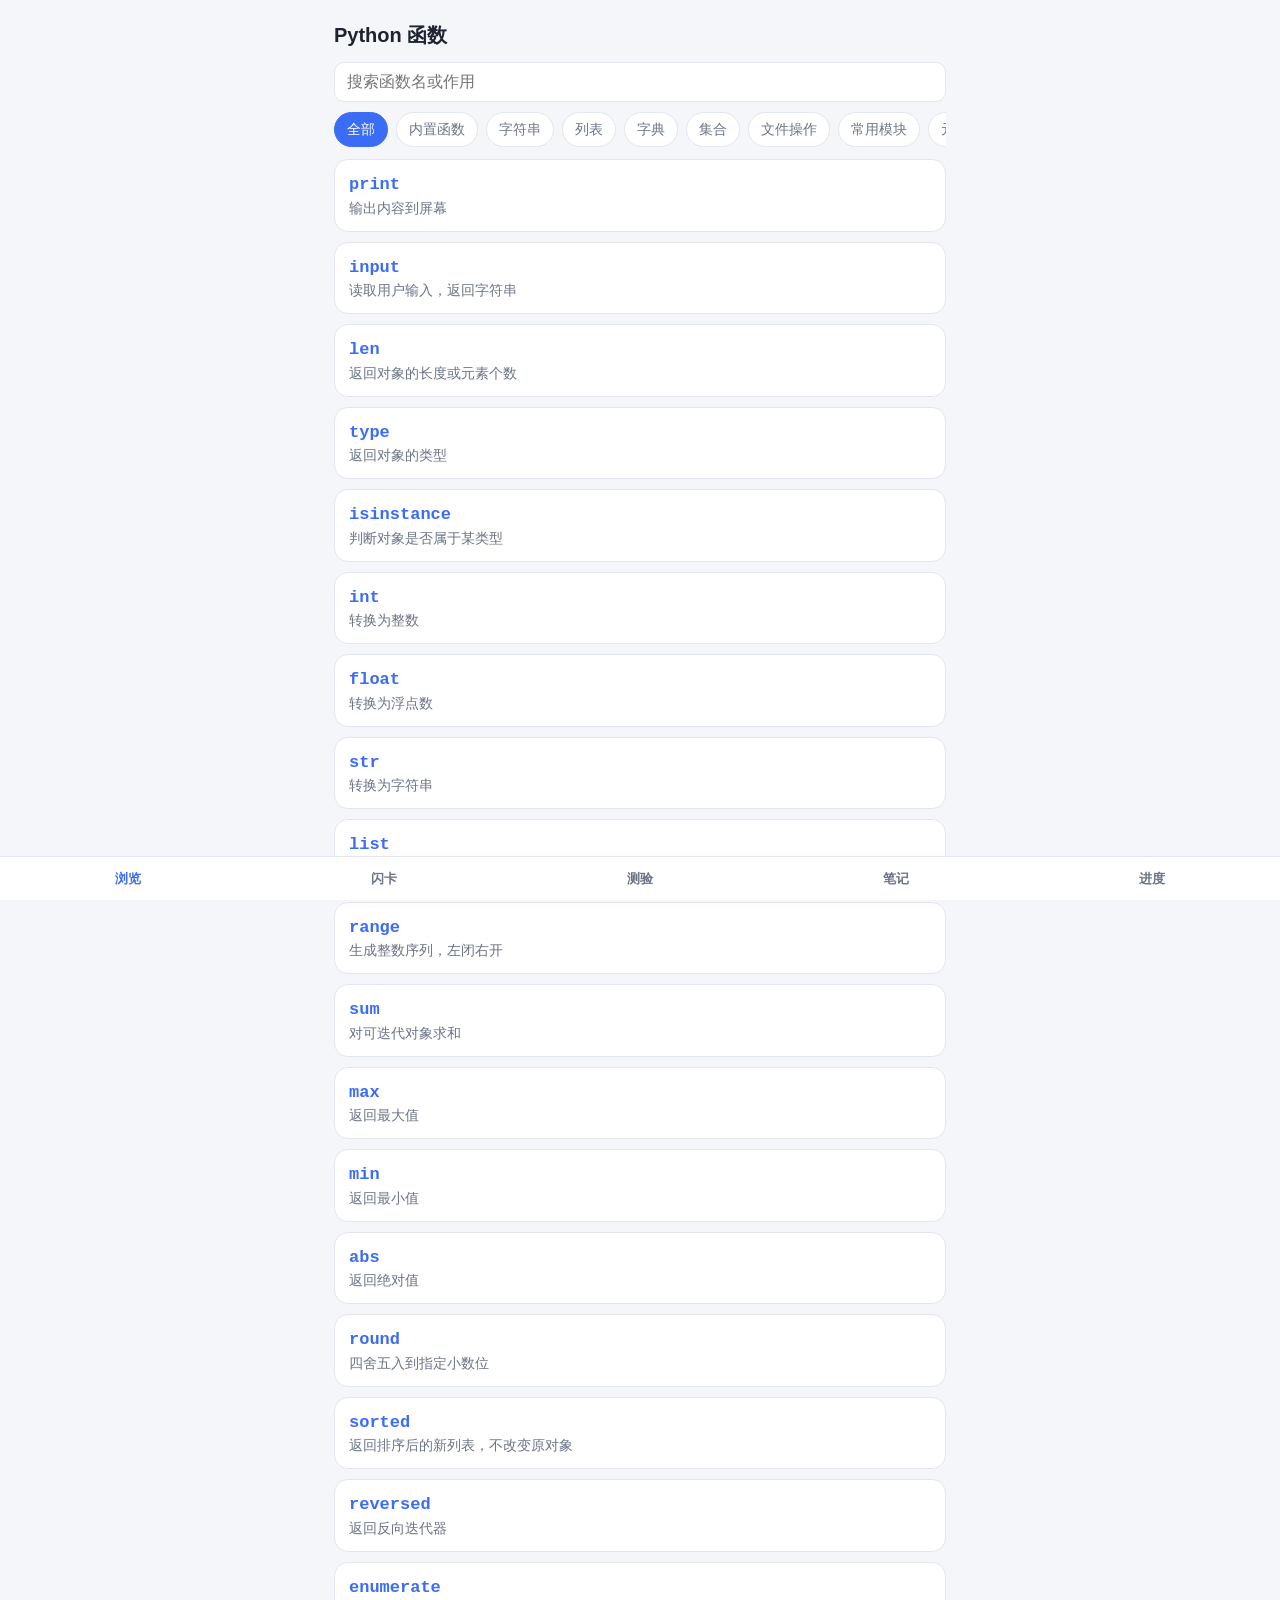
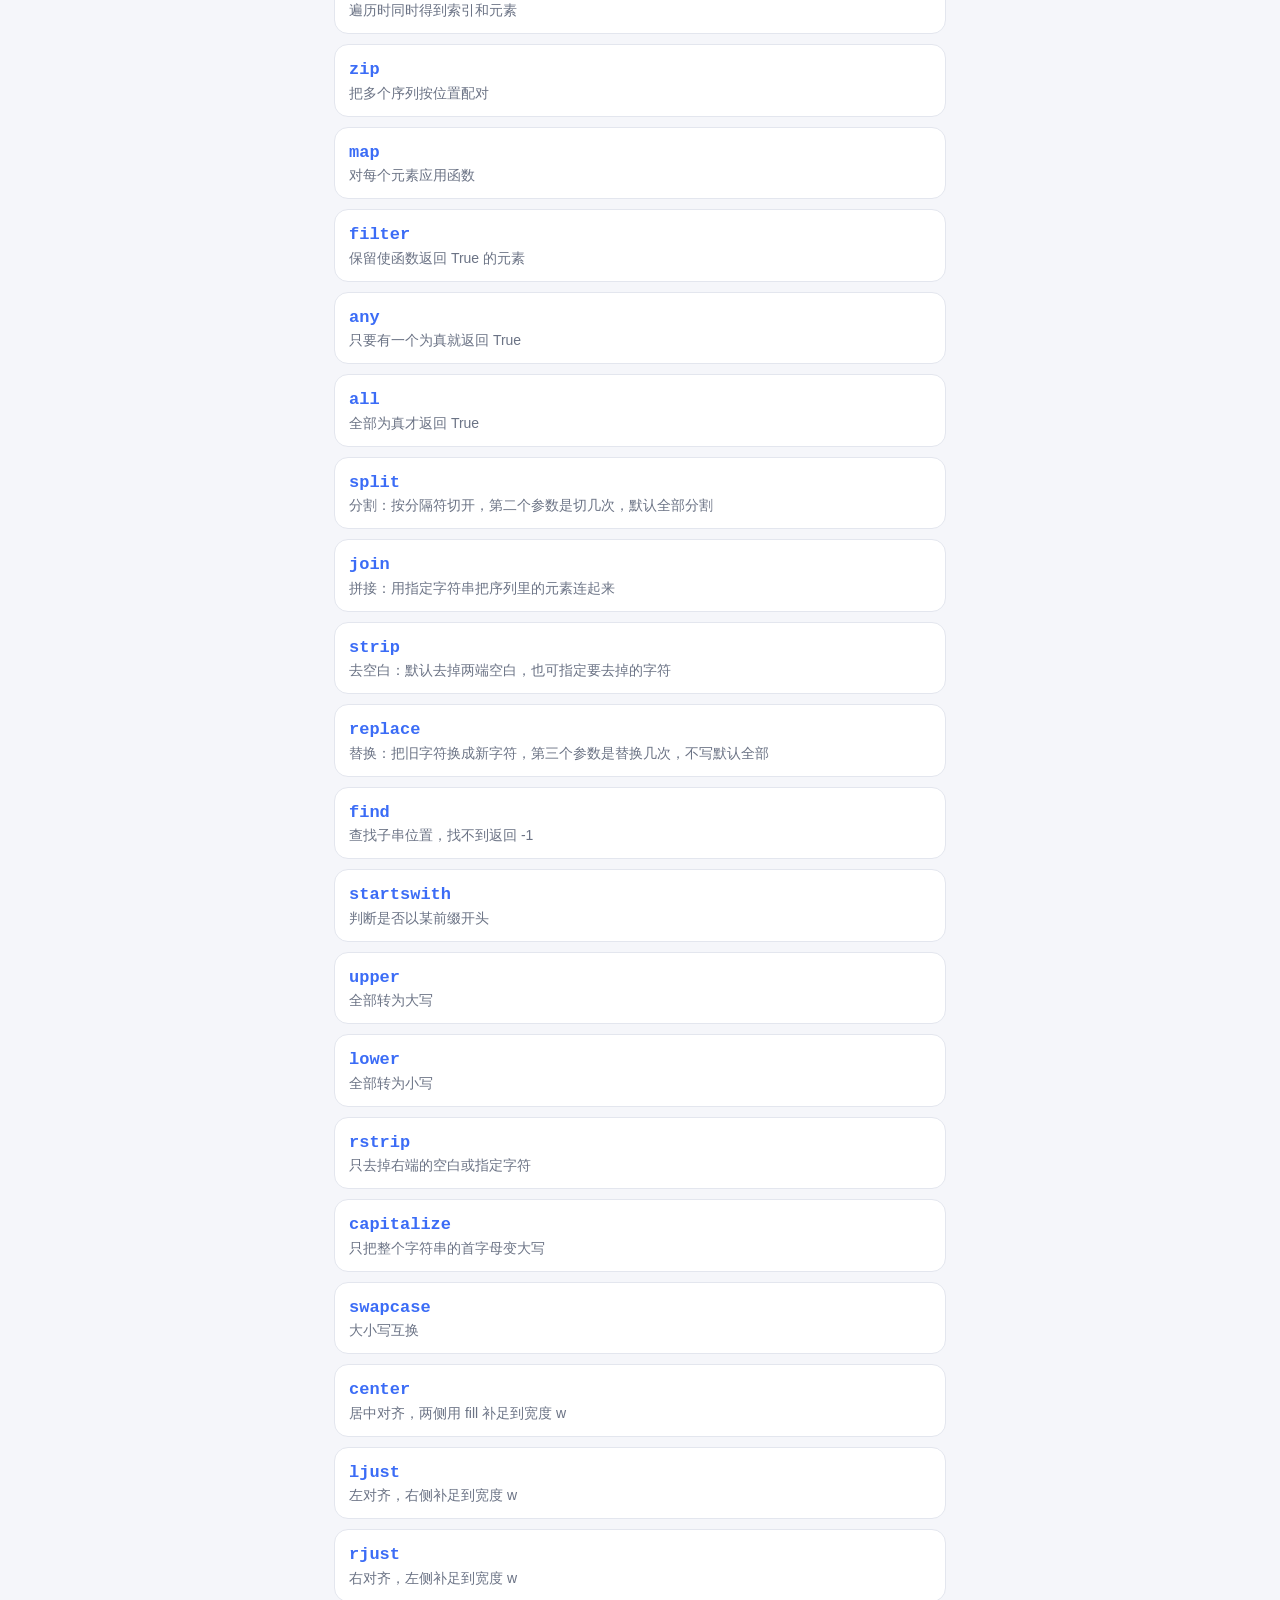
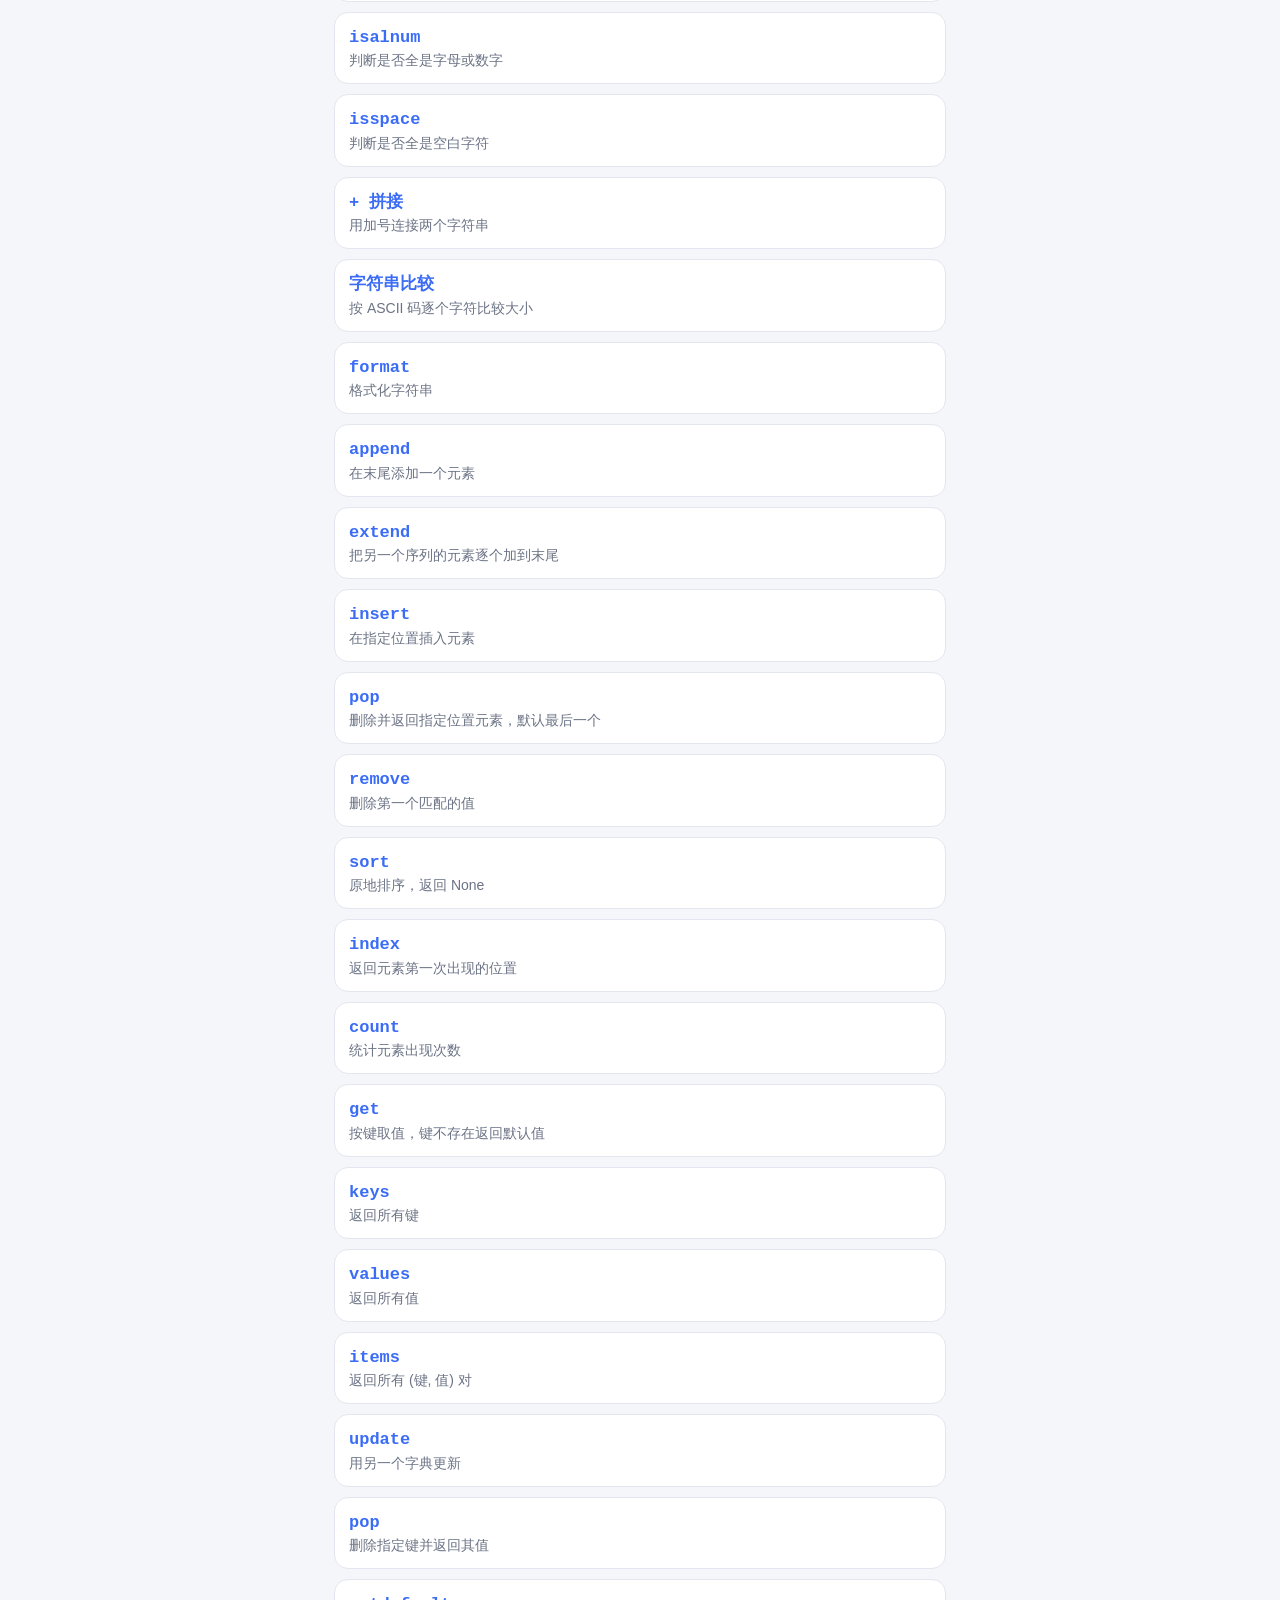
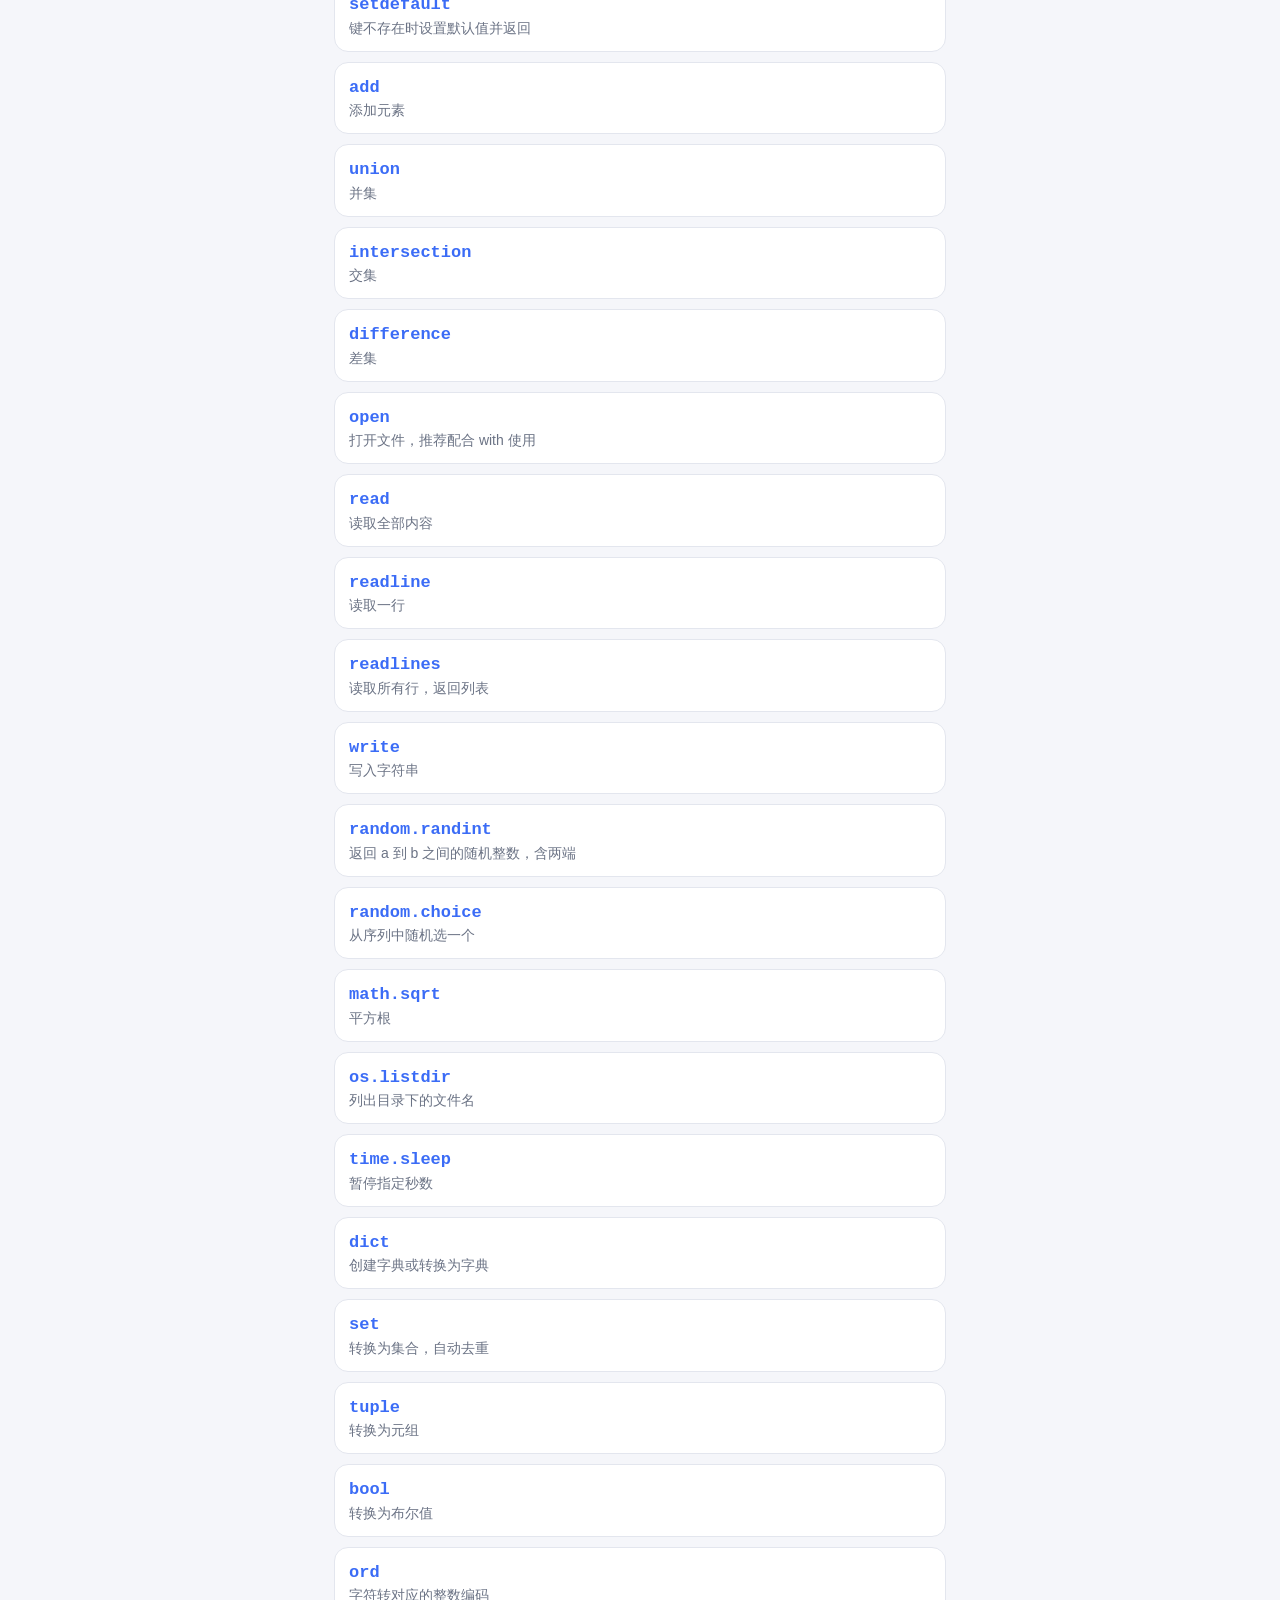
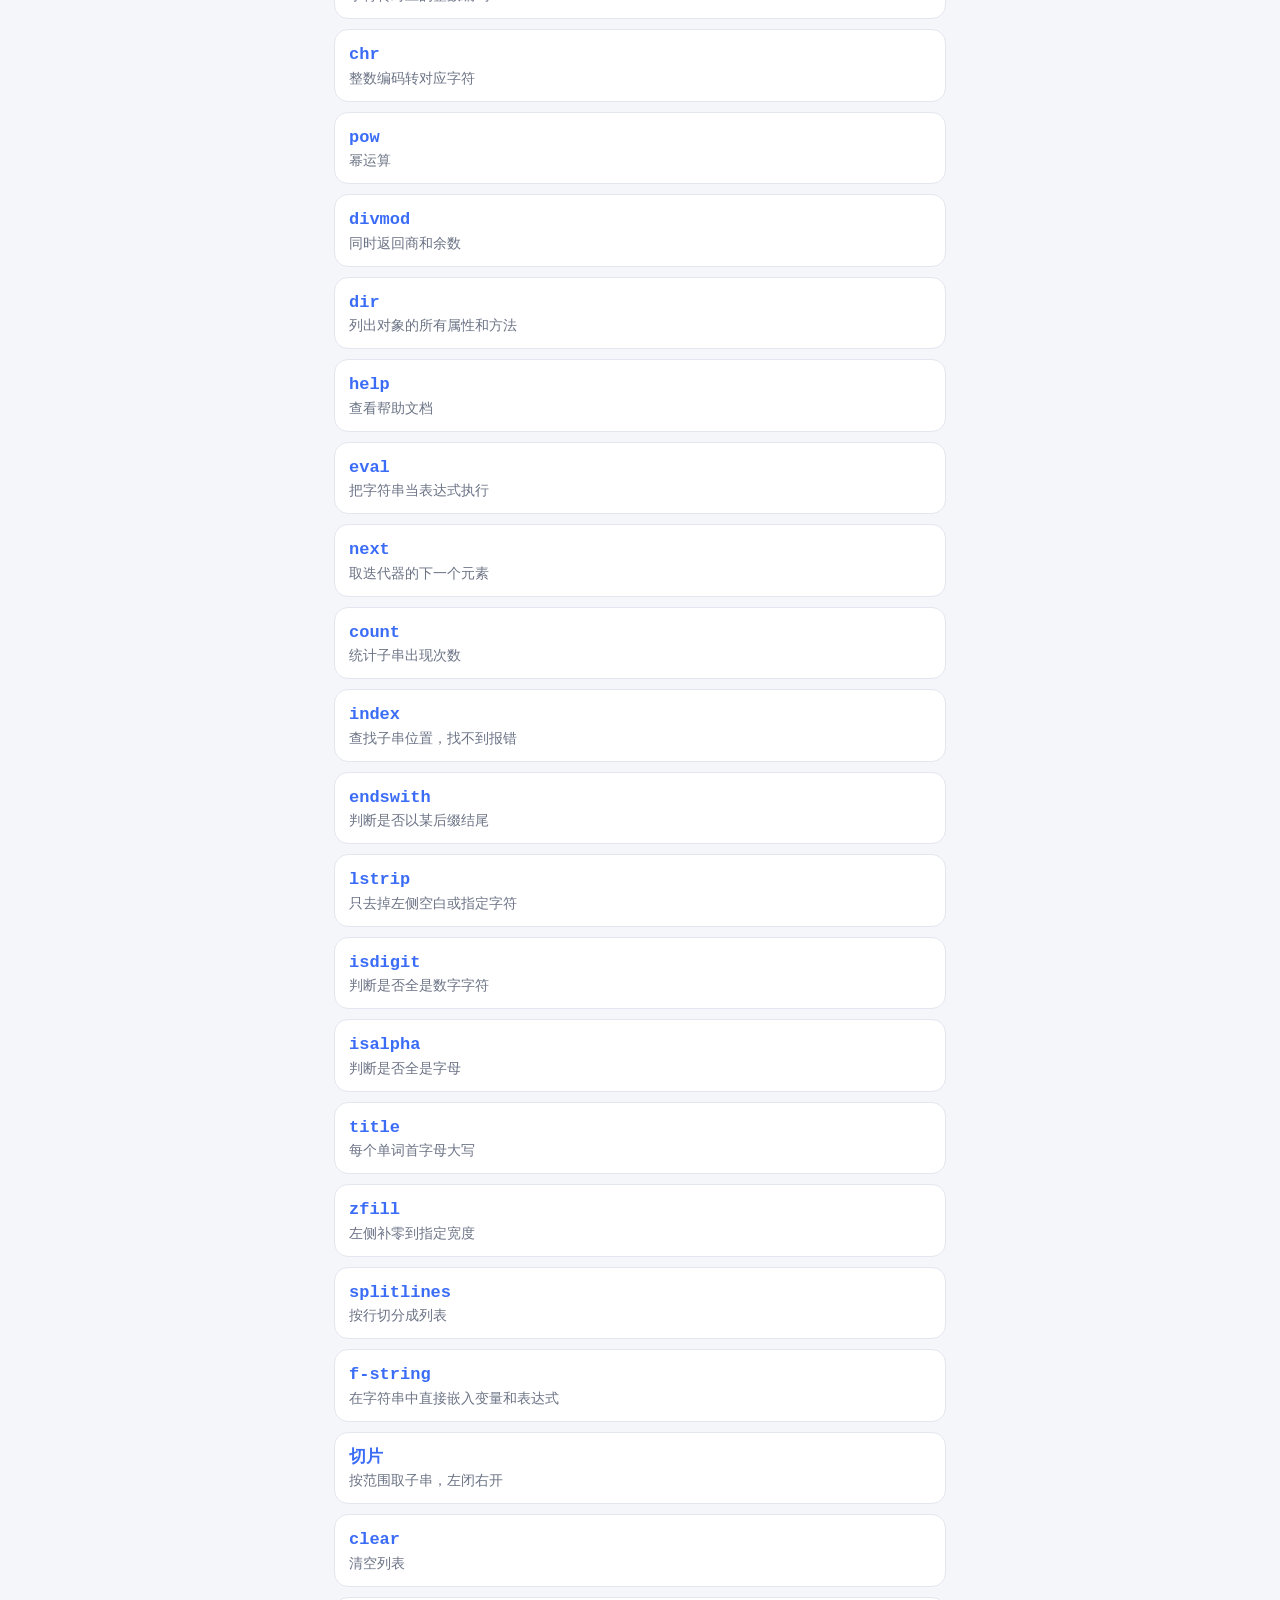
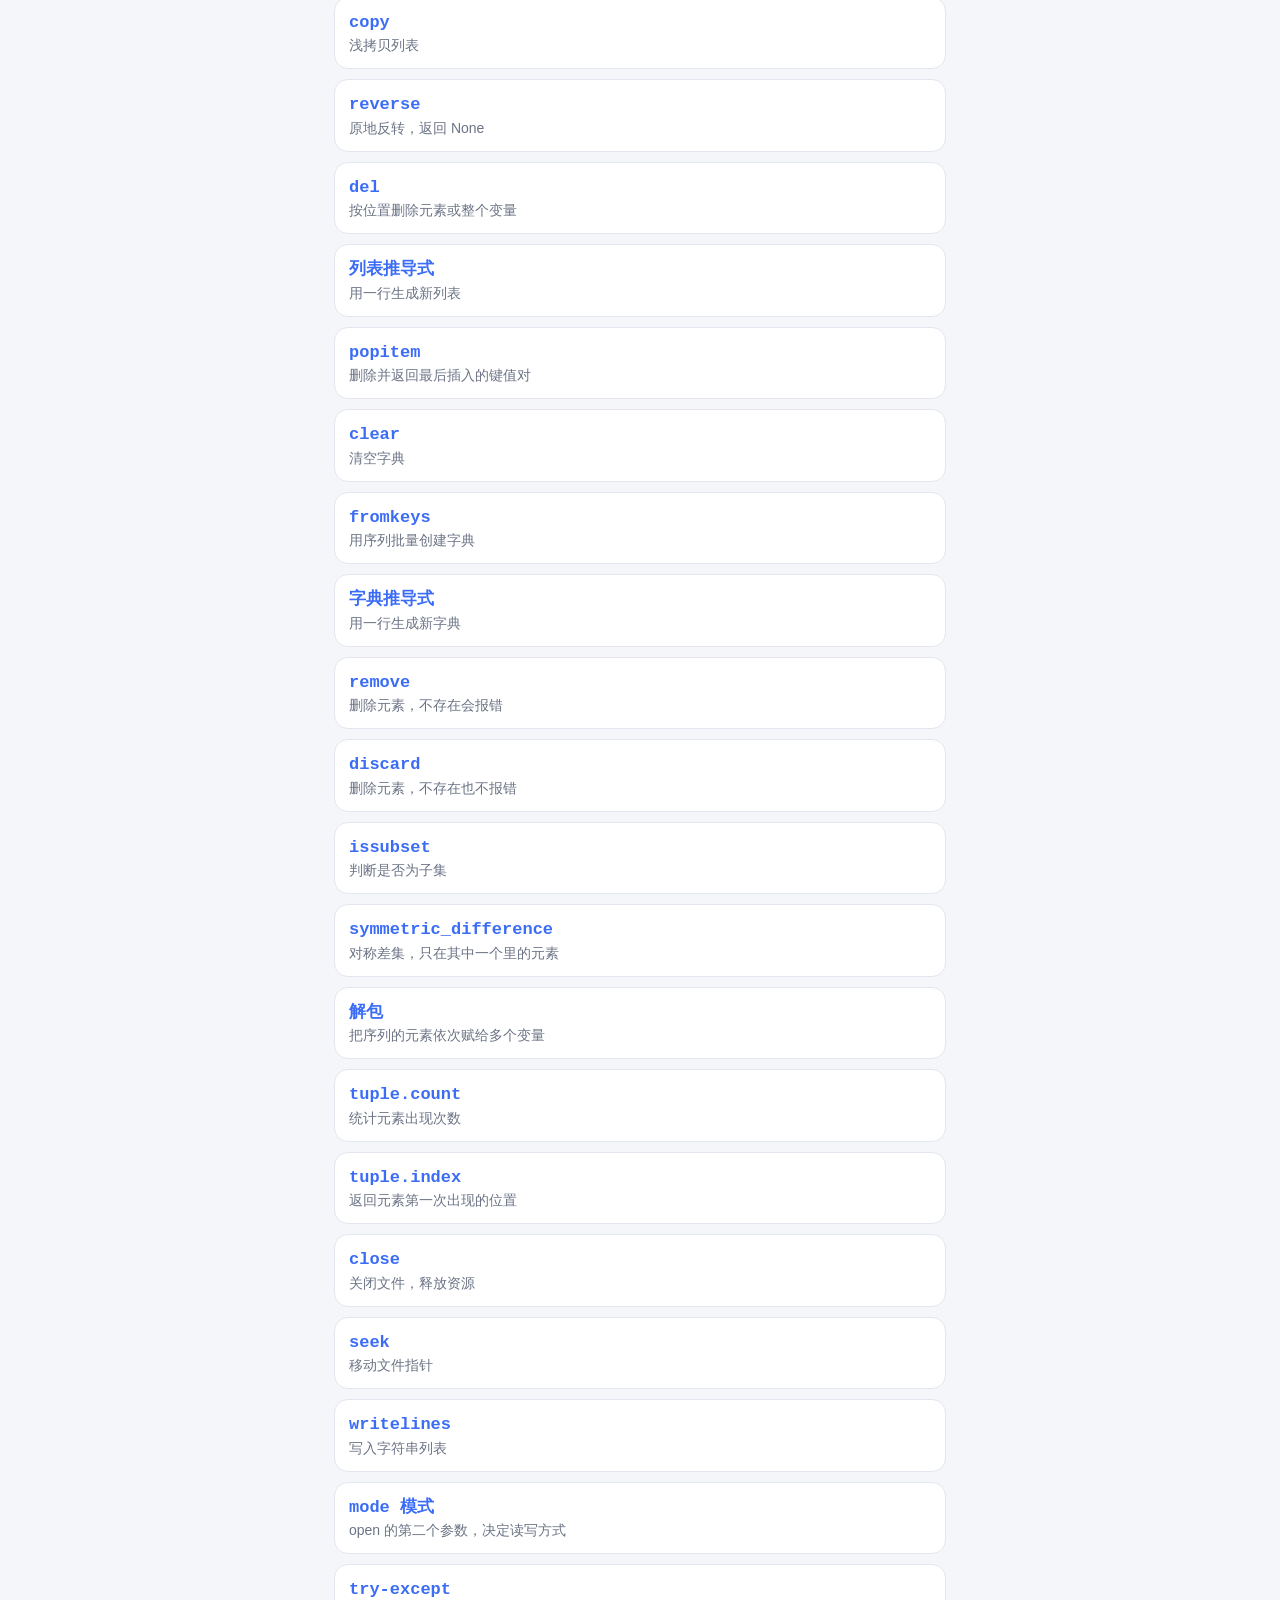
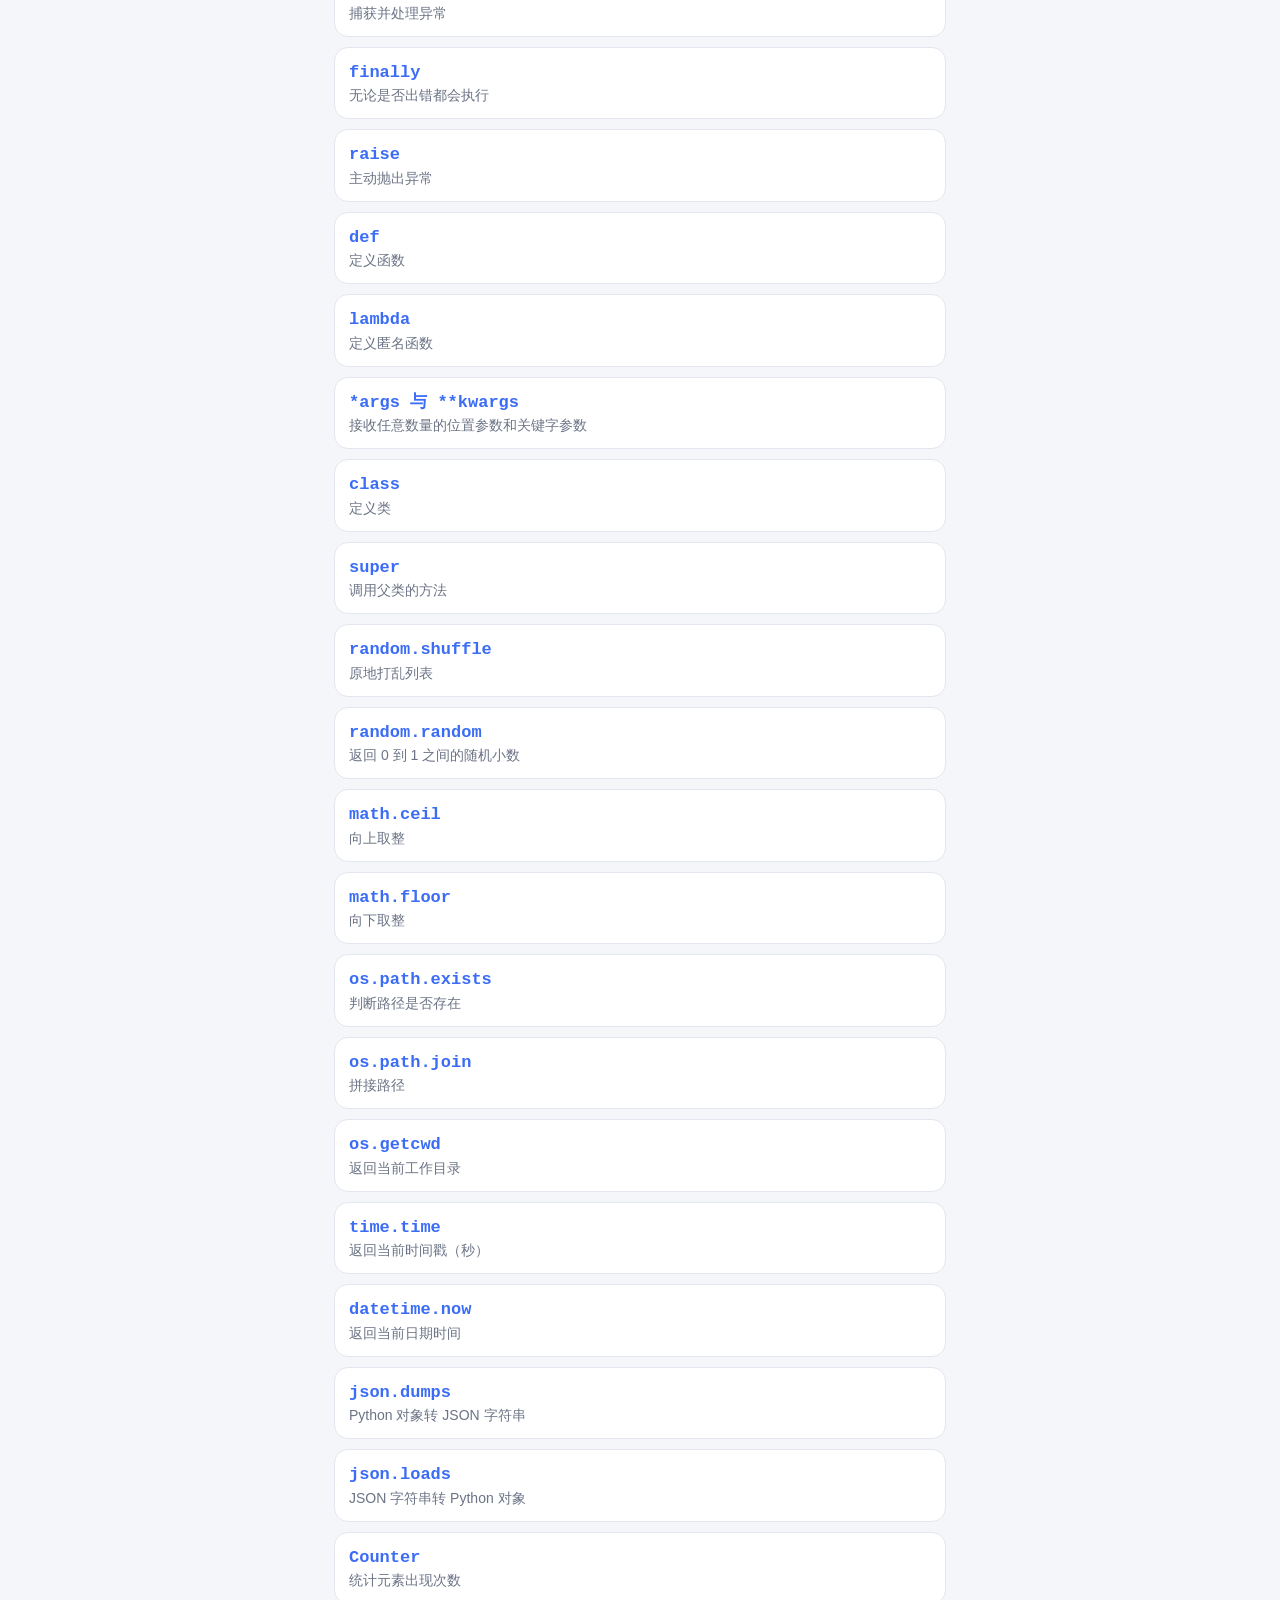
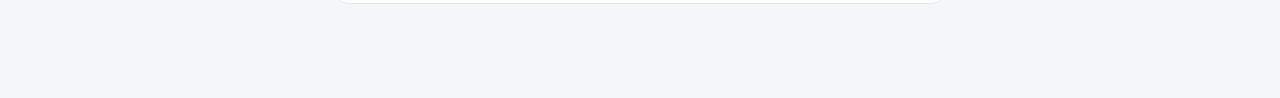
==== commit 2fcf0af6: "Revert "Add files via upload" This reverts commit e818e879893841f9ae88f4d817c8027a8df2046e." ====
--- a/index.html
+++ b/index.html
@@ -3,26 +3,254 @@
 <head>
 <meta charset="utf-8">
 <meta name="viewport" content="width=device-width, initial-scale=1, viewport-fit=cover">
-<title>每日 AI 数码简报</title>
-<link rel="stylesheet" href="style.css">
+<meta name="apple-mobile-web-app-capable" content="yes">
+<meta name="apple-mobile-web-app-title" content="Py背诵">
+<title>Python 函数背诵</title>
+<style>
+:root{--bg:#f5f6fa;--card:#fff;--tx:#1d2330;--sub:#6b7385;--ac:#3b6cf6;--acbg:#e8eefe;--ok:#1f9d55;--bad:#d9453d;--bd:#e3e6ee;--code:#f0f2f7;box-sizing:border-box;padding-top:env(safe-area-inset-top,0px);}
+@media(prefers-color-scheme:dark){:root:not([data-theme="light"]){--bg:#12141a;--card:#1c1f28;--tx:#e8eaf0;--sub:#9aa1b3;--ac:#7c9cff;--acbg:#262d45;--ok:#4cc27e;--bad:#ff6b63;--bd:#2c303c;--code:#12141a;color-scheme:dark}}
+*{box-sizing:border-box;-webkit-tap-highlight-color:transparent}
+html,body{margin:0;background:var(--bg);color:var(--tx);font:16px/1.5 -apple-system,"PingFang SC","Helvetica Neue",sans-serif}
+#app{max-width:640px;margin:0 auto;padding:14px 14px calc(84px + env(safe-area-inset-bottom,0px))}
+h1{font-size:20px;margin:6px 0 12px}
+.card{background:var(--card);border:1px solid var(--bd);border-radius:14px;padding:12px 14px;margin-bottom:10px}
+.name{font-family:ui-monospace,Menlo,monospace;font-weight:700;color:var(--ac);font-size:17px}
+.sub{color:var(--sub);font-size:14px}
+pre{background:var(--code);border-radius:8px;padding:8px 10px;margin:8px 0 0;overflow-x:auto;font:13px/1.5 ui-monospace,Menlo,monospace;white-space:pre-wrap;word-break:break-all}
+input[type=search],input[type=text],select{width:100%;padding:10px 12px;border-radius:10px;border:1px solid var(--bd);background:var(--card);color:var(--tx);font-size:16px;margin-bottom:10px}
+.chips{display:flex;gap:8px;overflow-x:auto;padding-bottom:8px;margin-bottom:4px}
+.chip{flex:none;padding:6px 12px;border-radius:99px;background:var(--card);border:1px solid var(--bd);color:var(--sub);font-size:14px}
+.chip.on{background:var(--ac);color:#fff;border-color:var(--ac)}
+button{font:inherit;border:0;border-radius:10px;padding:10px 14px;background:var(--acbg);color:var(--ac);font-weight:600}
+button.p{background:var(--ac);color:#fff}
+button.ok{background:var(--ok);color:#fff}
+button.bad{background:var(--bad);color:#fff}
+.row{display:flex;gap:10px;margin-top:10px}.row>*{flex:1}
+.mini{padding:5px 10px;font-size:13px;flex:none}
+.tag{font-size:12px;padding:1px 8px;border-radius:99px;background:var(--acbg);color:var(--ac);margin-left:6px}
+.flash{min-height:230px;display:flex;flex-direction:column;justify-content:center;align-items:center;text-align:center;padding:20px}
+.flash .name{font-size:28px}
+.opt{display:block;width:100%;text-align:left;margin-top:8px;background:var(--card);border:1px solid var(--bd);color:var(--tx);font-family:ui-monospace,Menlo,monospace}
+.opt.right{background:var(--ok);color:#fff;border-color:var(--ok)}.opt.wrong{background:var(--bad);color:#fff;border-color:var(--bad)}
+nav{position:fixed;left:0;right:0;bottom:0;display:flex;background:var(--card);border-top:1px solid var(--bd);padding-bottom:env(safe-area-inset-bottom,0px)}
+nav button{flex:1;border-radius:0;background:none;color:var(--sub);padding:12px 0;font-size:13px}
+nav button.on{color:var(--ac)}
+.big{font-size:32px;font-weight:700;color:var(--ac)}
+.bar{height:8px;background:var(--code);border-radius:9px;overflow:hidden;margin:4px 0 10px}.bar i{display:block;height:100%;background:var(--ok)}
+.mynote{width:100%;min-height:70px;margin-top:8px;padding:8px 10px;border-radius:10px;border:1px solid var(--bd);background:var(--code);color:var(--tx);font-size:15px;line-height:1.5;font-family:inherit;resize:vertical}
+</style>
 </head>
 <body>
-<div class="wrap">
-  <header>
-    <div><h1>每日 AI 数码简报</h1><p class="sub" id="updated">每天自动汇总中文科技媒体的 AI 与数码新闻</p></div>
-    <button class="btn" id="theme" type="button">切换深色</button>
-  </header>
-  <div class="tools">
-    <input class="search" id="q" type="search" placeholder="搜索标题或摘要（会搜索所有往期）" aria-label="搜索新闻">
-    <select class="btn" id="src" aria-label="按来源筛选"></select>
-    <div class="cats" id="cats"></div>
-  </div>
-  <div class="layout">
-    <nav class="rail" id="rail" aria-label="往期日期"></nav>
-    <main class="feed" id="feed"><p class="empty">加载中…</p></main>
-  </div>
-  <footer>新闻版权归原站所有，本站只展示标题和摘要，点击会跳转到原文。收藏和已读只保存在你当前浏览器里。</footer>
-</div>
-<script src="app.js"></script>
+<div id="app"></div>
+<nav id="nav"></nav>
+<script>
+var RAW=[
+"内置函数|print|输出内容到屏幕|print(*values, sep=' ', end='\\n')|print('a', 'b', sep='-')  # a-b",
+"内置函数|input|读取用户输入，返回字符串|input(prompt)|name = input('名字：')",
+"内置函数|len|返回对象的长度或元素个数|len(obj)|len([1, 2, 3])  # 3",
+"内置函数|type|返回对象的类型|type(obj)|type(3.5)  # float",
+"内置函数|isinstance|判断对象是否属于某类型|isinstance(obj, type)|isinstance(5, int)  # True",
+"内置函数|int|转换为整数|int(x, base=10)|int('42')  # 42",
+"内置函数|float|转换为浮点数|float(x)|float('3.14')  # 3.14",
+"内置函数|str|转换为字符串|str(obj)|str(100)  # '100'",
+"内置函数|list|转换为列表|list(iterable)|list('abc')  # ['a','b','c']",
+"内置函数|range|生成整数序列，左闭右开|range(start, stop, step)|list(range(0, 10, 3))  # [0,3,6,9]",
+"内置函数|sum|对可迭代对象求和|sum(iterable, start=0)|sum([1, 2, 3])  # 6",
+"内置函数|max|返回最大值|max(iterable, key=None)|max([3, 9, 2])  # 9",
+"内置函数|min|返回最小值|min(iterable, key=None)|min([3, 9, 2])  # 2",
+"内置函数|abs|返回绝对值|abs(x)|abs(-7)  # 7",
+"内置函数|round|四舍五入到指定小数位|round(x, ndigits=0)|round(3.14159, 2)  # 3.14",
+"内置函数|sorted|返回排序后的新列表，不改变原对象|sorted(iterable, key=None, reverse=False)|sorted([3,1,2], reverse=True)  # [3,2,1]",
+"内置函数|reversed|返回反向迭代器|reversed(seq)|list(reversed([1,2,3]))  # [3,2,1]",
+"内置函数|enumerate|遍历时同时得到索引和元素|enumerate(iterable, start=0)|for i, v in enumerate(['a','b']): ...  # 0 a, 1 b",
+"内置函数|zip|把多个序列按位置配对|zip(*iterables)|list(zip([1,2], ['a','b']))  # [(1,'a'),(2,'b')]",
+"内置函数|map|对每个元素应用函数|map(func, iterable)|list(map(int, ['1','2']))  # [1,2]",
+"内置函数|filter|保留使函数返回 True 的元素|filter(func, iterable)|list(filter(lambda x: x>1, [1,2,3]))  # [2,3]",
+"内置函数|any|只要有一个为真就返回 True|any(iterable)|any([0, 0, 1])  # True",
+"内置函数|all|全部为真才返回 True|all(iterable)|all([1, 1, 0])  # False",
+"字符串|split|分割：按分隔符切开，第二个参数是切几次，默认全部分割|str.split(sep, maxsplit)|'a,b,c'.split(',')  # ['a','b','c']|结果是列表，不是字符串，不能直接当字符串用",
+"字符串|join|拼接：用指定字符串把序列里的元素连起来|sep.join(iterable)|'-'.join(['a','b'])  # 'a-b'|元素必须都是字符串，是 split 的反操作",
+"字符串|strip|去空白：默认去掉两端空白，也可指定要去掉的字符|str.strip(chars)|'  hi  '.strip()  # 'hi'|lstrip 去左端，rstrip 去右端；只处理两端，中间的不动",
+"字符串|replace|替换：把旧字符换成新字符，第三个参数是替换几次，不写默认全部|str.replace(old, new, count)|'aab'.replace('a','x')  # 'xxb'|不会修改原字符串，而是返回新字符串，要用变量接收",
+"字符串|find|查找子串位置，找不到返回 -1|str.find(sub, start, end)|'hello'.find('l')  # 2",
+"字符串|startswith|判断是否以某前缀开头|str.startswith(prefix)|'hello'.startswith('he')  # True",
+"字符串|upper|全部转为大写|str.upper()|'abc'.upper()  # 'ABC'|比较时不分大小写，可以先都转成 upper 或 lower",
+"字符串|lower|全部转为小写|str.lower()|'ABC'.lower()  # 'abc'|",
+"字符串|rstrip|只去掉右端的空白或指定字符|str.rstrip(chars)|'hi  '.rstrip()  # 'hi'|lstrip 去左端，strip 去两端",
+"字符串|capitalize|只把整个字符串的首字母变大写|str.capitalize()|'hello world'.capitalize()  # 'Hello world'|和 title 的区别：title 是每个单词首字母都大写",
+"字符串|swapcase|大小写互换|str.swapcase()|'aBc'.swapcase()  # 'AbC'|",
+"字符串|center|居中对齐，两侧用 fill 补足到宽度 w|str.center(w, fill)|'hi'.center(6, '*')  # '**hi**'|fill 不写默认用空格",
+"字符串|ljust|左对齐，右侧补足到宽度 w|str.ljust(w, fill)|'hi'.ljust(5, '-')  # 'hi---'|",
+"字符串|rjust|右对齐，左侧补足到宽度 w|str.rjust(w, fill)|'hi'.rjust(5, '-')  # '---hi'|",
+"字符串|isalnum|判断是否全是字母或数字|str.isalnum()|'abc123'.isalnum()  # True|有空格或符号就是 False",
+"字符串|isspace|判断是否全是空白字符|str.isspace()|'   '.isspace()  # True|空字符串返回 False",
+"字符串|+ 拼接|用加号连接两个字符串|a + b|'ab' + 'cd'  # 'abcd'|只能连接字符串，数字要先用 str() 转换",
+"字符串|字符串比较|按 ASCII 码逐个字符比较大小|a < b  或  a == b|'a' < 'b'  # True|数字 < 大写字母 < 小写字母，可用 ord() 查看编码",
+"字符串|format|格式化字符串|str.format(*args, **kwargs)|'{}今年{}岁'.format('小明', 18)",
+"列表|append|在末尾添加一个元素|list.append(x)|a=[1]; a.append(2)  # [1,2]",
+"列表|extend|把另一个序列的元素逐个加到末尾|list.extend(iterable)|a=[1]; a.extend([2,3])  # [1,2,3]",
+"列表|insert|在指定位置插入元素|list.insert(index, x)|a=[1,3]; a.insert(1,2)  # [1,2,3]",
+"列表|pop|删除并返回指定位置元素，默认最后一个|list.pop(index=-1)|a=[1,2,3]; a.pop()  # 返回 3",
+"列表|remove|删除第一个匹配的值|list.remove(x)|a=[1,2,2]; a.remove(2)  # [1,2]",
+"列表|sort|原地排序，返回 None|list.sort(key=None, reverse=False)|a=[3,1,2]; a.sort()  # [1,2,3]",
+"列表|index|返回元素第一次出现的位置|list.index(x)|[5,6,7].index(6)  # 1",
+"列表|count|统计元素出现次数|list.count(x)|[1,2,2].count(2)  # 2",
+"字典|get|按键取值，键不存在返回默认值|dict.get(key, default=None)|{'a':1}.get('b', 0)  # 0",
+"字典|keys|返回所有键|dict.keys()|list({'a':1}.keys())  # ['a']",
+"字典|values|返回所有值|dict.values()|list({'a':1}.values())  # [1]",
+"字典|items|返回所有 (键, 值) 对|dict.items()|for k, v in d.items(): ...",
+"字典|update|用另一个字典更新|dict.update(other)|d={'a':1}; d.update({'b':2})",
+"字典|pop|删除指定键并返回其值|dict.pop(key, default)|{'a':1}.pop('a')  # 1",
+"字典|setdefault|键不存在时设置默认值并返回|dict.setdefault(key, default)|d.setdefault('n', []).append(1)",
+"集合|add|添加元素|set.add(x)|s={1}; s.add(2)  # {1,2}",
+"集合|union|并集|a.union(b)|{1,2}.union({2,3})  # {1,2,3}|也可以用竖线运算符连接两个集合",
+"集合|intersection|交集|a.intersection(b) 或 a & b|{1,2}.intersection({2,3})  # {2}",
+"集合|difference|差集|a.difference(b) 或 a - b|{1,2}.difference({2,3})  # {1}",
+"文件操作|open|打开文件，推荐配合 with 使用|open(file, mode='r', encoding=None)|with open('a.txt', encoding='utf-8') as f: ...",
+"文件操作|read|读取全部内容|f.read(size=-1)|text = f.read()",
+"文件操作|readline|读取一行|f.readline()|line = f.readline()",
+"文件操作|readlines|读取所有行，返回列表|f.readlines()|lines = f.readlines()",
+"文件操作|write|写入字符串|f.write(s)|f.write('hello\\n')",
+"常用模块|random.randint|返回 a 到 b 之间的随机整数，含两端|random.randint(a, b)|random.randint(1, 6)",
+"常用模块|random.choice|从序列中随机选一个|random.choice(seq)|random.choice(['a','b','c'])",
+"常用模块|math.sqrt|平方根|math.sqrt(x)|math.sqrt(16)  # 4.0",
+"常用模块|os.listdir|列出目录下的文件名|os.listdir(path='.')|os.listdir('.')",
+"常用模块|time.sleep|暂停指定秒数|time.sleep(seconds)|time.sleep(1.5)",
+"内置函数|dict|创建字典或转换为字典|dict(iterable) / dict(a=1)|dict(zip(['a','b'], [1,2]))  # {'a':1,'b':2}|zip 配合 dict 可以把两个列表合成字典",
+"内置函数|set|转换为集合，自动去重|set(iterable)|set([1,1,2])  # {1,2}|空集合必须写 set()，{} 表示空字典",
+"内置函数|tuple|转换为元组|tuple(iterable)|tuple([1,2])  # (1,2)|元组创建后不能修改",
+"内置函数|bool|转换为布尔值|bool(x)|bool([])  # False|0、空字符串、空列表、None 都是 False",
+"内置函数|ord|字符转对应的整数编码|ord(c)|ord('A')  # 65|和 chr 互为反函数",
+"内置函数|chr|整数编码转对应字符|chr(i)|chr(65)  # 'A'|和 ord 互为反函数",
+"内置函数|pow|幂运算|pow(x, y, mod=None)|pow(2, 10)  # 1024|等价于 2 ** 10",
+"内置函数|divmod|同时返回商和余数|divmod(a, b)|divmod(7, 2)  # (3, 1)|常用于时间换算",
+"内置函数|dir|列出对象的所有属性和方法|dir(obj)|dir(str)|忘记方法名时很好用",
+"内置函数|help|查看帮助文档|help(obj)|help(str.split)|退出帮助界面按 q",
+"内置函数|eval|把字符串当表达式执行|eval(expr)|eval('1+2')  # 3|不要对不可信输入使用，有安全风险",
+"内置函数|next|取迭代器的下一个元素|next(it, default)|next(iter([1,2]))  # 1|迭代器取完会报 StopIteration，传 default 可避免",
+"字符串|count|统计子串出现次数|str.count(sub)|'banana'.count('a')  # 3|",
+"字符串|index|查找子串位置，找不到报错|str.index(sub)|'abc'.index('c')  # 2|find 找不到返回 -1，index 抛 ValueError",
+"字符串|endswith|判断是否以某后缀结尾|str.endswith(suffix)|'a.py'.endswith('.py')  # True|可传元组同时判断多个后缀",
+"字符串|lstrip|只去掉左侧空白或指定字符|str.lstrip(chars=None)|'  hi'.lstrip()  # 'hi'|右侧对应 rstrip",
+"字符串|isdigit|判断是否全是数字字符|str.isdigit()|'123'.isdigit()  # True|'-1' 和 '1.5' 返回 False",
+"字符串|isalpha|判断是否全是字母|str.isalpha()|'abc'.isalpha()  # True|汉字也返回 True",
+"字符串|title|每个单词首字母大写|str.title()|'hello world'.title()  # 'Hello World'|",
+"字符串|zfill|左侧补零到指定宽度|str.zfill(width)|'7'.zfill(3)  # '007'|",
+"字符串|splitlines|按行切分成列表|str.splitlines()|'a\\nb'.splitlines()  # ['a','b']|比 split('\\n') 更稳妥",
+"字符串|f-string|在字符串中直接嵌入变量和表达式|f'文本{变量:格式}'|name='小明'; f'{name}得了{95.5:.1f}分'|3.6 以上版本最推荐的格式化方式",
+"字符串|切片|按范围取子串，左闭右开|seq[start:stop:step]|'abcde'[1:4]  # 'bcd'|[::-1] 可反转，列表和元组也适用",
+"列表|clear|清空列表|list.clear()|a=[1,2]; a.clear()  # []|",
+"列表|copy|浅拷贝列表|list.copy()|b = a.copy()|b = a 只是同一对象的别名，改 b 会影响 a",
+"列表|reverse|原地反转，返回 None|list.reverse()|a=[1,2,3]; a.reverse()  # [3,2,1]|reversed() 则返回新的迭代器",
+"列表|del|按位置删除元素或整个变量|del a[i]|a=[1,2,3]; del a[0]  # [2,3]|是语句，不是函数，不加括号",
+"列表|列表推导式|用一行生成新列表|[表达式 for x in 序列 if 条件]|[x*x for x in range(5) if x%2==0]  # [0,4,16]|比 for + append 更简洁",
+"字典|popitem|删除并返回最后插入的键值对|dict.popitem()|{'a':1,'b':2}.popitem()  # ('b', 2)|3.7 起按插入顺序，字典为空会报错",
+"字典|clear|清空字典|dict.clear()|d.clear()  # {}|",
+"字典|fromkeys|用序列批量创建字典|dict.fromkeys(keys, value=None)|dict.fromkeys(['a','b'], 0)  # {'a':0,'b':0}|值如果是列表，所有键会共用同一个列表",
+"字典|字典推导式|用一行生成新字典|{k: v for k, v in 序列}|{x: x*x for x in range(3)}  # {0:0,1:1,2:4}|",
+"集合|remove|删除元素，不存在会报错|set.remove(x)|s={1,2}; s.remove(1)  # {2}|不想报错用 discard",
+"集合|discard|删除元素，不存在也不报错|set.discard(x)|s={1,2}; s.discard(9)  # 无变化|",
+"集合|issubset|判断是否为子集|a.issubset(b)|{1}.issubset({1,2})  # True|",
+"集合|symmetric_difference|对称差集，只在其中一个里的元素|a.symmetric_difference(b)|{1,2}.symmetric_difference({2,3})  # {1,3}|运算符形式是 ^",
+"元组|解包|把序列的元素依次赋给多个变量|a, b = (1, 2)|a, b = b, a  # 交换两个变量|变量个数要和元素个数一致，*rest 可接收多余的",
+"元组|tuple.count|统计元素出现次数|tuple.count(x)|(1,2,2).count(2)  # 2|元组只有 count 和 index 两个方法",
+"元组|tuple.index|返回元素第一次出现的位置|tuple.index(x)|(5,6,7).index(6)  # 1|",
+"文件操作|close|关闭文件，释放资源|f.close()|f = open('a.txt'); f.close()|用 with 语句会自动关闭，更安全",
+"文件操作|seek|移动文件指针|f.seek(offset, whence=0)|f.seek(0)  # 回到开头|读完一遍想重新读，需要先 seek(0)",
+"文件操作|writelines|写入字符串列表|f.writelines(lines)|f.writelines(['a\\n','b\\n'])|不会自动加换行符，需自己带上",
+"文件操作|mode 模式|open 的第二个参数，决定读写方式|r 读 / w 写 / a 追加 / b 二进制|open('a.txt', 'a', encoding='utf-8')|w 会清空原内容，要保留内容用 a",
+"异常处理|try-except|捕获并处理异常|try:\n    ...\nexcept 异常类型 as e:\n    ...|try:\n    int('a')\nexcept ValueError as e:\n    print(e)|尽量写具体的异常类型，少用裸 except",
+"异常处理|finally|无论是否出错都会执行|try: ... finally: ...|try:\n    f = open('a.txt')\nfinally:\n    print('结束')|常用于释放资源",
+"异常处理|raise|主动抛出异常|raise 异常类型('信息')|raise ValueError('年龄不能为负')|",
+"函数与类|def|定义函数|def 函数名(参数):\n    return 返回值|def add(a, b=0):\n    return a + b|没有 return 时默认返回 None",
+"函数与类|lambda|定义匿名函数|lambda 参数: 表达式|(lambda x: x*2)(3)  # 6|常配合 sorted、map、filter 的 key 使用",
+"函数与类|*args 与 **kwargs|接收任意数量的位置参数和关键字参数|def f(*args, **kwargs)|f(1, 2, a=3)  # args=(1,2) kwargs={'a':3}|args 是元组，kwargs 是字典",
+"函数与类|class|定义类|class 类名:\n    def __init__(self, ...):|class Dog:\n    def __init__(self, name):\n        self.name = name|类名习惯用大驼峰，方法第一个参数是 self",
+"函数与类|super|调用父类的方法|super().方法名(...)|super().__init__(name)|子类重写 __init__ 时别忘了调用父类的",
+"常用模块|random.shuffle|原地打乱列表|random.shuffle(lst)|random.shuffle(a)|返回 None，直接改动原列表",
+"常用模块|random.random|返回 0 到 1 之间的随机小数|random.random()|random.random()  # 如 0.37|",
+"常用模块|math.ceil|向上取整|math.ceil(x)|math.ceil(3.2)  # 4|向下取整是 math.floor",
+"常用模块|math.floor|向下取整|math.floor(x)|math.floor(3.8)  # 3|",
+"常用模块|os.path.exists|判断路径是否存在|os.path.exists(path)|os.path.exists('a.txt')  # True 或 False|",
+"常用模块|os.path.join|拼接路径|os.path.join(a, b, ...)|os.path.join('dir', 'a.txt')|比手写斜杠更能跨系统",
+"常用模块|os.getcwd|返回当前工作目录|os.getcwd()|os.getcwd()|",
+"常用模块|time.time|返回当前时间戳（秒）|time.time()|start = time.time()|相减可统计程序耗时",
+"常用模块|datetime.now|返回当前日期时间|datetime.datetime.now()|datetime.datetime.now().strftime('%Y-%m-%d')|strftime 用来把时间格式化为字符串",
+"常用模块|json.dumps|Python 对象转 JSON 字符串|json.dumps(obj, ensure_ascii=False)|json.dumps({'a': 1})  # '{\"a\": 1}'|含中文时要加 ensure_ascii=False",
+"常用模块|json.loads|JSON 字符串转 Python 对象|json.loads(s)|json.loads('{\"a\": 1}')  # {'a': 1}|读写文件用 json.load / json.dump",
+"常用模块|Counter|统计元素出现次数|collections.Counter(iterable)|Counter('aab')  # {'a':2,'b':1}|most_common(n) 可取出现最多的 n 个"
+];
+var D=RAW.map(function(r,i){var p=r.split("|");return{id:p[0]+p[1],cat:p[0],name:p[1],desc:p[2],syn:p[3],ex:p[4],note:p[5]||""}});
+var CATS=["全部"].concat(D.map(function(d){return d.cat}).filter(function(c,i,a){return a.indexOf(c)===i}));
+var DAYS=[0,1,2,4,7,15,30],DAY=86400000;
+function mine(d){var m=(S[d.id]||{}).mine;return m?'<div style="margin-top:8px;text-align:left;width:100%;white-space:pre-wrap">📝 '+esc(m)+'</div>':""}
+function note(d){return d.note?'<div class="sub" style="margin-top:8px">💡 '+esc(d.note)+'</div>':""}
+var S={};try{S=JSON.parse(localStorage.getItem("pyc")||"{}")}catch(e){}
+function save(){try{localStorage.setItem("pyc",JSON.stringify(S))}catch(e){}}
+var N=[],nedit=null;try{N=JSON.parse(localStorage.getItem("pyn")||"[]")}catch(e){}
+function saveN(){try{localStorage.setItem("pyn",JSON.stringify(N))}catch(e){}}
+function vNotes(){
+ var cur=N.filter(function(x){return x.id==nedit})[0];
+ if(cur)return'<h1>编辑笔记</h1><input type="text" id="nt" placeholder="标题，如：字符串常见报错"><textarea class="mynote" id="nc" style="min-height:300px" placeholder="想记什么都可以…"></textarea><div class="row"><button class="p" id="nback">完成</button><button class="bad" id="ndel">删除</button></div>';
+ var l=N.slice().sort(function(a,b){return b.ts-a.ts});
+ return'<h1>我的笔记</h1><button class="p" id="nnew" style="width:100%;margin-bottom:10px">＋ 新建笔记</button>'+(l.length?l.map(function(n){return'<div class="card" data-ne="'+n.id+'"><b>'+esc(n.t||"无标题")+'</b><div class="sub" style="white-space:nowrap;overflow:hidden;text-overflow:ellipsis">'+esc(n.c||"空白笔记")+'</div><div class="sub" style="font-size:12px">'+new Date(n.ts).toLocaleDateString("zh-CN")+'</div></div>'}).join(""):'<div class="card sub">还没有笔记。遇到的问题、报错、老师讲的重点，都可以记在这里。</div>');
+}
+function st(id){return S[id]||(S[id]={box:-1,due:0,fav:false,hard:false})}
+function esc(s){return String(s).replace(/&/g,"&amp;").replace(/</g,"&lt;").replace(/>/g,"&gt;")}
+function mark(id,known){var s=st(id);if(known){s.box=Math.min(s.box+1,6);s.hard=s.box<2&&s.hard;s.due=Date.now()+DAYS[s.box]*DAY}else{s.box=0;s.hard=true;s.due=Date.now()}save()}
+function isDue(id){var s=S[id];return !s||s.box<0||s.due<=Date.now()}
+var tab="browse",cat="全部",q="",open={},deck=[],di=0,flip=false,mode="due",qz=null;
+var TABS=[["browse","浏览"],["flash","闪卡"],["quiz","测验"],["notes","笔记"],["stat","进度"]];
+function nav(){document.getElementById("nav").innerHTML=TABS.map(function(t){return'<button class="'+(tab==t[0]?"on":"")+'" data-t="'+t[0]+'">'+t[1]+'</button>'}).join("")}
+document.getElementById("nav").onclick=function(e){var t=e.target.dataset.t;if(t){tab=t;if(t=="flash")buildDeck();if(t=="quiz")qz=null;nedit=null;render()}};
+function shuffle(a){a=a.slice();for(var i=a.length-1;i>0;i--){var j=Math.floor(Math.random()*(i+1));var t=a[i];a[i]=a[j];a[j]=t}return a}
+function buildDeck(){var l=D.filter(function(d){var s=S[d.id]||{};return mode=="all"||(mode=="due"&&isDue(d.id))||(mode=="hard"&&s.hard)||(mode=="fav"&&s.fav)});deck=shuffle(l);di=0;flip=false}
+function render(){nav();var a=document.getElementById("app");a.innerHTML=({browse:vBrowse,flash:vFlash,quiz:vQuiz,notes:vNotes,stat:vStat})[tab]();window.scrollTo(0,0);bind()}
+function vBrowse(){
+ var l=D.filter(function(d){return(cat=="全部"||d.cat==cat)&&(!q||(d.name+d.desc+((S[d.id]||{}).mine||"")).toLowerCase().indexOf(q.toLowerCase())>=0)});
+ return'<h1>Python 函数</h1><input type="search" id="q" placeholder="搜索函数名或作用" value="'+esc(q)+'"><div class="chips">'+CATS.map(function(c){return'<span class="chip '+(c==cat?"on":"")+'" data-c="'+c+'">'+c+'</span>'}).join("")+'</div><div id="list">'+
+ (l.length?l.map(function(d){var s=S[d.id]||{};return'<div class="card"><div data-o="'+d.id+'"><span class="name">'+esc(d.name)+'</span>'+(s.fav?" ⭐":"")+(s.mine?" 📝":"")+(s.hard?'<span class="tag">不熟</span>':"")+'<div class="sub">'+esc(d.desc)+'</div></div>'+(open[d.id]?'<pre>'+esc(d.syn)+'</pre><pre>'+esc(d.ex)+'</pre>'+note(d)+'<textarea class="mynote" data-n="'+d.id+'" placeholder="我的笔记：遇到的问题、易错点…">'+esc(s.mine||"")+'</textarea><div class="row"><button class="mini" data-f="'+d.id+'">'+(s.fav?"取消收藏":"⭐ 收藏")+'</button><button class="mini" data-h="'+d.id+'">'+(s.hard?"标记已熟":"标记不熟")+'</button></div>':"")+'</div>'}).join(""):'<p class="sub">没有找到匹配的函数</p>')+'</div>';
+}
+function vFlash(){
+ var sel='<select id="mode">'+[["due","今日待复习"],["hard","不熟的"],["fav","收藏的"],["all","全部"]].map(function(m){return'<option value="'+m[0]+'"'+(m[0]==mode?" selected":"")+'>'+m[1]+'</option>'}).join("")+'</select>';
+ if(!deck.length)return'<h1>闪卡</h1>'+sel+'<div class="card sub">这个范围里没有卡片了 🎉 换个范围试试。</div>';
+ if(di>=deck.length)return'<h1>闪卡</h1>'+sel+'<div class="card flash"><div class="big">完成 ✅</div><p class="sub">本轮 '+deck.length+' 张已全部过完</p><button class="p" id="again">再来一轮</button></div>';
+ var d=deck[di];
+ return'<h1>闪卡 '+(di+1)+'/'+deck.length+'</h1>'+sel+'<div class="card flash" id="fc">'+(flip?'<div class="name">'+esc(d.name)+'</div><div style="margin:8px 0">'+esc(d.desc)+'</div><pre style="text-align:left;width:100%">'+esc(d.syn)+'</pre><pre style="text-align:left;width:100%">'+esc(d.ex)+'</pre>'+note(d)+mine(d):'<div class="sub">这个函数的作用是？</div><div class="name" style="margin-top:8px">'+esc(d.name)+'</div><div class="sub" style="margin-top:16px">点击翻面（先回忆再看）</div>')+'</div>'+(flip?'<div class="row"><button class="bad" id="no">不熟</button><button class="ok" id="yes">记住了</button></div>':'');
+}
+function newQuiz(){var pool=shuffle(D).slice(0,10);qz={i:0,score:0,ans:null,qs:pool.map(function(d){var o=shuffle(D.filter(function(x){return x.id!=d.id})).slice(0,3).concat([d]);return{d:d,o:shuffle(o)}})}}
+function vQuiz(){
+ if(!qz)return'<h1>测验</h1><div class="card"><p>共 10 题：看到函数的作用，选出正确的函数名。答错的会自动标记为“不熟”。</p><button class="p" id="start">开始测验</button></div>';
+ if(qz.i>=qz.qs.length)return'<h1>测验结束</h1><div class="card flash"><div class="big">'+qz.score+' / '+qz.qs.length+'</div><p class="sub">答错的函数已加入“不熟”</p><button class="p" id="start">再测一次</button></div>';
+ var q=qz.qs[qz.i];
+ return'<h1>测验 '+(qz.i+1)+'/'+qz.qs.length+'</h1><div class="card"><div>'+esc(q.d.desc)+'</div><pre>'+esc(q.d.syn.replace(q.d.name,"???"))+'</pre>'+q.o.map(function(o){var c="";if(qz.ans){if(o.id==q.d.id)c="right";else if(o.id==qz.ans)c="wrong"}return'<button class="opt '+c+'" data-a="'+o.id+'">'+esc(o.name)+'</button>'}).join("")+'</div>'+(qz.ans?'<button class="p" style="width:100%" id="nx">下一题</button>':"");
+}
+function vStat(){
+ var n=D.length,learned=0,hard=0,fav=0,due=0,mastered=0;D.forEach(function(d){var s=S[d.id]||{};if(s.box>=0)learned++;if(s.box>=4)mastered++;if(s.hard)hard++;if(s.fav)fav++;if(isDue(d.id)&&s.box>=0)due++});
+ var cs=CATS.slice(1).map(function(c){var l=D.filter(function(d){return d.cat==c}),k=l.filter(function(d){return(S[d.id]||{}).box>=2}).length;return'<div>'+c+' <span class="sub">'+k+'/'+l.length+'</span></div><div class="bar"><i style="width:'+k/l.length*100+'%"></i></div>'}).join("");
+ return'<h1>学习进度</h1><div class="card"><div class="row" style="text-align:center"><div><div class="big">'+learned+'</div><div class="sub">已学 / '+n+'</div></div><div><div class="big">'+due+'</div><div class="sub">今日待复习</div></div><div><div class="big">'+hard+'</div><div class="sub">不熟</div></div></div></div><div class="card"><b>各分类掌握度</b><div class="sub" style="margin-bottom:8px">答对两次以上算掌握</div>'+cs+'</div><div class="card sub">复习间隔：1、2、4、7、15、30 天。记住了就拉长间隔，不熟就从头来。每天打开“闪卡 → 今日待复习”即可。<div class="row"><button class="mini" id="reset">清空学习记录</button></div></div>';
+}
+function bind(){
+ var $=function(i){return document.getElementById(i)};
+ var qi=$("q");if(qi){var comp=false;var upd=function(){q=qi.value;var t=document.createElement("div");t.innerHTML=vBrowse();$("list").innerHTML=t.querySelector("#list").innerHTML;bindList()};qi.oninput=function(){if(!comp)upd()};qi.oncompositionstart=function(){comp=true};qi.oncompositionend=function(){comp=false;upd()}}
+ document.querySelectorAll("[data-c]").forEach(function(e){e.onclick=function(){cat=e.dataset.c;render()}});
+ function bindList(){document.querySelectorAll("[data-n]").forEach(function(e){e.oninput=function(){var s=st(e.dataset.n);s.mine=e.value;save()}});document.querySelectorAll("[data-o]").forEach(function(e){e.onclick=function(){open[e.dataset.o]=!open[e.dataset.o];var y=scrollY;render();scrollTo(0,y)}});
+ document.querySelectorAll("[data-f]").forEach(function(e){e.onclick=function(){var s=st(e.dataset.f);s.fav=!s.fav;save();var y=scrollY;render();scrollTo(0,y)}});
+ document.querySelectorAll("[data-h]").forEach(function(e){e.onclick=function(){var s=st(e.dataset.h);s.hard=!s.hard;save();var y=scrollY;render();scrollTo(0,y)}});}bindList();
+ var m=$("mode");if(m)m.onchange=function(){mode=m.value;buildDeck();render()};
+ if($("fc"))$("fc").onclick=function(){if(!flip){flip=true;render()}};
+ if($("yes"))$("yes").onclick=function(){mark(deck[di].id,true);di++;flip=false;render()};
+ if($("no"))$("no").onclick=function(){mark(deck[di].id,false);di++;flip=false;render()};
+ if($("again"))$("again").onclick=function(){buildDeck();render()};
+ if($("start"))$("start").onclick=function(){newQuiz();render()};
+ document.querySelectorAll("[data-a]").forEach(function(e){e.onclick=function(){if(qz.ans)return;var d=qz.qs[qz.i].d;qz.ans=e.dataset.a;if(qz.ans==d.id){qz.score++;mark(d.id,true)}else mark(d.id,false);render()}});
+ if($("nx"))$("nx").onclick=function(){qz.i++;qz.ans=null;render()};
+ if($("reset"))$("reset").onclick=function(){var b=$("reset");if(b.dataset.s){S={};save();render()}else{b.dataset.s="1";b.textContent="再点一次确认清空（笔记页不会删）";setTimeout(function(){b.dataset.s="";b.textContent="清空学习记录"},3000)}};
+ if($("nnew"))$("nnew").onclick=function(){var n={id:"n"+Date.now(),t:"",c:"",ts:Date.now()};N.unshift(n);saveN();nedit=n.id;render()};
+ document.querySelectorAll("[data-ne]").forEach(function(e){e.onclick=function(){nedit=e.dataset.ne;render()}});
+ if($("nt")){var cur=N.filter(function(x){return x.id==nedit})[0];$("nt").value=cur.t;$("nc").value=cur.c;var sv=function(){cur.t=$("nt").value;cur.c=$("nc").value;cur.ts=Date.now();saveN()};$("nt").oninput=sv;$("nc").oninput=sv;$("nback").onclick=function(){if(!cur.t&&!cur.c)N=N.filter(function(x){return x!=cur});nedit=null;saveN();render()};$("ndel").onclick=function(){var b=$("ndel");if(b.dataset.s){N=N.filter(function(x){return x!=cur});nedit=null;saveN();render()}else{b.dataset.s="1";b.textContent="再点一次确认删除";setTimeout(function(){b.dataset.s="";b.textContent="删除"},3000)}}}
+}
+render();
+</script>
 </body>
 </html>
